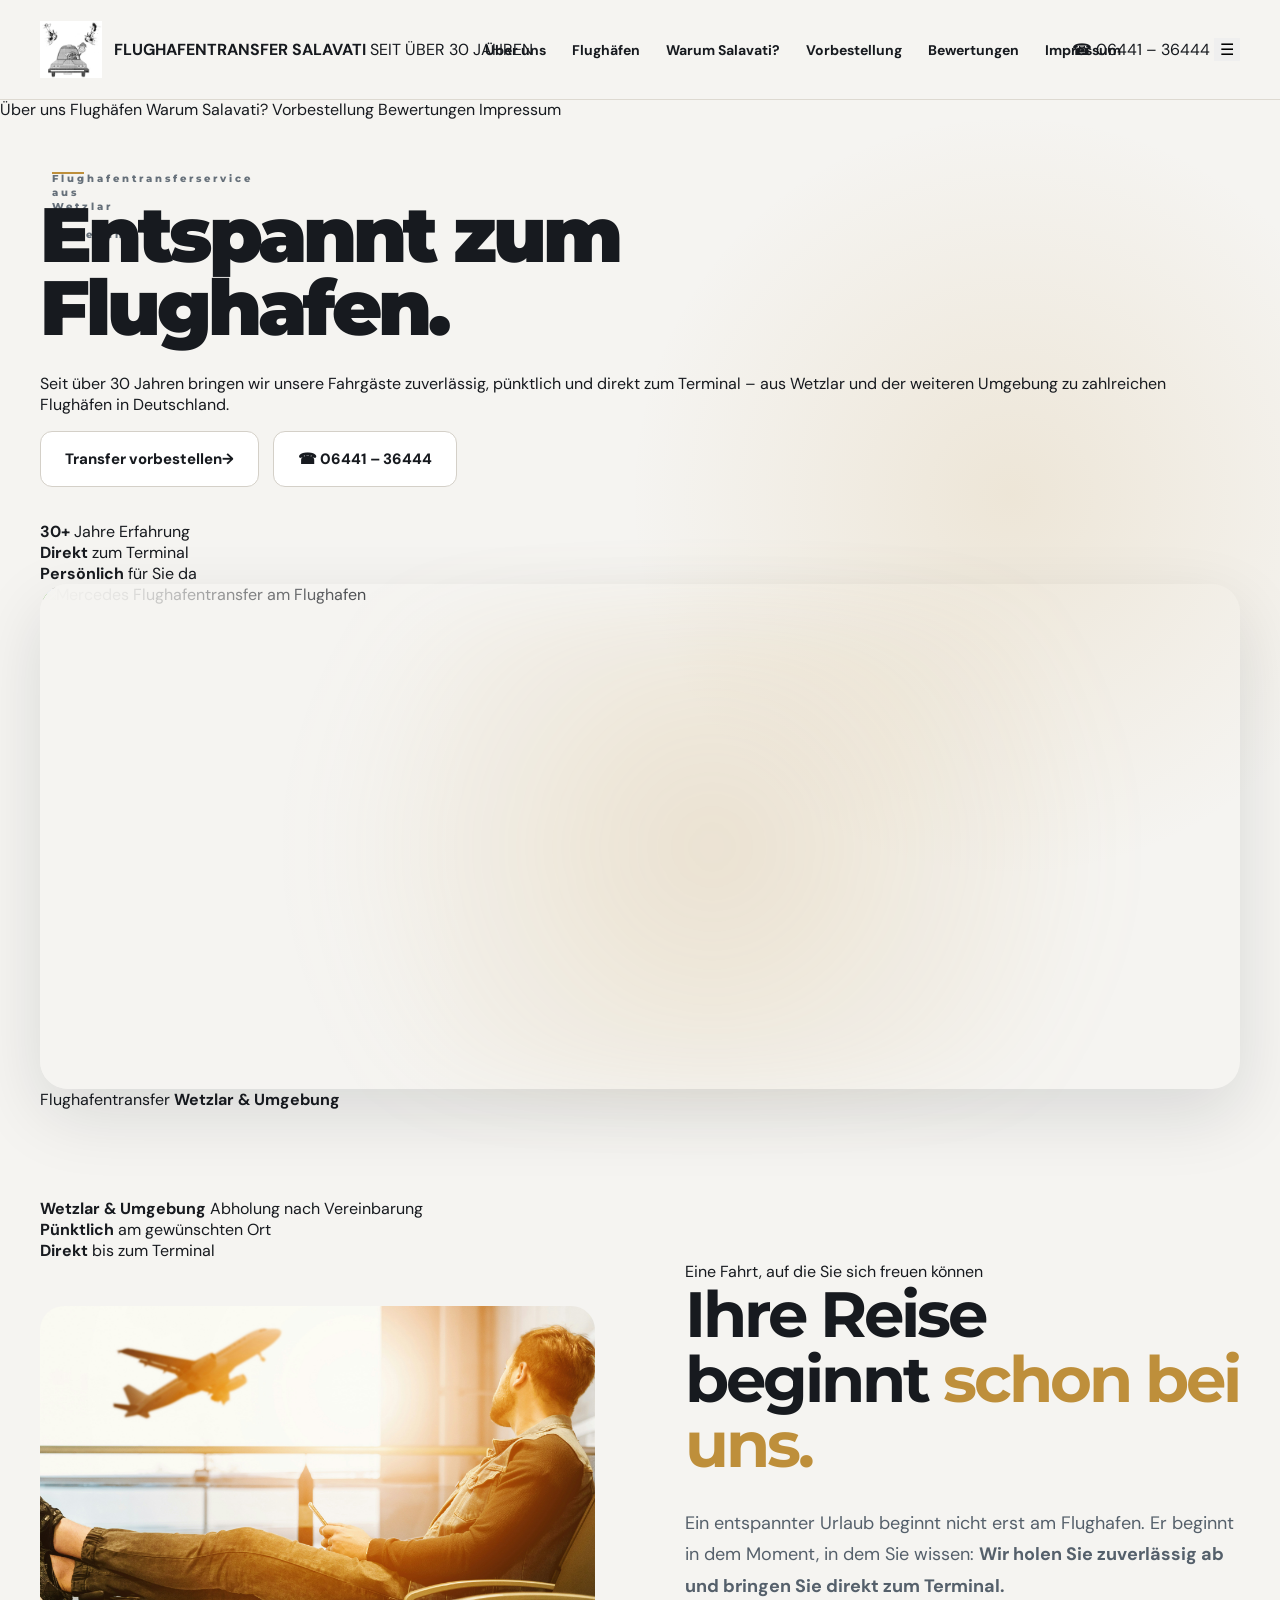
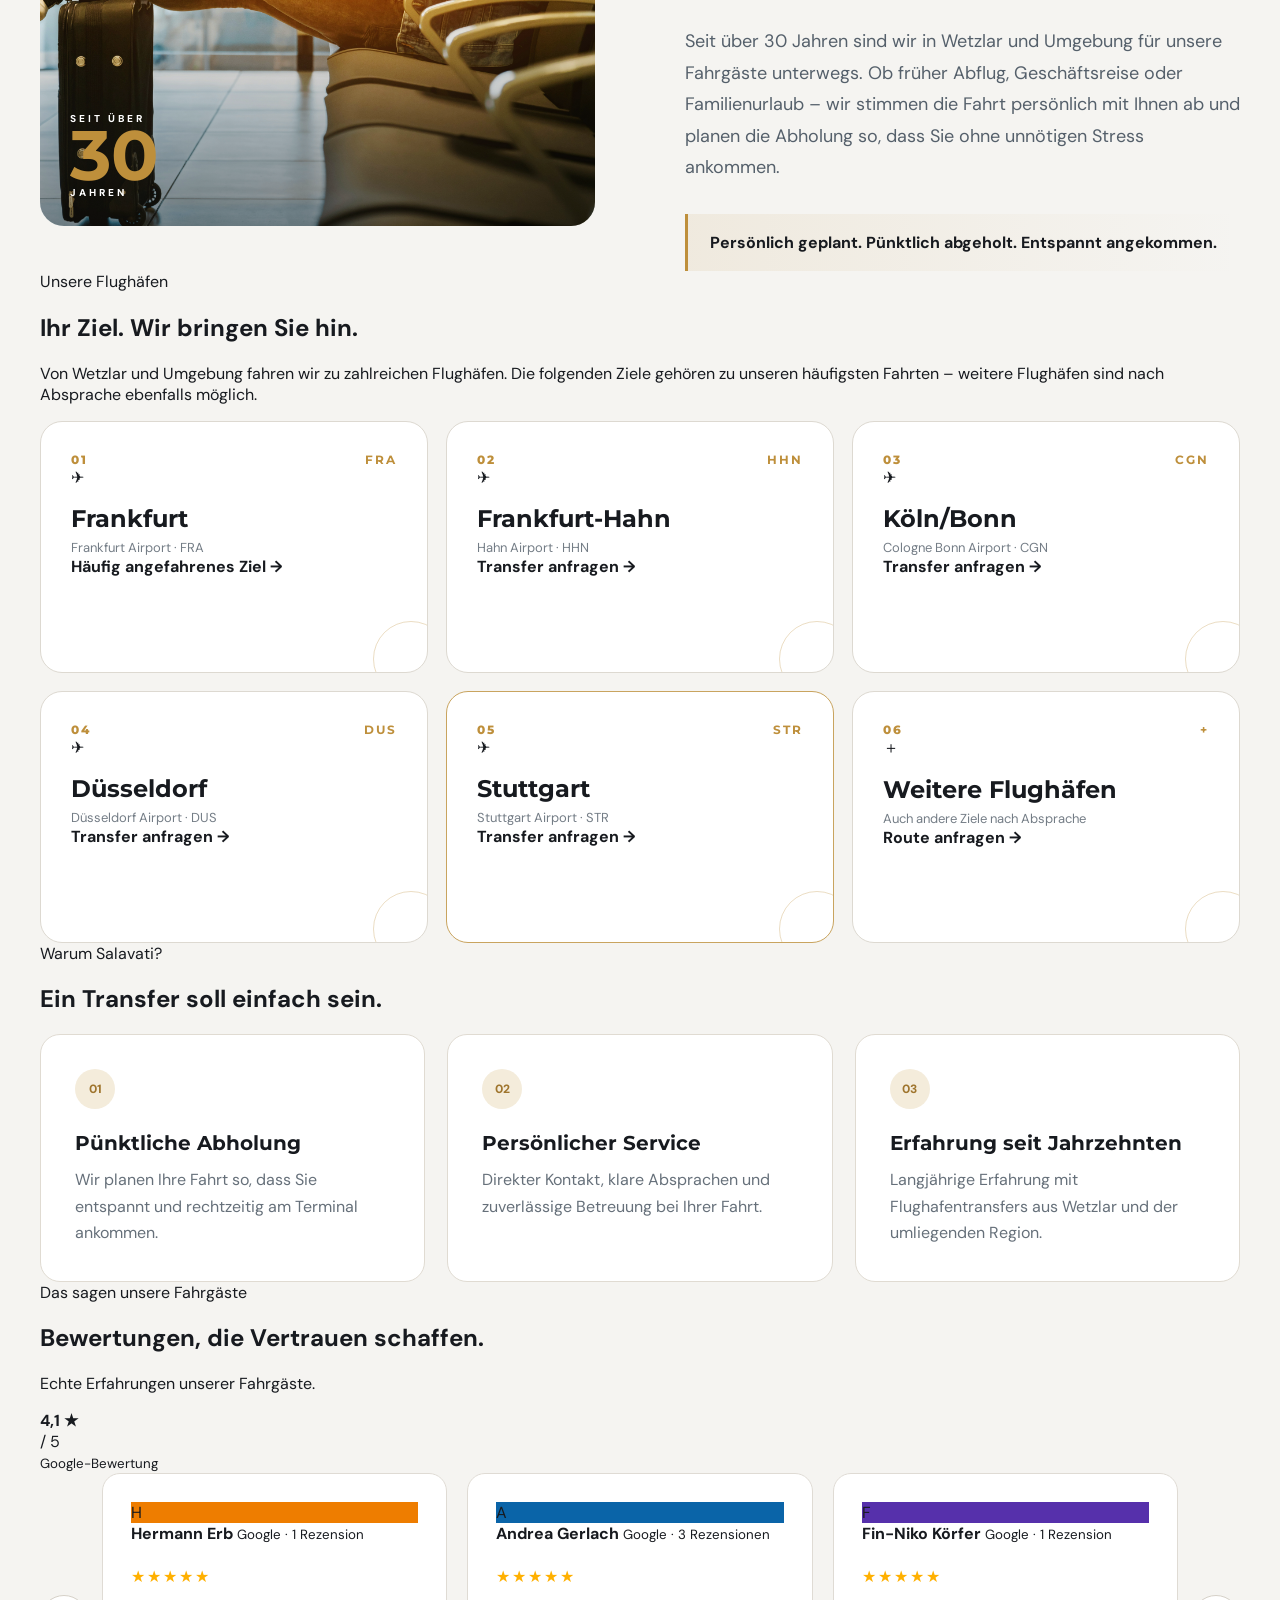
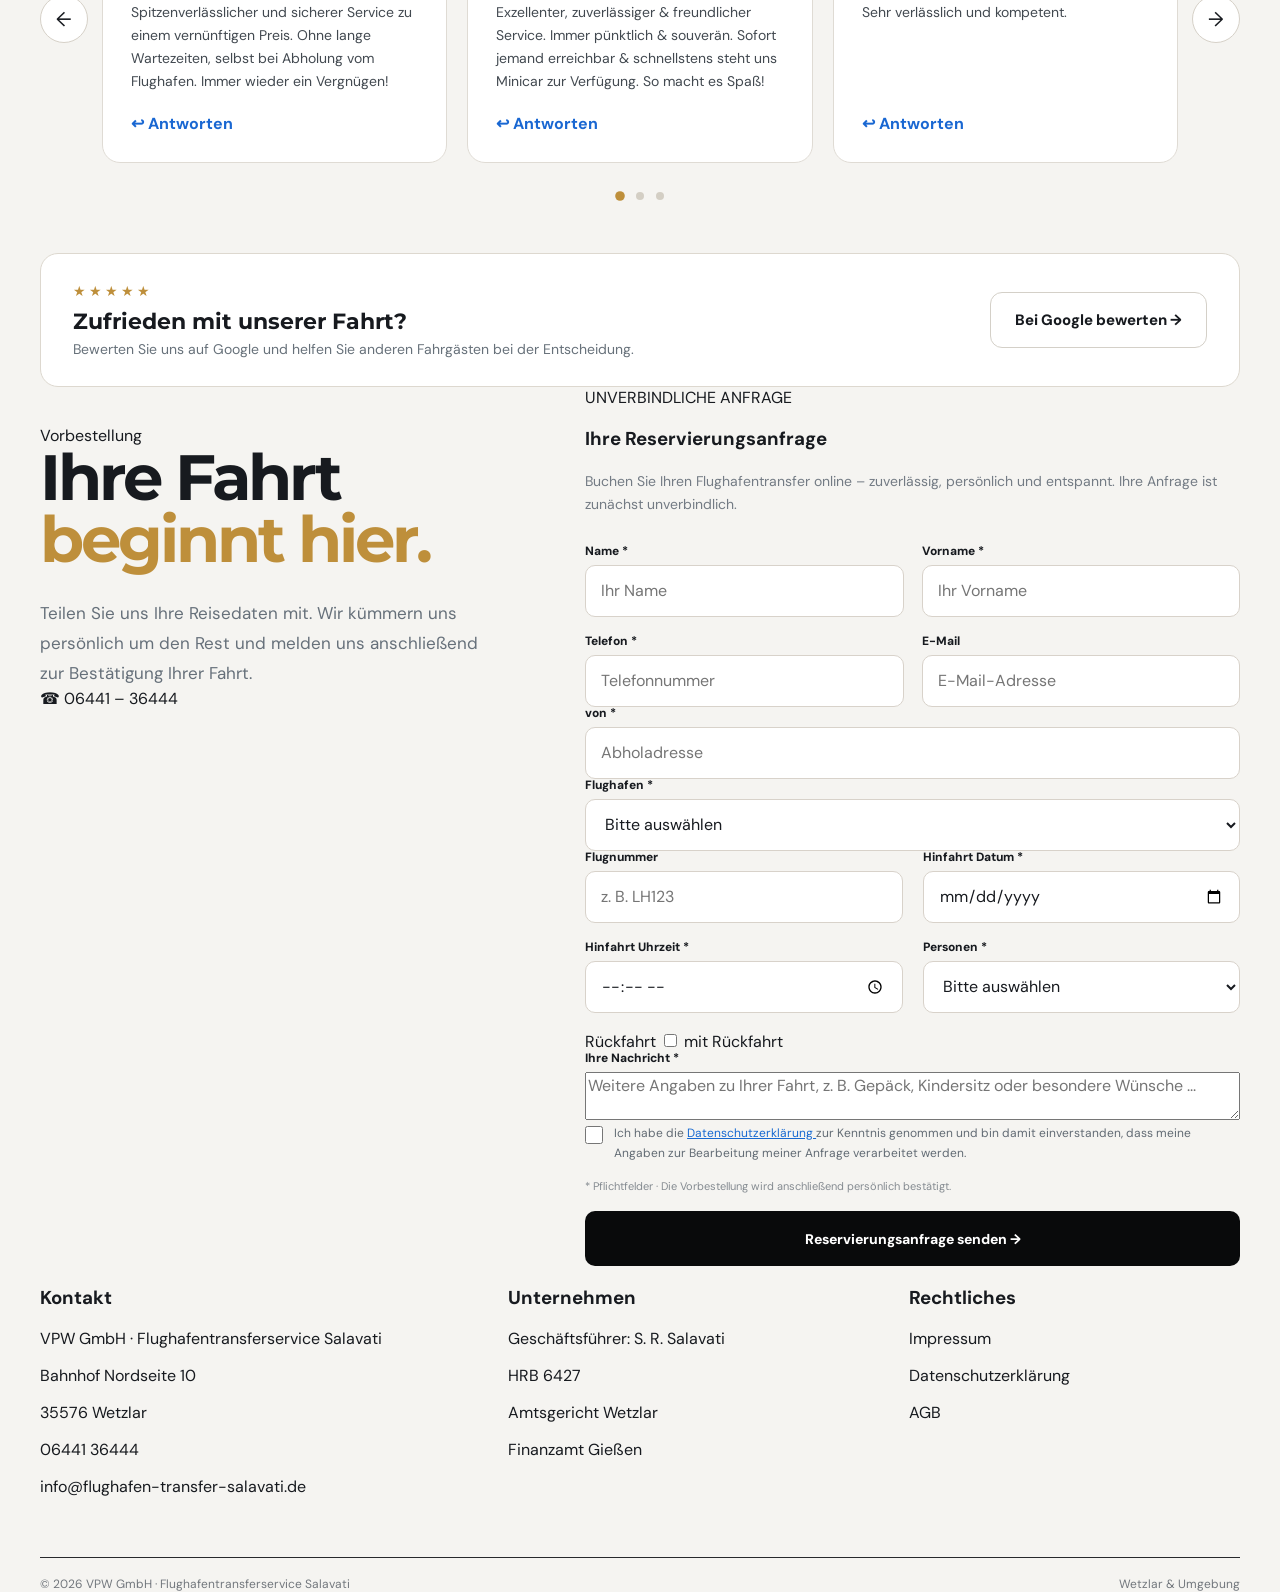
==== index.html @ a88ed0f9 "Update index.html" ====
<!doctype html>
<html lang="de">

<head>

    <meta charset="utf-8">

    <meta
        name="viewport"
        content="width=device-width, initial-scale=1"
    >

    <title>
        Flughafentransferservice Salavati – Wetzlar &amp; Umgebung
    </title>

    <meta
        name="description"
        content="Flughafentransferservice Salavati aus Wetzlar und Umgebung – zuverlässig, pünktlich und direkt zum Flughafen."
    >

    <link
        rel="preconnect"
        href="https://fonts.googleapis.com"
    >

    <link
        rel="preconnect"
        href="https://fonts.gstatic.com"
        crossorigin
    >

    <link
        href="https://fonts.googleapis.com/css2?family=DM+Sans:wght@400;500;600;700;800&family=Montserrat:wght@600;700;800;900&display=swap"
        rel="stylesheet"
    >

    <link
        rel="stylesheet"
        href="style.css"
    >

</head>


<body id="top">


<!-- ======================================================
     HEADER
====================================================== -->

<header class="site-header">

    <div class="container header-inner">


        <a
            href="#top"
            class="brand"
            aria-label="Flughafentransferservice Salavati"
        >

            <img
                class="brand-logo"
                src="Logo Flughafentransfer.png"
                alt="Flughafentransfer Salavati"
            >

            <div class="brand-copy">

                <strong>
                    FLUGHAFENTRANSFER
                </strong>

                <strong>
                    SALAVATI
                </strong>

                <span>
                    SEIT ÜBER 30 JAHREN
                </span>

            </div>

        </a>


        <nav
            class="main-nav"
            aria-label="Hauptnavigation"
        >

            <a href="#ueber">
                Über uns
            </a>

            <a href="#flughafen">
                Flughäfen
            </a>

            <a href="#warum">
                Warum Salavati?
            </a>

            <a href="#vorbestellung">
                Vorbestellung
            </a>

            <a href="#bewertungen">
                Bewertungen
            </a>

            <a href="impressum.html">
                Impressum
            </a>

        </nav>


        <div class="header-actions">

            <a
                class="phone-box"
                href="tel:+49644136444"
            >
                <span class="phone-icon">
                    ☎
                </span>

                <span>
                    06441 – 36444
                </span>
            </a>


            <button
                class="menu-toggle"
                type="button"
                aria-label="Menü öffnen"
                aria-expanded="false"
            >
                ☰
            </button>

        </div>

    </div>


    <nav
        class="mobile-nav"
        aria-label="Mobile Navigation"
    >

        <a href="#ueber">
            Über uns
        </a>

        <a href="#flughafen">
            Flughäfen
        </a>

        <a href="#warum">
            Warum Salavati?
        </a>

        <a href="#vorbestellung">
            Vorbestellung
        </a>

        <a href="#bewertungen">
            Bewertungen
        </a>

        <a href="impressum.html">
            Impressum
        </a>

    </nav>

</header>



<main>


<!-- ======================================================
     HERO
====================================================== -->

<section class="hero">

    <div class="container hero-grid">


        <div class="hero-copy">


            <div class="eyebrow">

                <i></i>

                <span>
                    Flughafentransferservice aus Wetzlar &amp; Umgebung
                </span>

            </div>


            <h1>

                Entspannt zum

                <span>
                    Flughafen.
                </span>

            </h1>


            <p class="hero-text">

                Seit über 30 Jahren bringen wir unsere Fahrgäste
                zuverlässig, pünktlich und direkt zum Terminal –
                aus Wetzlar und der weiteren Umgebung zu zahlreichen
                Flughäfen in Deutschland.

            </p>


            <div class="hero-actions">

                <a
                    class="btn primary"
                    href="#vorbestellung"
                >
                    Transfer vorbestellen
                    <span>→</span>
                </a>


                <a
                    class="btn secondary"
                    href="tel:+49644136444"
                >
                    ☎ 06441 – 36444
                </a>

            </div>


            <div class="hero-points">


                <div class="hero-point">

                    <strong>
                        30+
                    </strong>

                    <span>
                        Jahre Erfahrung
                    </span>

                </div>


                <div class="hero-point">

                    <strong>
                        Direkt
                    </strong>

                    <span>
                        zum Terminal
                    </span>

                </div>


                <div class="hero-point">

                    <strong>
                        Persönlich
                    </strong>

                    <span>
                        für Sie da
                    </span>

                </div>


            </div>


        </div>


        <div class="hero-visual">


            <div class="hero-image-glow"></div>


            <div class="hero-image-wrap">

                <img
                    src="Flughafentransfer Bild Mercedes E220d(1).png"
                    alt="Mercedes Flughafentransfer am Flughafen"
                    class="hero-image"
                >


                <div class="hero-image-fade"></div>


                <div class="hero-image-caption">

                    <span>
                        Flughafentransfer
                    </span>

                    <strong>
                        Wetzlar &amp; Umgebung
                    </strong>

                </div>

            </div>


        </div>


    </div>

</section>



<!-- ======================================================
     DARK PROMISE BAR
====================================================== -->

<section class="promise">

    <div class="container promise-grid">


        <div class="promise-item">

            <strong>
                Wetzlar &amp; Umgebung
            </strong>

            <span>
                Abholung nach Vereinbarung
            </span>

        </div>


        <div class="promise-item">

            <strong>
                Pünktlich
            </strong>

            <span>
                am gewünschten Ort
            </span>

        </div>


        <div class="promise-item">

            <strong>
                Direkt
            </strong>

            <span>
                bis zum Terminal
            </span>

        </div>


    </div>

</section>



<!-- ======================================================
     ÜBER UNS
====================================================== -->

<section
    id="ueber"
    class="section about-section"
>

    <div class="container about-grid">


        <div class="about-photo">

            <img
                src="Flughafentransfer Bild (Mann mit Koffer).jpg"
                alt="Reisender mit Koffer am Flughafen"
            >


            <div class="about-photo-overlay">

                <span>
                    SEIT ÜBER
                </span>

                <strong>
                    30
                </strong>

                <span>
                    JAHREN
                </span>

            </div>

        </div>


        <div class="about-copy">

            <div class="section-tag">
                Eine Fahrt, auf die Sie sich freuen können
            </div>


            <h2 class="section-title">

                Ihre Reise beginnt

                <span>
                    schon bei uns.
                </span>

            </h2>


            <p>

                Ein entspannter Urlaub beginnt nicht erst am
                Flughafen. Er beginnt in dem Moment, in dem Sie
                wissen: <strong>Wir holen Sie zuverlässig ab und
                bringen Sie direkt zum Terminal.</strong>

            </p>


            <p>

                Seit über 30 Jahren sind wir in Wetzlar und
                Umgebung für unsere Fahrgäste unterwegs. Ob früher
                Abflug, Geschäftsreise oder Familienurlaub – wir
                stimmen die Fahrt persönlich mit Ihnen ab und
                planen die Abholung so, dass Sie ohne unnötigen
                Stress ankommen.

            </p>


            <div class="about-callout">

                Persönlich geplant.
                Pünktlich abgeholt.
                Entspannt angekommen.

            </div>


        </div>


    </div>

</section>



<!-- ======================================================
     FLUGHÄFEN
====================================================== -->

<section
    id="flughafen"
    class="section airports-section"
>

    <div class="container">


        <div class="airport-intro">


            <div>

                <div class="section-tag">
                    Unsere Flughäfen
                </div>


                <h2 class="section-title">

                    Ihr Ziel.

                    <span>
                        Wir bringen Sie hin.
                    </span>

                </h2>

            </div>


            <p>

                Von Wetzlar und Umgebung fahren wir zu zahlreichen
                Flughäfen. Die folgenden Ziele gehören zu unseren
                häufigsten Fahrten – weitere Flughäfen sind nach
                Absprache ebenfalls möglich.

            </p>


        </div>


        <div class="airport-grid">


            <a
                class="airport-card featured"
                href="#vorbestellung"
            >

                <div class="airport-top">

                    <span>
                        01
                    </span>

                    <strong>
                        FRA
                    </strong>

                </div>


                <div class="airport-icon">
                    ✈
                </div>


                <h3>
                    Frankfurt
                </h3>


                <p>
                    Frankfurt Airport · FRA
                </p>


                <b>
                    Häufig angefahrenes Ziel →
                </b>

            </a>



            <a
                class="airport-card"
                href="#vorbestellung"
            >

                <div class="airport-top">

                    <span>
                        02
                    </span>

                    <strong>
                        HHN
                    </strong>

                </div>


                <div class="airport-icon">
                    ✈
                </div>


                <h3>
                    Frankfurt-Hahn
                </h3>


                <p>
                    Hahn Airport · HHN
                </p>


                <b>
                    Transfer anfragen →
                </b>

            </a>



            <a
                class="airport-card"
                href="#vorbestellung"
            >

                <div class="airport-top">

                    <span>
                        03
                    </span>

                    <strong>
                        CGN
                    </strong>

                </div>


                <div class="airport-icon">
                    ✈
                </div>


                <h3>
                    Köln/Bonn
                </h3>


                <p>
                    Cologne Bonn Airport · CGN
                </p>


                <b>
                    Transfer anfragen →
                </b>

            </a>



            <a
                class="airport-card"
                href="#vorbestellung"
            >

                <div class="airport-top">

                    <span>
                        04
                    </span>

                    <strong>
                        DUS
                    </strong>

                </div>


                <div class="airport-icon">
                    ✈
                </div>


                <h3>
                    Düsseldorf
                </h3>


                <p>
                    Düsseldorf Airport · DUS
                </p>


                <b>
                    Transfer anfragen →
                </b>

            </a>



            <a
                class="airport-card airport-highlight"
                href="#vorbestellung"
            >

                <div class="airport-top">

                    <span>
                        05
                    </span>

                    <strong>
                        STR
                    </strong>

                </div>


                <div class="airport-icon">
                    ✈
                </div>


                <h3>
                    Stuttgart
                </h3>


                <p>
                    Stuttgart Airport · STR
                </p>


                <b>
                    Transfer anfragen →
                </b>

            </a>



            <a
                class="airport-card airport-more"
                href="#vorbestellung"
            >

                <div class="airport-top">

                    <span>
                        06
                    </span>

                    <strong>
                        +
                    </strong>

                </div>


                <div class="airport-icon">
                    ＋
                </div>


                <h3>
                    Weitere Flughäfen
                </h3>


                <p>
                    Auch andere Ziele nach Absprache
                </p>


                <b>
                    Route anfragen →
                </b>

            </a>


        </div>

    </div>

</section>



<!-- ======================================================
     WARUM SALAVATI
====================================================== -->

<section
    id="warum"
    class="section why-section"
>

    <div class="container">


        <div class="section-tag">
            Warum Salavati?
        </div>


        <h2 class="section-title">

            Ein Transfer soll

            <span>
                einfach sein.
            </span>

        </h2>


        <div class="why-grid">


            <article class="why-card">

                <div class="why-number">
                    01
                </div>

                <h3>
                    Pünktliche Abholung
                </h3>

                <p>
                    Wir planen Ihre Fahrt so, dass Sie entspannt
                    und rechtzeitig am Terminal ankommen.
                </p>

            </article>


            <article class="why-card">

                <div class="why-number">
                    02
                </div>

                <h3>
                    Persönlicher Service
                </h3>

                <p>
                    Direkter Kontakt, klare Absprachen und
                    zuverlässige Betreuung bei Ihrer Fahrt.
                </p>

            </article>


            <article class="why-card">

                <div class="why-number">
                    03
                </div>

                <h3>
                    Erfahrung seit Jahrzehnten
                </h3>

                <p>
                    Langjährige Erfahrung mit
                    Flughafentransfers aus Wetzlar und
                    der umliegenden Region.
                </p>

            </article>


        </div>

    </div>

</section>



<!-- ======================================================
     BEWERTUNGEN
====================================================== -->

<section
    id="bewertungen"
    class="section reviews-section"
>

    <div class="container">


        <div class="reviews-heading">


            <div>

                <div class="section-tag">
                    Das sagen unsere Fahrgäste
                </div>


                <h2 class="section-title">

                    Bewertungen, die

                    <span>
                        Vertrauen schaffen.
                    </span>

                </h2>


                <p class="reviews-subtitle">
                    Echte Erfahrungen unserer Fahrgäste.
                </p>

            </div>


            <div class="rating-box">

                <strong>
                    4,1 <span>★</span>
                </strong>

                <div>
                    / 5
                </div>

                <small>
                    Google-Bewertung
                </small>

            </div>


        </div>



        <div class="review-slider">


            <button
                class="review-arrow prev"
                type="button"
                aria-label="Vorherige Bewertungen"
            >
                ←
            </button>


            <div class="review-window">

                <div class="review-track">


                    <article class="review-card">

                        <div class="review-user">

                            <div class="review-avatar avatar-orange">
                                H
                            </div>

                            <div>

                                <strong>
                                    Hermann Erb
                                </strong>

                                <small>
                                    Google · 1 Rezension
                                </small>

                            </div>

                        </div>


                        <div class="stars">
                            ★★★★★
                        </div>


                        <p>

                            Spitzenverlässlicher und sicherer Service
                            zu einem vernünftigen Preis. Ohne lange
                            Wartezeiten, selbst bei Abholung vom
                            Flughafen. Immer wieder ein Vergnügen!

                        </p>


                        <a
                            href="#"
                            class="review-answer"
                        >
                            ↩ Antworten
                        </a>

                    </article>



                    <article class="review-card">

                        <div class="review-user">

                            <div class="review-avatar avatar-blue">
                                A
                            </div>

                            <div>

                                <strong>
                                    Andrea Gerlach
                                </strong>

                                <small>
                                    Google · 3 Rezensionen
                                </small>

                            </div>

                        </div>


                        <div class="stars">
                            ★★★★★
                        </div>


                        <p>

                            Exzellenter, zuverlässiger &amp;
                            freundlicher Service. Immer pünktlich
                            &amp; souverän. Sofort jemand erreichbar
                            &amp; schnellstens steht uns Minicar zur
                            Verfügung. So macht es Spaß!

                        </p>


                        <a
                            href="#"
                            class="review-answer"
                        >
                            ↩ Antworten
                        </a>

                    </article>



                    <article class="review-card">

                        <div class="review-user">

                            <div class="review-avatar avatar-purple">
                                F
                            </div>

                            <div>

                                <strong>
                                    Fin-Niko Körfer
                                </strong>

                                <small>
                                    Google · 1 Rezension
                                </small>

                            </div>

                        </div>


                        <div class="stars">
                            ★★★★★
                        </div>


                        <p>
                            Sehr verlässlich und kompetent.
                        </p>


                        <a
                            href="#"
                            class="review-answer"
                        >
                            ↩ Antworten
                        </a>

                    </article>



                    <article class="review-card">

                        <div class="review-user">

                            <div class="review-avatar avatar-violet">
                                O
                            </div>

                            <div>

                                <strong>
                                    Ottmar Kohler
                                </strong>

                                <small>
                                    Google · Local Guide
                                </small>

                            </div>

                        </div>


                        <div class="stars">
                            ★★★★★
                        </div>


                        <p>

                            Sehr freundliche Fahrer. Immer pünktlich
                            und zuverlässig. Kann man mit gutem
                            Gewissen weiterempfehlen.

                        </p>


                        <a
                            href="#"
                            class="review-answer"
                        >
                            ↩ Antworten
                        </a>

                    </article>



                    <article class="review-card">

                        <div class="review-user">

                            <div class="review-avatar avatar-slate">
                                H
                            </div>

                            <div>

                                <strong>
                                    Hans-Martin Jung
                                </strong>

                                <small>
                                    Google · 13 Rezensionen
                                </small>

                            </div>

                        </div>


                        <div class="stars">
                            ★★★★★
                        </div>


                        <p>

                            Hervorragender Service, freundliche
                            und kompetente Fahrer!

                        </p>


                        <a
                            href="#"
                            class="review-answer"
                        >
                            ↩ Antworten
                        </a>

                    </article>


                </div>

            </div>


            <button
                class="review-arrow next"
                type="button"
                aria-label="Nächste Bewertungen"
            >
                →
            </button>


        </div>


        <div class="review-dots" aria-hidden="true">

            <span class="active"></span>
            <span></span>
            <span></span>

        </div>


        <div class="google-review-cta">

            <div>

                <div class="google-stars">
                    ★★★★★
                </div>

                <h3>
                    Zufrieden mit unserer Fahrt?
                </h3>

                <p>
                    Bewerten Sie uns auf Google und helfen Sie
                    anderen Fahrgästen bei der Entscheidung.
                </p>

            </div>


            <!-- HIER SPÄTER EUREN GOOGLE-BEWERTUNGSLINK EINTRAGEN -->

            <a
                href="#"
                class="btn secondary google-button"
            >
                Bei Google bewerten →
            </a>

        </div>

    </div>

</section>



<!-- ======================================================
     VORBESTELLUNG
====================================================== -->

<section
    id="vorbestellung"
    class="section booking-section"
>

    <div class="container booking-grid">


        <div class="booking-copy">

            <div class="section-tag">
                Vorbestellung
            </div>


            <h2 class="section-title">

                Ihre Fahrt

                <span>
                    beginnt hier.
                </span>

            </h2>


            <p>

                Teilen Sie uns Ihre Reisedaten mit. Wir kümmern
                uns persönlich um den Rest und melden uns
                anschließend zur Bestätigung Ihrer Fahrt.

            </p>


            <a
                class="big-phone"
                href="tel:+49644136444"
            >

                <span>
                    ☎
                </span>

                06441 – 36444

            </a>

        </div>



        <form
            class="form"
            id="bookingForm"
        >


            <div class="form-eyebrow">

                <span></span>

                UNVERBINDLICHE ANFRAGE

            </div>


            <h3>
                Ihre Reservierungsanfrage
            </h3>


            <p class="form-intro">

                Buchen Sie Ihren Flughafentransfer online –
                zuverlässig, persönlich und entspannt.
                Ihre Anfrage ist zunächst unverbindlich.

            </p>


            <!-- PERSONALDATEN -->

            <div class="form-grid">


                <div class="field">

                    <label for="nachname">
                        Name *
                    </label>

                    <input
                        id="nachname"
                        name="nachname"
                        required
                        placeholder="Ihr Name"
                    >

                </div>


                <div class="field">

                    <label for="vorname">
                        Vorname *
                    </label>

                    <input
                        id="vorname"
                        name="vorname"
                        required
                        placeholder="Ihr Vorname"
                    >

                </div>


                <div class="field">

                    <label for="telefon">
                        Telefon *
                    </label>

                    <input
                        id="telefon"
                        name="telefon"
                        type="tel"
                        required
                        placeholder="Telefonnummer"
                    >

                </div>


                <div class="field">

                    <label for="email">
                        E-Mail
                    </label>

                    <input
                        id="email"
                        name="email"
                        type="email"
                        placeholder="E-Mail-Adresse"
                    >

                </div>


            </div>


            <div class="form-divider"></div>


            <!-- ROUTE -->

            <div class="route-grid">


                <div class="field">

                    <label for="adresse">
                        von *
                    </label>

                    <input
                        id="adresse"
                        name="adresse"
                        required
                        placeholder="Abholadresse"
                    >

                </div>


                <div class="field">

                    <label for="flughafen">
                        Flughafen *
                    </label>

                    <select
                        id="flughafen"
                        name="flughafen"
                        required
                    >

                        <option value="">
                            Bitte auswählen
                        </option>

                        <option>
                            Flughafen Frankfurt (FRA)
                        </option>

                        <option>
                            Flughafen Frankfurt-Hahn (HHN)
                        </option>

                        <option>
                            Flughafen Köln/Bonn (CGN)
                        </option>

                        <option>
                            Flughafen Düsseldorf (DUS)
                        </option>

                        <option>
                            Flughafen Stuttgart (STR)
                        </option>

                        <option>
                            Anderer Flughafen
                        </option>

                    </select>

                </div>


            </div>


            <!-- FAHRTDATEN -->

            <div class="trip-grid">


                <div class="field">

                    <label for="flugnummer">
                        Flugnummer
                    </label>

                    <input
                        id="flugnummer"
                        name="flugnummer"
                        placeholder="z. B. LH123"
                    >

                </div>


                <div class="field">

                    <label for="datum">
                        Hinfahrt Datum *
                    </label>

                    <input
                        id="datum"
                        name="datum"
                        type="date"
                        required
                    >

                </div>


                <div class="field">

                    <label for="uhrzeit">
                        Hinfahrt Uhrzeit *
                    </label>

                    <input
                        id="uhrzeit"
                        name="uhrzeit"
                        type="time"
                        required
                    >

                </div>


                <div class="field">

                    <label for="personen">
                        Personen *
                    </label>

                    <select
                        id="personen"
                        name="personen"
                        required
                    >

                        <option value="">
                            Bitte auswählen
                        </option>

                        <option>
                            1 Person
                        </option>

                        <option>
                            2 Personen
                        </option>

                        <option>
                            3 Personen
                        </option>

                        <option>
                            4 Personen
                        </option>

                        <option>
                            5 Personen
                        </option>

                        <option>
                            6 Personen
                        </option>

                        <option>
                            7 Personen
                        </option>

                        <option>
                            8 Personen
                        </option>

                        <option>
                            9 Personen
                        </option>

                    </select>

                </div>


                <div class="return-field">

                    <label>
                        Rückfahrt
                    </label>


                    <label class="check-row">

                        <input
                            type="checkbox"
                            id="rueckfahrt"
                            name="rueckfahrt"
                        >

                        <span>
                            mit Rückfahrt
                        </span>

                    </label>

                </div>


            </div>


            <!-- RÜCKFAHRT -->

            <div
                class="return-details"
                id="returnDetails"
                hidden
            >

                <div class="return-grid">


                    <div class="field">

                        <label for="rueckflugnummer">
                            Rückflugnummer
                        </label>

                        <input
                            id="rueckflugnummer"
                            name="rueckflugnummer"
                            placeholder="z. B. LH124"
                        >

                    </div>


                    <div class="field">

                        <label for="rueckdatum">
                            Rückfahrt Datum
                        </label>

                        <input
                            id="rueckdatum"
                            name="rueckdatum"
                            type="date"
                        >

                    </div>


                    <div class="field">

                        <label for="rueckzeit">
                            Rückfahrt Uhrzeit
                        </label>

                        <input
                            id="rueckzeit"
                            name="rueckzeit"
                            type="time"
                        >

                    </div>


                </div>

            </div>


            <!-- NACHRICHT -->

            <div class="field message-field">

                <label for="nachricht">
                    Ihre Nachricht *
                </label>

                <textarea
                    id="nachricht"
                    name="nachricht"
                    required
                    placeholder="Weitere Angaben zu Ihrer Fahrt, z. B. Gepäck, Kindersitz oder besondere Wünsche ..."
                ></textarea>

            </div>


            <!-- DATENSCHUTZ -->

            <label class="consent">

                <input
                    type="checkbox"
                    required
                >

                <span>

                    Ich habe die

                    <a
                        href="datenschutz.html"
                    >
                        Datenschutzerklärung
                    </a>

                    zur Kenntnis genommen und bin damit
                    einverstanden, dass meine Angaben zur
                    Bearbeitung meiner Anfrage verarbeitet werden.

                </span>

            </label>


            <div class="note">

                * Pflichtfelder · Die Vorbestellung wird anschließend
                persönlich bestätigt.

            </div>


            <button
                type="submit"
                class="btn primary submit"
            >
                Reservierungsanfrage senden →
            </button>


        </form>

    </div>

</section>


</main>



<!-- ======================================================
     FOOTER
====================================================== -->

<footer class="site-footer">

    <div class="container footer-grid">


        <div class="footer-column">

            <h3>
                Kontakt
            </h3>

            <p>
                VPW GmbH · Flughafentransferservice Salavati
            </p>

            <p>
                Bahnhof Nordseite 10
            </p>

            <p>
                35576 Wetzlar
            </p>

            <p>
                <a href="tel:+49644136444">
                    06441 36444
                </a>
            </p>

            <p>
                <a href="mailto:info@flughafen-transfer-salavati.de">
                    info@flughafen-transfer-salavati.de
                </a>
            </p>

        </div>


        <div class="footer-column">

            <h3>
                Unternehmen
            </h3>

            <p>
                Geschäftsführer: S. R. Salavati
            </p>

            <p>
                HRB 6427
            </p>

            <p>
                Amtsgericht Wetzlar
            </p>

            <p>
                Finanzamt Gießen
            </p>

        </div>


        <div class="footer-column">

            <h3>
                Rechtliches
            </h3>

            <p>
                <a href="impressum.html">
                    Impressum
                </a>
            </p>

            <p>
                <a href="datenschutz.html">
                    Datenschutzerklärung
                </a>
            </p>

            <p>
                <a href="agb.html">
                    AGB
                </a>
            </p>

        </div>


    </div>


    <div class="container footer-bottom">

        <span>
            © 2026 VPW GmbH · Flughafentransferservice Salavati
        </span>

        <span>
            Wetzlar &amp; Umgebung
        </span>

    </div>

</footer>



<script>

/* =========================================================
   MOBILE NAVIGATION
========================================================= */

const menuToggle =
    document.querySelector(".menu-toggle");

const mobileNav =
    document.querySelector(".mobile-nav");


if (menuToggle && mobileNav) {

    menuToggle.addEventListener(
        "click",
        function () {

            const isOpen =
                document.body.classList.toggle("menu-open");

            menuToggle.setAttribute(
                "aria-expanded",
                isOpen ? "true" : "false"
            );

        }
    );


    mobileNav
        .querySelectorAll("a")
        .forEach(function (link) {

            link.addEventListener(
                "click",
                function () {

                    document.body.classList.remove(
                        "menu-open"
                    );

                    menuToggle.setAttribute(
                        "aria-expanded",
                        "false"
                    );

                }
            );

        });

}


/* =========================================================
   RÜCKFAHRT
========================================================= */

const returnCheckbox =
    document.querySelector("#rueckfahrt");

const returnDetails =
    document.querySelector("#returnDetails");


if (
    returnCheckbox &&
    returnDetails
) {

    returnCheckbox.addEventListener(
        "change",
        function () {

            returnDetails.hidden =
                !returnCheckbox.checked;

        }
    );

}


/* =========================================================
   BEWERTUNGEN SLIDER
========================================================= */

const reviewTrack =
    document.querySelector(".review-track");

const reviewCards =
    document.querySelectorAll(".review-card");

const reviewPrev =
    document.querySelector(".review-arrow.prev");

const reviewNext =
    document.querySelector(".review-arrow.next");

const reviewDots =
    document.querySelectorAll(".review-dots span");


let reviewIndex = 0;


function getReviewsPerView() {

    if (window.innerWidth <= 700) {
        return 1;
    }

    return 3;
}


function updateReviews() {

    if (!reviewTrack || !reviewCards.length) {
        return;
    }


    const perView =
        getReviewsPerView();


    const maxIndex =
        Math.max(
            0,
            reviewCards.length - perView
        );


    reviewIndex =
        Math.min(
            reviewIndex,
            maxIndex
        );


    if (perView === 1) {

        const cardWidth =
            reviewCards[0].getBoundingClientRect().width;

        const gap = 14;


        reviewTrack.style.transform =
            "translateX(-" +
            ((cardWidth + gap) * reviewIndex) +
            "px";

    } else {

        const cardWidth =
            reviewCards[0].getBoundingClientRect().width;

        const gap = 20;


        reviewTrack.style.transform =
            "translateX(-" +
            ((cardWidth + gap) * reviewIndex) +
            "px";

    }


    reviewDots.forEach(
        function (dot, index) {

            dot.classList.toggle(
                "active",
                index ===
                Math.min(
                    reviewIndex,
                    reviewDots.length - 1
                )
            );

        }
    );

}


if (reviewPrev) {

    reviewPrev.addEventListener(
        "click",
        function () {

            reviewIndex--;

            if (reviewIndex < 0) {
                reviewIndex =
                    reviewCards.length -
                    getReviewsPerView();
            }

            if (reviewIndex < 0) {
                reviewIndex = 0;
            }

            updateReviews();

        }
    );

}


if (reviewNext) {

    reviewNext.addEventListener(
        "click",
        function () {

            const maxIndex =
                reviewCards.length -
                getReviewsPerView();

            reviewIndex++;

            if (reviewIndex > maxIndex) {
                reviewIndex = 0;
            }

            updateReviews();

        }
    );

}


reviewDots.forEach(
    function (dot, index) {

        dot.addEventListener(
            "click",
            function () {

                reviewIndex =
                    index;

                updateReviews();

            }
        );

    }
);


window.addEventListener(
    "resize",
    updateReviews
);


updateReviews();


/* =========================================================
   FORM
========================================================= */

const bookingForm =
    document.querySelector("#bookingForm");


if (bookingForm) {

    bookingForm.addEventListener(
        "submit",
        function (event) {

            /*
             * Bis ein echter Formularversand
             * (z.B. Formspree / eigener Backend-Endpunkt)
             * angeschlossen wird, verhindern wir hier
             * den Seiten-Reload.
             */

            event.preventDefault();

            alert(
                "Ihre Anfrage wurde erfasst. Der Versand des Formulars wird noch angeschlossen."
            );

        }
    );

}

</script>


</body>
</html>
---- style.css ----
/* =========================================================
   SALAVATI FLUGHAFENTRANSFER
   COMPLETE STYLE.CSS
========================================================= */

:root {
    --ink: #171a1f;
    --gold: #be8f3b;
    --muted: #66707a;
    --bg: #f5f4f1;
    --white: #ffffff;
    --line: #ddd9d1;
    --max: 1400px;
}


/* =========================================================
   RESET
========================================================= */

* {
    box-sizing: border-box;
}

html {
    width: 100%;
    max-width: 100%;
    scroll-behavior: smooth;
    overflow-x: hidden;
}

body {
    width: 100%;
    max-width: 100%;
    min-width: 0;

    margin: 0;
    padding: 0;

    font-family: "DM Sans", Arial, sans-serif;

    background: var(--bg);
    color: var(--ink);

    overflow-x: hidden;
}

a {
    color: inherit;
    text-decoration: none;
}

img {
    display: block;
    max-width: 100%;
}

button,
input,
select,
textarea {
    font: inherit;
}

input,
select,
textarea {
    min-width: 0;
}

button {
    border: 0;
}


/* =========================================================
   CONTAINER
========================================================= */

.container {
    width: min(
        var(--max),
        calc(100% - 80px)
    );

    margin-left: auto;
    margin-right: auto;
}


/* =========================================================
   HEADER
========================================================= */

.site-header {
    width: 100%;

    height: 100px;

    position: sticky;
    top: 0;

    z-index: 1000;

    background: rgba(245, 244, 241, 0.97);

    border-bottom: 1px solid var(--line);

    backdrop-filter: blur(12px);
    -webkit-backdrop-filter: blur(12px);
}

.header-inner {
    width: min(
        var(--max),
        calc(100% - 80px)
    );

    height: 100%;

    margin-left: auto;
    margin-right: auto;

    display: flex;
    align-items: center;

    gap: 28px;

    min-width: 0;
}


/* BRAND */

.brand {
    display: flex;
    align-items: center;

    gap: 12px;

    min-width: 315px;

    flex-shrink: 0;
}

.brand-logo {
    width: 62px;
    height: 62px;

    object-fit: contain;

    flex-shrink: 0;
}

.brand-wordmark {
    display: flex;
    flex-direction: column;

    min-width: 0;
}

.brand-wordmark strong {
    font-family: "Montserrat", Arial, sans-serif;

    font-size: 19px;

    line-height: 0.94;

    font-weight: 900;

    letter-spacing: 0.3px;

    white-space: nowrap;
}

.brand-wordmark small {
    margin-top: 6px;

    font-family: "Montserrat", Arial, sans-serif;

    font-size: 7px;

    line-height: 1;

    font-weight: 800;

    letter-spacing: 2px;

    color: #7b8086;

    white-space: nowrap;
}


/* NAVIGATION */

.main-nav {
    flex: 1;

    min-width: 0;

    display: flex;

    align-items: center;
    justify-content: center;

    gap: 26px;

    white-space: nowrap;
}

.main-nav a {
    font-size: 14px;

    font-weight: 700;

    transition:
        color 0.2s ease,
        transform 0.2s ease;
}

.main-nav a:hover {
    color: var(--gold);
}


/* TELEFON */

.header-phone {
    min-height: 52px;

    padding: 0 22px;

    display: flex;

    align-items: center;
    justify-content: center;

    flex-shrink: 0;

    border: 1.5px solid var(--ink);

    border-radius: 11px;

    color: var(--ink);

    font-size: 14px;

    font-weight: 700;

    white-space: nowrap;

    transition:
        background 0.2s ease,
        color 0.2s ease,
        font-weight 0.2s ease,
        transform 0.2s ease;
}

.header-phone:hover {
    background: var(--ink);

    color: var(--white);

    font-weight: 900;

    transform: translateY(-1px);
}


/* MOBILE MENU */

.mobile-menu {
    display: none;

    width: 44px;
    height: 44px;

    align-items: center;
    justify-content: center;

    flex-shrink: 0;

    border: 1px solid var(--line);

    border-radius: 10px;

    background: var(--white);

    color: var(--ink);

    font-size: 20px;

    cursor: pointer;
}


/* =========================================================
   EYEBROW
========================================================= */

.eyebrow {
    display: flex;
    align-items: center;

    gap: 12px;

    margin-bottom: 25px;

    font-family: "Montserrat", Arial, sans-serif;

    font-size: 10px;

    line-height: 1.4;

    font-weight: 800;

    letter-spacing: 3px;

    color: var(--muted);
}

.eyebrow span {
    display: block;

    width: 32px;
    height: 2px;

    flex-shrink: 0;

    background: var(--gold);
}


/* =========================================================
   BUTTONS
========================================================= */

.btn {
    min-height: 56px;

    padding: 0 24px;

    display: inline-flex;

    align-items: center;
    justify-content: center;

    border: 1px solid #d4d0c8;

    border-radius: 12px;

    background: #fff;

    color: var(--ink);

    font-size: 15px;

    font-weight: 800;

    transition:
        transform .2s ease,
        background .2s ease,
        color .2s ease;
}

.btn:hover {
    transform: translateY(-2px);
}

.btn-dark {
    background: var(--ink);

    border-color: var(--ink);

    color: #fff;
}

.btn-dark:hover {
    background: #24272b;
}

.btn b {
    margin-left: 10px;

    font-size: 19px;
}


/* =========================================================
   HERO
========================================================= */

.hero {
    width: 100%;

    min-height: 720px;

    padding: 72px 0 88px;

    display: flex;

    align-items: center;

    background:
        radial-gradient(
            circle at 79% 36%,
            rgba(190,143,59,0.14),
            transparent 31%
        ),
        var(--bg);
}

.hero-container {
    width: min(
        var(--max),
        calc(100% - 80px)
    );

    margin-left: auto;
    margin-right: auto;

    display: grid;

    grid-template-columns:
        minmax(0, .92fr)
        minmax(0, 1.08fr);

    align-items: center;

    gap: 74px;

    min-width: 0;
}

.hero-content {
    min-width: 0;
}

.hero h1 {
    display: flex;

    flex-direction: column;

    margin: 0 0 28px;

    font-family: "Montserrat", Arial, sans-serif;

    font-size: clamp(
        62px,
        6vw,
        92px
    );

    line-height: .95;

    letter-spacing: -4px;

    font-weight: 900;
}

.hero h1 span {
    font-weight: 900;
}

.hero h1 strong {
    color: var(--gold);

    font-weight: 900;
}

.hero-lead {
    max-width: 610px;

    margin: 0 0 32px;

    color: #505a64;

    font-size: 18px;

    line-height: 1.65;
}

.hero-actions {
    display: flex;

    flex-wrap: wrap;

    gap: 14px;

    margin-bottom: 34px;
}


/* HERO STATS */

.hero-stats {
    display: flex;

    min-width: 0;
}

.hero-stats > div {
    min-width: 150px;

    padding-right: 28px;

    margin-right: 28px;

    border-right: 1px solid #d7d3cb;

    display: flex;

    flex-direction: column;

    gap: 4px;
}

.hero-stats > div:last-child {
    margin-right: 0;

    padding-right: 0;

    border-right: 0;
}

.hero-stats strong {
    font-size: 24px;

    line-height: 1.1;
}

.hero-stats span {
    font-size: 13px;

    line-height: 1.4;

    color: #69727b;
}


/* =========================================================
   HERO IMAGE
========================================================= */

.hero-image-wrap {
    position: relative;

    min-width: 0;
}

.hero-image-wrap::before {
    content: "";

    position: absolute;

    width: 92%;
    height: 92%;

    top: 50%;
    right: -24px;

    transform: translateY(-50%);

    background:
        radial-gradient(
            circle,
            rgba(190,143,59,.18),
            transparent 67%
        );

    filter: blur(36px);

    pointer-events: none;
}

.hero-image {
    position: relative;

    width: 100%;

    height: 505px;

    overflow: hidden;

    border-radius: 28px;

    box-shadow:
        0 25px 70px rgba(20,24,30,.12);
}

.hero-image img {
    width: 100%;
    height: 100%;

    object-fit: cover;
}

.hero-image::after {
    content: "";

    position: absolute;

    inset: 0;

    background:
        linear-gradient(
            to right,
            var(--bg) 0%,
            rgba(245,244,241,.92) 7%,
            rgba(245,244,241,.45) 18%,
            transparent 36%
        );

    pointer-events: none;
}


/* =========================================================
   ABOUT
========================================================= */

.about {
    padding: 130px 0;

    background: #fff;
}

.about-grid {
    display: grid;

    grid-template-columns:
        minmax(0,1fr)
        minmax(0,1fr);

    align-items: center;

    gap: 90px;
}

.about-photo {
    position: relative;

    height: 520px;

    overflow: hidden;

    border-radius: 24px;
}

.about-photo img {
    width: 100%;
    height: 100%;

    object-fit: cover;
}

.about-photo::after {
    content: "";

    position: absolute;

    inset: 0;

    background:
        linear-gradient(
            to top,
            rgba(0,0,0,.42),
            transparent 45%
        );
}

.about-photo-overlay {
    position: absolute;

    left: 30px;
    bottom: 28px;

    z-index: 2;

    display: flex;

    flex-direction: column;
}

.about-photo-overlay span {
    color: #fff;

    font-size: 10px;

    line-height: 1.1;

    font-weight: 800;

    letter-spacing: 3px;
}

.about-photo-overlay strong {
    color: var(--gold);

    font-family: "Montserrat", Arial, sans-serif;

    font-size: 70px;

    line-height: .9;
}

.about-copy {
    min-width: 0;
}

.about-copy h2 {
    margin: 0 0 30px;

    font-family: "Montserrat", Arial, sans-serif;

    font-size: clamp(
        48px,
        5vw,
        75px
    );

    line-height: 1.02;

    letter-spacing: -3px;
}

.about-copy h2 span {
    color: var(--gold);
}

.about-copy p {
    margin: 0 0 24px;

    color: #55606b;

    font-size: 18px;

    line-height: 1.75;
}

.about-callout {
    margin-top: 30px;

    padding: 18px 22px;

    border-left: 3px solid var(--gold);

    background:
        linear-gradient(
            90deg,
            rgba(190,143,59,.10),
            transparent
        );

    font-weight: 700;
}


/* =========================================================
   AIRPORTS
========================================================= */

.airports {
    padding: 120px 0;

    background: var(--bg);
}

.airports-head {
    display: grid;

    grid-template-columns:
        minmax(0,1fr)
        minmax(0,1fr);

    gap: 60px;

    align-items: end;

    margin-bottom: 55px;
}

.airports-head h2 {
    margin: 0;

    font-family: "Montserrat", Arial, sans-serif;

    font-size: clamp(
        50px,
        5vw,
        72px
    );

    line-height: .98;

    letter-spacing: -3px;
}

.airports-head h2 span {
    display: block;

    color: var(--gold);
}

.airports-head > p {
    margin: 0;

    color: #64707a;

    font-size: 16px;

    line-height: 1.7;
}

.airport-grid {
    display: grid;

    grid-template-columns:
        repeat(3,minmax(0,1fr));

    gap: 18px;
}

.airport-card {
    position: relative;

    min-height: 252px;

    padding: 30px;

    overflow: hidden;

    display: flex;

    flex-direction: column;

    border: 1px solid #ddd9d1;

    border-radius: 22px;

    background: #fff;

    transition:
        transform .25s ease,
        box-shadow .25s ease;
}

.airport-card:hover {
    transform: translateY(-5px);

    box-shadow:
        0 18px 40px rgba(0,0,0,.07);
}

.airport-card::after {
    content: "";

    position: absolute;

    width: 74px;
    height: 74px;

    right: -22px;
    bottom: -25px;

    border: 1px solid rgba(190,143,59,.30);

    border-radius: 50%;
}

.airport-dark {
    background: #090a0b;

    color: #fff;

    border-color: #090a0b;
}

.airport-highlight {
    border-color: #c9a45f;
}

.airport-soft {
    background: #f3f0e9;
}

.airport-top {
    display: flex;

    align-items: center;
    justify-content: space-between;

    color: var(--gold);

    font-family: "Montserrat", Arial, sans-serif;

    font-size: 12px;

    font-weight: 800;

    letter-spacing: 2px;
}

.plane-icon {
    margin-top: 28px;

    color: var(--gold);

    font-size: 24px;

    line-height: 1;
}

.airport-card h3 {
    margin: 18px 0 7px;

    font-family: "Montserrat", Arial, sans-serif;

    font-size: 24px;

    line-height: 1.1;
}

.airport-card p {
    margin: 0;

    color: #747d86;

    font-size: 13px;
}

.airport-dark p {
    color: #aeb4bb;
}

.airport-card strong {
    margin-top: auto;

    font-size: 12px;
}


/* =========================================================
   WHY
========================================================= */

.why {
    padding: 130px 0;

    background: #fff;
}

.why h2 {
    margin: 0 0 58px;

    font-family: "Montserrat", Arial, sans-serif;

    font-size: clamp(
        48px,
        5vw,
        75px
    );

    line-height: 1.02;

    letter-spacing: -3px;
}

.why h2 span {
    display: block;

    color: var(--gold);
}

.why-grid {
    display: grid;

    grid-template-columns:
        repeat(3,minmax(0,1fr));

    gap: 22px;
}

.why-grid article {
    min-height: 220px;

    padding: 34px;

    border: 1px solid #e0dbd2;

    border-radius: 20px;

    background: #fff;
}

.why-number {
    width: 40px;
    height: 40px;

    margin-bottom: 22px;

    display: inline-flex;

    align-items: center;
    justify-content: center;

    border-radius: 50%;

    background: #f4ecdb;

    color: #9f752d;

    font-size: 12px;

    font-weight: 800;
}

.why-grid h3 {
    margin: 0 0 12px;

    font-family: "Montserrat", Arial, sans-serif;

    font-size: 20px;

    line-height: 1.2;
}

.why-grid p {
    margin: 0;

    color: #66707a;

    line-height: 1.65;
}


/* =========================================================
   REVIEWS
========================================================= */

.reviews {
    padding: 130px 0;

    background: #f3f1ec;
}

.reviews-head {
    display: flex;

    align-items: flex-end;
    justify-content: space-between;

    gap: 30px;

    margin-bottom: 50px;
}

.reviews-head h2 {
    margin: 0;

    font-family: "Montserrat", Arial, sans-serif;

    font-size: clamp(
        48px,
        5vw,
        72px
    );

    line-height: .99;

    letter-spacing: -3px;
}

.reviews-head h2 span {
    display: block;

    color: var(--gold);
}

.reviews-head p {
    margin: 24px 0 0;

    color: #66707a;
}

.score {
    text-align: right;

    white-space: nowrap;
}

.score strong {
    font-size: 50px;

    line-height: 1;
}

.score strong span {
    color: var(--gold);
}

.score small {
    font-size: 18px;

    color: #8a8d90;
}

.score label {
    display: block;

    margin-top: 8px;

    font-size: 12px;

    color: #6e747a;
}


/* REVIEW SLIDER */

.review-slider {
    display: grid;

    grid-template-columns:
        48px
        minmax(0,1fr)
        48px;

    gap: 14px;

    align-items: center;
}

.review-window {
    width: 100%;

    overflow: hidden;
}

.review-track {
    display: flex;

    gap: 20px;

    transform: translateX(0);

    transition:
        transform .45s cubic-bezier(.22,.61,.36,1);

    will-change: transform;

    touch-action: pan-y;
}

.review-card {
    flex: 0 0 calc(
        (100% - 40px) / 3
    );

    min-width: 0;

    min-height: 285px;

    padding: 28px;

    display: flex;

    flex-direction: column;

    border: 1px solid #dfdbd4;

    border-radius: 18px;

    background: #fff;
}

.review-head {
    display: flex;

    align-items: center;

    gap: 12px;
}

.avatar {
    width: 42px;
    height: 42px;

    display: grid;

    place-items: center;

    flex-shrink: 0;

    border-radius: 50%;

    color: white;

    font-weight: 800;
}

.avatar-orange {
    background: #ee7d00;
}

.avatar-blue {
    background: #0a64a8;
}

.avatar-purple {
    background: #5630ab;
}

.avatar-violet {
    background: #a44cc3;
}

.avatar-slate {
    background: #566976;
}

.review-head a {
    color: #1967d2;

    font-size: 14px;

    font-weight: 800;

    text-decoration: underline;
}

.review-head small {
    display: block;

    margin-top: 3px;

    color: #8b9096;

    font-size: 11px;

    line-height: 1.4;
}

.stars {
    margin: 22px 0 14px;

    color: #ffb000;

    letter-spacing: 2px;
}

.stars em {
    margin-left: 10px;

    color: #71777d;

    font-size: 12px;

    font-style: normal;

    letter-spacing: 0;
}

.review-card p {
    margin: 0;

    color: #424950;

    font-size: 14px;

    line-height: 1.65;
}

.review-answer {
    margin-top: auto;

    padding-top: 20px;

    color: #1967d2;

    font-weight: 700;
}

.review-arrow {
    width: 48px;
    height: 48px;

    display: flex;

    align-items: center;
    justify-content: center;

    border: 1px solid #d6d1c8;

    border-radius: 50%;

    background: #fff;

    color: var(--ink);

    font-size: 20px;

    cursor: pointer;

    transition:
        transform .2s ease,
        background .2s ease;
}

.review-arrow:hover {
    transform: scale(1.06);

    background: #faf9f6;
}

.review-dots {
    min-height: 12px;

    margin-top: 20px;

    text-align: center;
}

.review-dots span {
    width: 8px;
    height: 8px;

    display: inline-block;

    margin: 0 4px;

    border-radius: 50%;

    background: #d3cec4;

    cursor: pointer;

    transition:
        transform .2s ease,
        background .2s ease;
}

.review-dots span.active {
    background: var(--gold);

    transform: scale(1.2);
}


/* GOOGLE REVIEW CTA */

.google-review-cta {
    margin-top: 48px;

    padding: 28px 32px;

    display: flex;

    align-items: center;

    justify-content: space-between;

    gap: 30px;

    border: 1px solid #ddd8cf;

    border-radius: 18px;

    background: #fff;
}

.google-stars {
    color: var(--gold);

    font-size: 14px;

    letter-spacing: 3px;
}

.google-review-cta h3 {
    margin: 8px 0 5px;

    font-family: "Montserrat", Arial, sans-serif;

    font-size: 22px;
}

.google-review-cta p {
    margin: 0;

    color: #67717a;

    font-size: 14px;
}

.google-button {
    flex-shrink: 0;
}


/* =========================================================
   BOOKING
========================================================= */

.booking {
    padding: 125px 0;

    background: #fff;
}

.booking-grid {
    width: min(
        var(--max),
        calc(100% - 80px)
    );

    margin-left: auto;
    margin-right: auto;

    display: grid;

    grid-template-columns:
        minmax(0,.82fr)
        minmax(0,1.18fr);

    align-items: start;

    gap: 90px;

    min-width: 0;
}

.booking-copy {
    min-width: 0;

    padding-top: 38px;
}

.booking-copy h2 {
    margin: 0 0 28px;

    font-family: "Montserrat", Arial, sans-serif;

    font-size: clamp(
        52px,
        5vw,
        76px
    );

    line-height: .98;

    letter-spacing: -3px;
}

.booking-copy h2 span {
    display: block;

    color: var(--gold);
}

.booking-copy > p {
    max-width: 520px;

    margin: 0;

    color: #66707a;

    font-size: 17px;

    line-height: 1.75;
}

.large-phone {
    display: inline-flex;

    align-items: center;

    margin-top: 35px;

    color: var(--ink);

    font-size: 29px;

    font-weight: 800;

    transition:
        transform .2s ease,
        font-weight .2s ease;
}

.large-phone:hover {
    font-weight: 900;

    transform: translateX(3px);
}


/* =========================================================
   FORMULAR
========================================================= */

.form-card {
    width: 100%;

    max-width: 100%;

    min-width: 0;

    padding: 42px 42px 40px;

    border: 1px solid #ddd8d0;

    border-radius: 24px;

    background: #fff;

    box-shadow:
        0 20px 65px rgba(0,0,0,.055);
}

.form-card .eyebrow {
    margin-bottom: 24px;
}

.form-card h3 {
    margin: 0 0 8px;

    font-family: "Montserrat", Arial, sans-serif;

    font-size: 30px;

    line-height: 1.15;
}

.form-intro {
    max-width: 760px;

    margin: 0 0 30px;

    color: #737b84;

    font-size: 14px;

    line-height: 1.6;
}


/* FORM GRID */

.form-grid {
    width: 100%;

    display: grid;

    grid-template-columns:
        minmax(0,1fr)
        minmax(0,1fr);

    gap: 18px;
}


/* FORM FIELD */

.field {
    width: 100%;

    min-width: 0;

    display: flex;

    flex-direction: column;

    gap: 8px;
}

.field label {
    font-size: 12px;

    line-height: 1;

    font-weight: 800;

    color: var(--ink);
}

.field input,
.field select,
.message textarea {
    width: 100%;

    min-width: 0;

    border: 1px solid #d8d2ca;

    border-radius: 10px;

    background: #fff;

    color: var(--ink);

    outline: none;

    transition:
        border-color .2s ease,
        box-shadow .2s ease;
}

.field input,
.field select {
    height: 52px;

    padding: 0 15px;
}

.field input:focus,
.field select:focus,
.message textarea:focus {
    border-color: var(--gold);

    box-shadow:
        0 0 0 3px rgba(190,143,59,.10);
}

.form-card hr {
    width: 100%;

    margin: 24px 0;

    border: 0;

    border-top: 1px solid #e7e2db;
}


/* =========================================================
   FAHRTDATEN
   2 × 2 AUF DESKTOP
========================================================= */

.trip-grid {
    width: 100%;

    display: grid;

    grid-template-columns:
        minmax(0,1fr)
        minmax(0,1fr);

    column-gap: 20px;

    row-gap: 18px;

    align-items: end;
}


/* RÜCKFAHRT CHECKBOX */

.return-toggle {
    grid-column: 1 / -1;

    min-height: 42px;

    margin-top: 1px;

    display: flex;

    align-items: center;

    gap: 9px;

    color: var(--ink);

    font-size: 12px;

    font-weight: 800;
}

.return-toggle input {
    width: 18px;
    height: 18px;

    margin: 0;

    flex-shrink: 0;

    accent-color: var(--gold);
}


/* =========================================================
   RÜCKFAHRT FELDER
========================================================= */

.returns {
    width: 100%;

    display: none;

    grid-template-columns:
        minmax(0,1fr)
        minmax(0,1fr)
        minmax(0,1fr);

    gap: 16px;

    margin-top: 18px;
}

.returns.show {
    display: grid;
}


/* =========================================================
   NACHRICHT
========================================================= */

.message {
    width: 100%;

    margin-top: 20px;
}

.message textarea {
    min-height: 135px;

    padding: 15px;

    resize: vertical;

    line-height: 1.6;
}


/* =========================================================
   EINWILLIGUNG
========================================================= */

.consent {
    width: 100%;

    display: flex;

    align-items: flex-start;

    gap: 11px;

    margin-top: 4px;

    color: #626b74;

    font-size: 12px;

    line-height: 1.65;
}

.consent input {
    width: 18px;
    height: 18px;

    margin: 2px 0 0;

    flex-shrink: 0;

    accent-color: var(--gold);
}

.consent a {
    color: #1769d1;

    text-decoration: underline;
}

.note {
    margin: 14px 0 17px;

    color: #858b91;

    font-size: 11px;

    line-height: 1.5;
}


/* =========================================================
   SENDEN
========================================================= */

.submit {
    width: 100%;

    min-height: 55px;

    padding: 0 20px;

    border: 0;

    border-radius: 10px;

    background: #090a0b;

    color: #fff;

    font-size: 14px;

    font-weight: 800;

    cursor: pointer;

    transition:
        transform .2s ease,
        background .2s ease;
}

.submit:hover {
    background: #1b1d20;

    transform: translateY(-1px);
}


/* =========================================================
   FOOTER
========================================================= */

.footer {
    background: #0b0c0d;

    color: #fff;

    padding: 66px 0 25px;
}

.footer-grid {
    width: min(
        var(--max),
        calc(100% - 80px)
    );

    margin: 0 auto;

    display: grid;

    grid-template-columns:
        1.2fr
        1fr
        1fr;

    gap: 70px;
}

.footer h3 {
    margin: 0 0 17px;

    font-family: "Montserrat", Arial, sans-serif;

    font-size: 18px;
}

.footer p {
    margin: 8px 0;

    color: #adb1b6;

    font-size: 14px;
}

.footer a {
    color: #adb1b6;

    transition: color .2s ease;
}

.footer a:hover {
    color: var(--gold);
}

.footer-bottom {
    width: min(
        var(--max),
        calc(100% - 80px)
    );

    margin: 44px auto 0;

    padding-top: 18px;

    border-top: 1px solid #27292c;

    display: flex;

    align-items: center;

    justify-content: space-between;

    gap: 20px;

    color: #72777d;

    font-size: 12px;
}


/* =========================================================
   TABLET
========================================================= */

@media (max-width: 1150px) {

    .container,
    .header-inner,
    .hero-container,
    .booking-grid,
    .footer-grid,
    .footer-bottom {
        width: calc(100% - 50px);
    }


    /* HEADER */

    .brand {
        min-width: 235px;
    }

    .brand-wordmark strong {
        font-size: 16px;
    }

    .main-nav {
        gap: 17px;
    }

    .main-nav a {
        font-size: 12px;
    }

    .header-phone {
        display: none;
    }


    /* HERO */

    .hero-container {
        gap: 45px;
    }


    /* AIRPORTS */

    .airport-grid {
        grid-template-columns:
            repeat(2,minmax(0,1fr));
    }


    /* REVIEWS */

    .review-card {
        flex-basis:
            calc(
                (100% - 20px) / 2
            );
    }


    /* BOOKING */

    .booking-grid {
        grid-template-columns:
            minmax(0,.75fr)
            minmax(0,1.25fr);

        gap: 55px;
    }

    /*
       Formular bleibt auf 2 × 2,
       damit es nicht wieder gequetscht wird.
    */

    .trip-grid {
        grid-template-columns:
            minmax(0,1fr)
            minmax(0,1fr);
    }

    .return-toggle {
        grid-column: 1 / -1;
    }

}


/* =========================================================
   MOBILE
========================================================= */

@media (max-width: 850px) {

    .container,
    .header-inner,
    .hero-container,
    .booking-grid,
    .footer-grid,
    .footer-bottom {
        width: calc(100% - 28px);
    }


    /* HEADER */

    .site-header {
        height: auto;

        position: sticky;
        top: 0;
    }

    .header-inner {
        min-height: 72px;

        padding: 9px 0 11px;

        flex-wrap: wrap;

        gap: 8px;
    }

    .brand {
        min-width: 0;

        flex: 1;

        gap: 8px;
    }

    .brand-logo {
        width: 48px;
        height: 48px;
    }

    .brand-wordmark strong {
        font-size: 14px;

        letter-spacing: .15px;
    }

    .brand-wordmark small {
        margin-top: 4px;

        font-size: 4.8px;

        letter-spacing: 1.3px;
    }

    .mobile-menu {
        display: flex;
    }

    .main-nav {
        display: none;

        order: 5;

        flex: 0 0 100%;

        width: 100%;

        flex-direction: column;

        align-items: stretch;

        justify-content: flex-start;

        gap: 0;

        padding-top: 5px;
    }

    .main-nav.open {
        display: flex;
    }

    .main-nav a {
        width: 100%;

        padding: 12px 4px;

        border-top: 1px solid var(--line);

        font-size: 14px;
    }

    .header-phone {
        display: none;
    }


    /* EYEBROW */

    .eyebrow {
        font-size: 8px;

        letter-spacing: 2px;
    }


    /* HERO */

    .hero {
        min-height: auto;

        padding: 38px 0 50px;
    }

    .hero-container {
        grid-template-columns: 1fr;

        gap: 36px;
    }

    .hero h1 {
        font-size: clamp(
            48px,
            14vw,
            64px
        );

        letter-spacing: -3px;
    }

    .hero-lead {
        font-size: 16px;

        line-height: 1.65;
    }

    .hero-actions {
        flex-direction: column;
    }

    .hero-actions .btn {
        width: 100%;
    }

    .hero-stats {
        width: 100%;
    }

    .hero-stats > div {
        min-width: 0;

        flex: 1;

        padding-right: 8px;

        margin-right: 8px;
    }

    .hero-stats strong {
        font-size: 18px;
    }

    .hero-stats span {
        font-size: 10px;
    }

    .hero-image {
        height: 330px;

        border-radius: 20px;
    }


    /* SECTIONS */

    .about,
    .airports,
    .why,
    .reviews,
    .booking {
        padding: 78px 0;
    }


    /* ABOUT */

    .about-grid {
        grid-template-columns: 1fr;

        gap: 40px;
    }

    .about-photo {
        height: 360px;
    }

    .about-copy h2,
    .airports-head h2,
    .why h2,
    .reviews-head h2,
    .booking-copy h2 {
        font-size: clamp(
            42px,
            11vw,
            64px
        );

        letter-spacing: -2.5px;
    }


    /* AIRPORTS */

    .airports-head {
        grid-template-columns: 1fr;

        gap: 30px;

        margin-bottom: 40px;
    }

    .airport-grid {
        grid-template-columns: 1fr;
    }


    /* WHY */

    .why-grid {
        grid-template-columns: 1fr;
    }


    /* REVIEWS */

    .reviews-head {
        flex-direction: column;

        align-items: flex-start;

        gap: 25px;
    }

    .score {
        text-align: left;
    }

    .review-slider {
        grid-template-columns:
            44px
            minmax(0,1fr)
            44px;

        gap: 7px;
    }

    .review-window {
        width: 100%;

        overflow: hidden;
    }

    .review-track {
        gap: 12px;

        touch-action: pan-y;
    }

    .review-card {
        flex: 0 0 100%;

        min-height: 310px;

        padding: 24px;
    }

    .review-arrow {
        width: 44px;
        height: 44px;

        font-size: 18px;
    }

    .google-review-cta {
        flex-direction: column;

        align-items: flex-start;

        padding: 24px;
    }

    .google-button {
        width: 100%;
    }


    /* =====================================================
       BOOKING MOBILE
    ===================================================== */

    .booking {
        padding: 78px 0;
    }

    .booking-grid {
        grid-template-columns: 1fr;

        gap: 42px;
    }

    .booking-copy {
        padding-top: 0;
    }

    .booking-copy > p {
        font-size: 16px;
    }

    .large-phone {
        font-size: 25px;
    }

    .form-card {
        width: 100%;

        padding: 28px 20px;

        border-radius: 19px;
    }

    .form-card h3 {
        font-size: 25px;
    }


    /* Normale Formularfelder */

    .form-grid {
        grid-template-columns: 1fr;

        gap: 16px;
    }


    /*
       Auf Handy:
       wirklich jedes Feld untereinander.
    */

    .trip-grid {
        grid-template-columns: 1fr;

        gap: 16px;
    }

    .return-toggle {
        grid-column: auto;

        min-height: 45px;

        margin-top: 0;
    }


    /* Rückfahrt */

    .returns.show {
        display: grid;

        grid-template-columns: 1fr;

        gap: 16px;
    }


    /* Nachricht */

    .message {
        margin-top: 18px;
    }


    /* Zustimmung */

    .consent {
        font-size: 11.5px;

        line-height: 1.65;
    }

}


/* =========================================================
   SMALL MOBILE
========================================================= */

@media (max-width: 520px) {

    .container,
    .header-inner,
    .hero-container,
    .booking-grid,
    .footer-grid,
    .footer-bottom {
        width: calc(100% - 22px);
    }


    /* HEADER */

    .header-inner {
        min-height: 66px;

        padding: 7px 0 9px;
    }

    .brand-logo {
        width: 43px;
        height: 43px;
    }

    .brand-wordmark strong {
        font-size: 12px;
    }

    .brand-wordmark small {
        font-size: 4.2px;

        letter-spacing: 1px;
    }

    .mobile-menu {
        width: 40px;
        height: 40px;
    }


    /* HERO */

    .hero {
        padding: 30px 0 42px;
    }

    .hero h1 {
        font-size: 47px;

        letter-spacing: -2.4px;
    }

    .hero-image {
        height: 275px;
    }


    /* SECTIONS */

    .about,
    .airports,
    .why,
    .reviews,
    .booking {
        padding: 65px 0;
    }


    /* ABOUT */

    .about-photo {
        height: 285px;
    }

    .about-photo-overlay {
        left: 20px;
        bottom: 20px;
    }

    .about-photo-overlay strong {
        font-size: 50px;
    }


    /* AIRPORTS */

    .airport-card {
        min-height: 230px;

        padding: 25px;
    }


    /* REVIEWS */

    .review-card {
        min-height: 330px;

        padding: 22px;
    }

    .review-slider {
        grid-template-columns:
            38px
            minmax(0,1fr)
            38px;
    }

    .review-arrow {
        width: 38px;
        height: 38px;

        font-size: 17px;
    }


    /* BOOKING */

    .form-card {
        padding: 23px 15px;
    }

    .form-card h3 {
        font-size: 23px;
    }

    .field input,
    .field select {
        height: 50px;
    }

    .message textarea {
        min-height: 125px;
    }

    .large-phone {
        font-size: 22px;
    }


    /* FOOTER */

    .footer-grid {
        grid-template-columns: 1fr;
    }

}
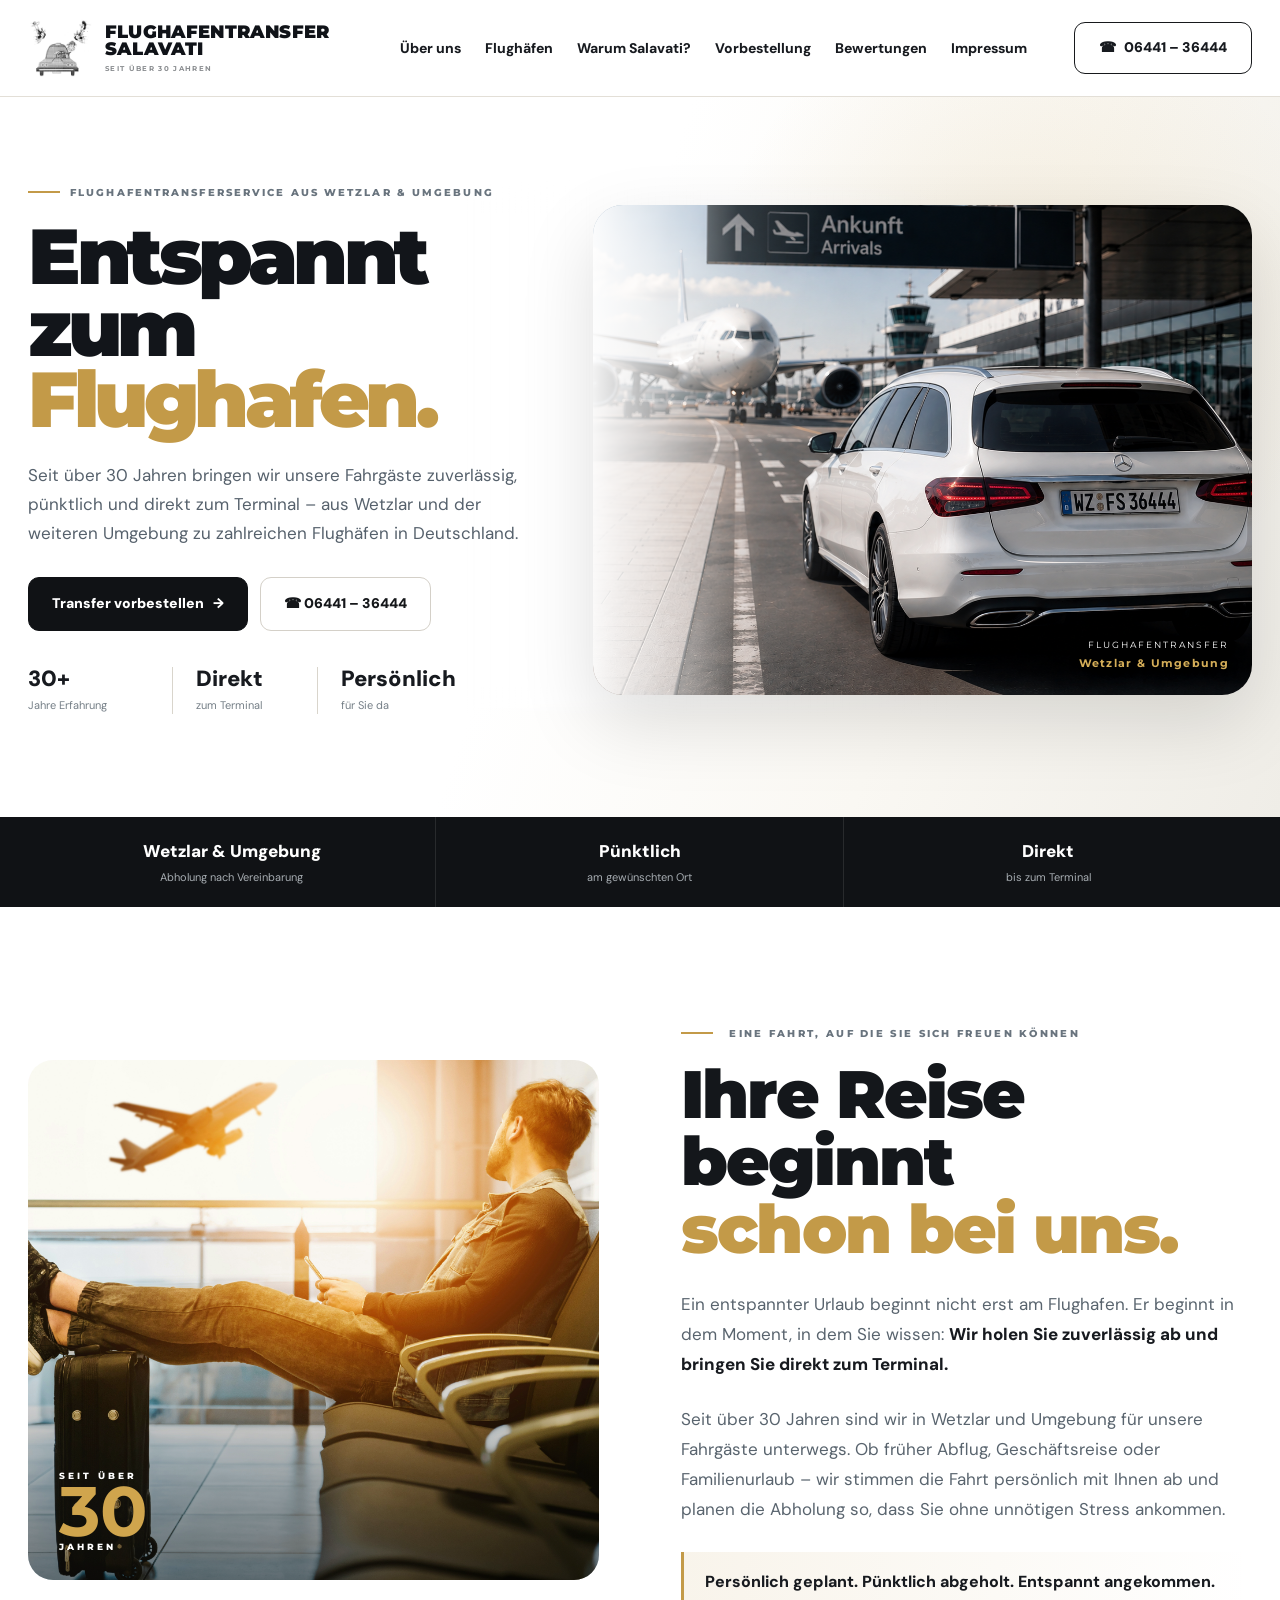
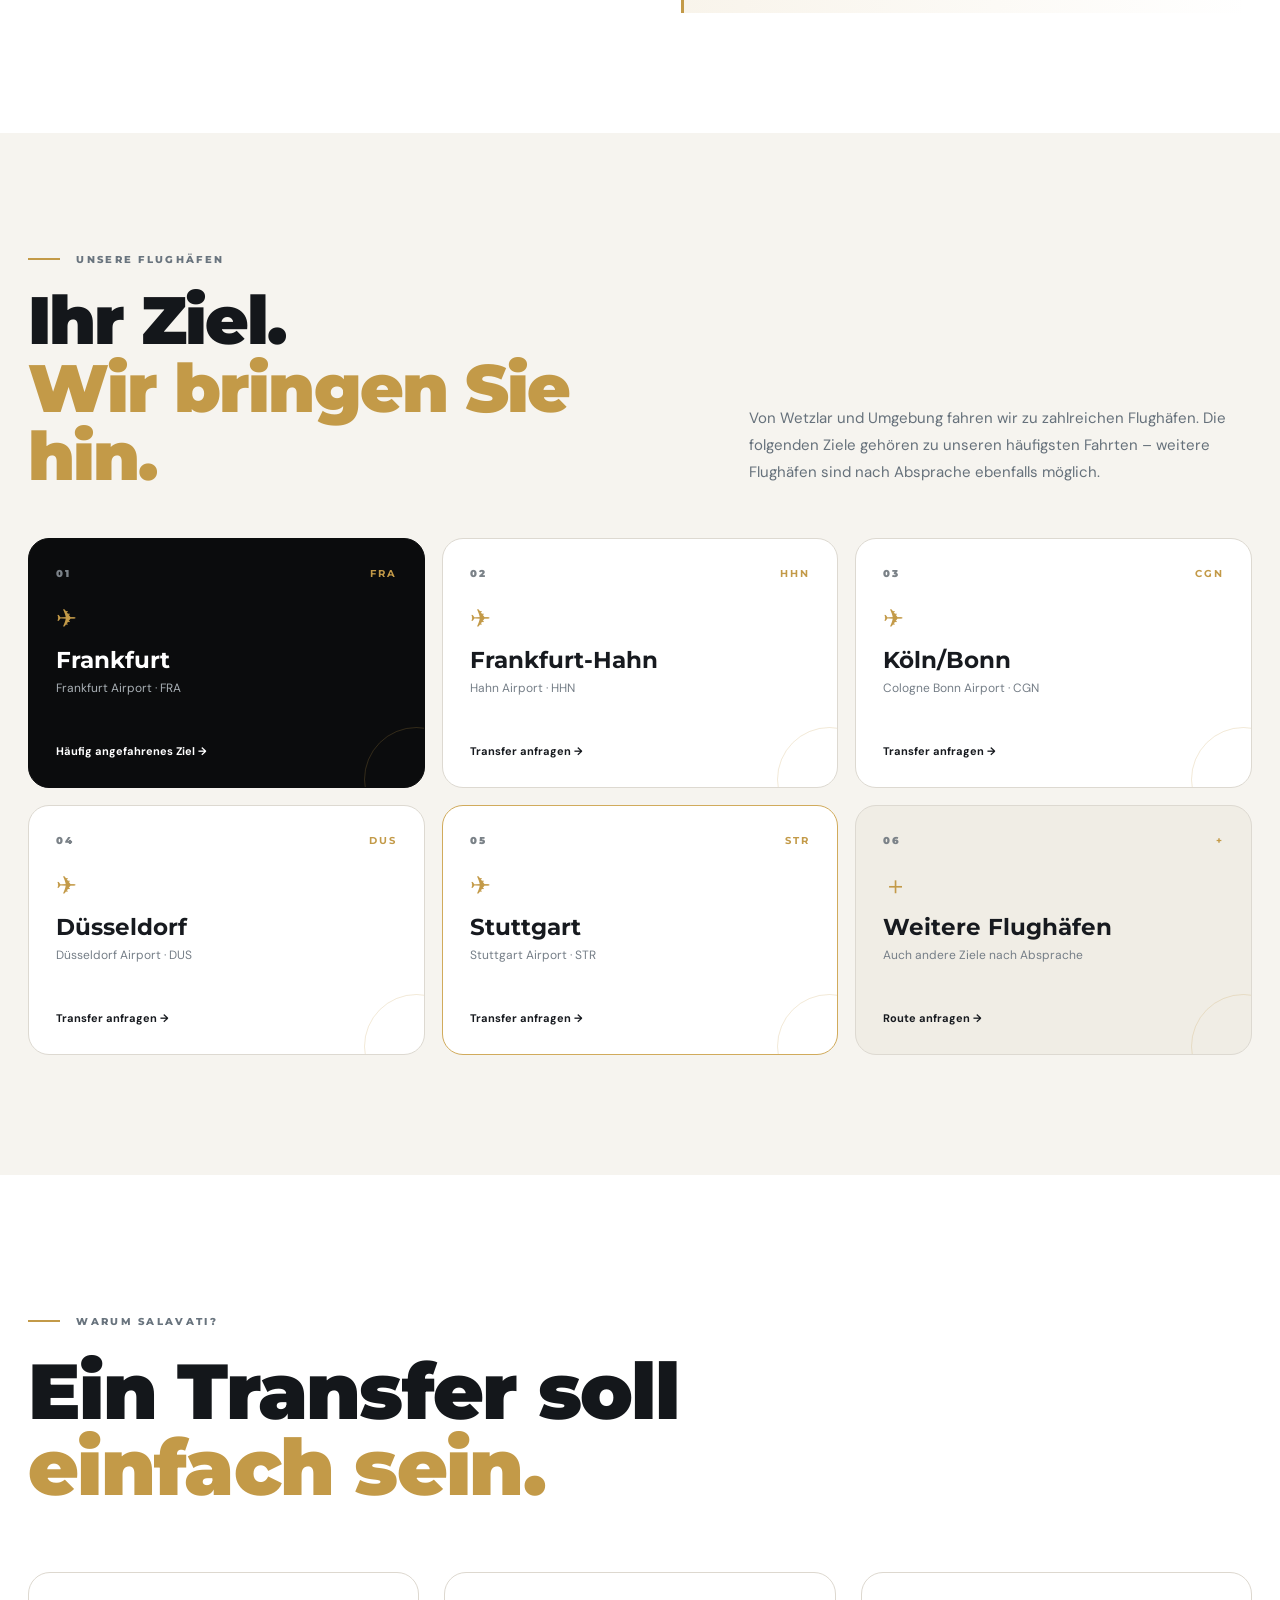
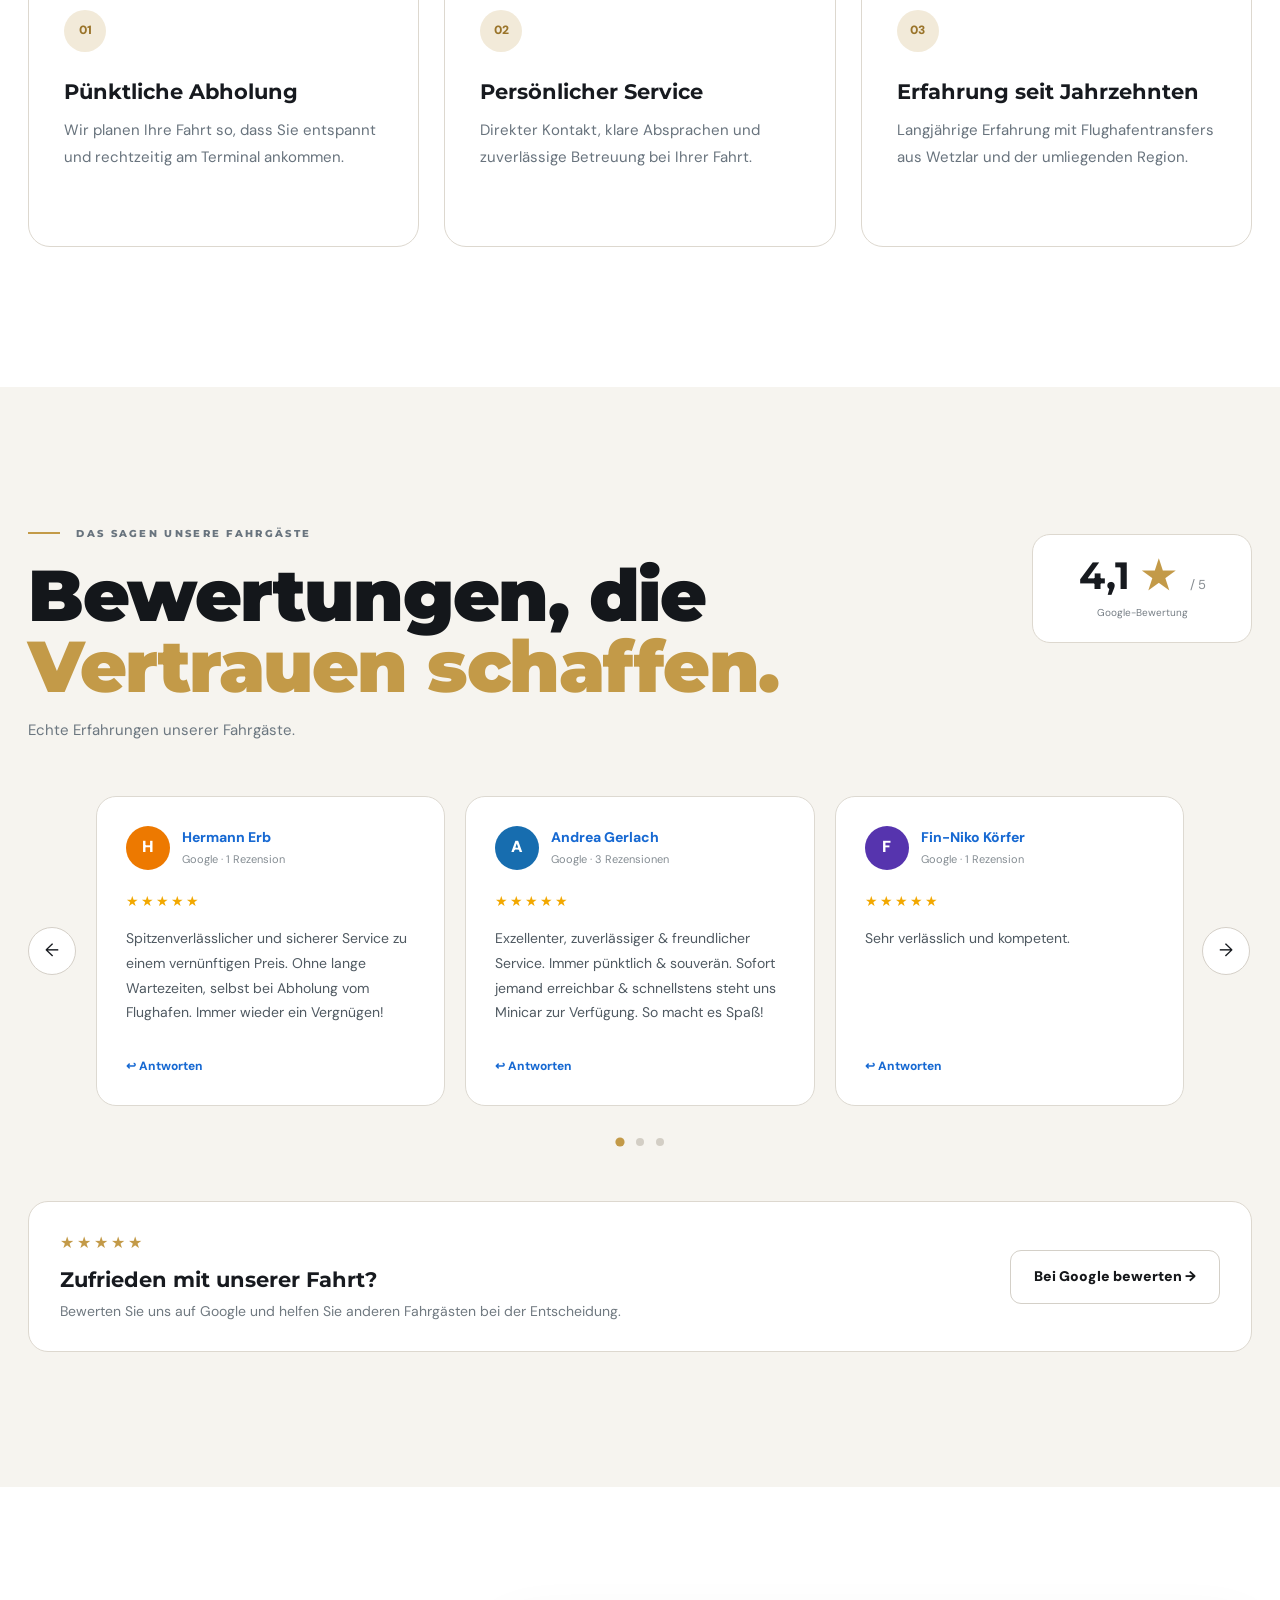
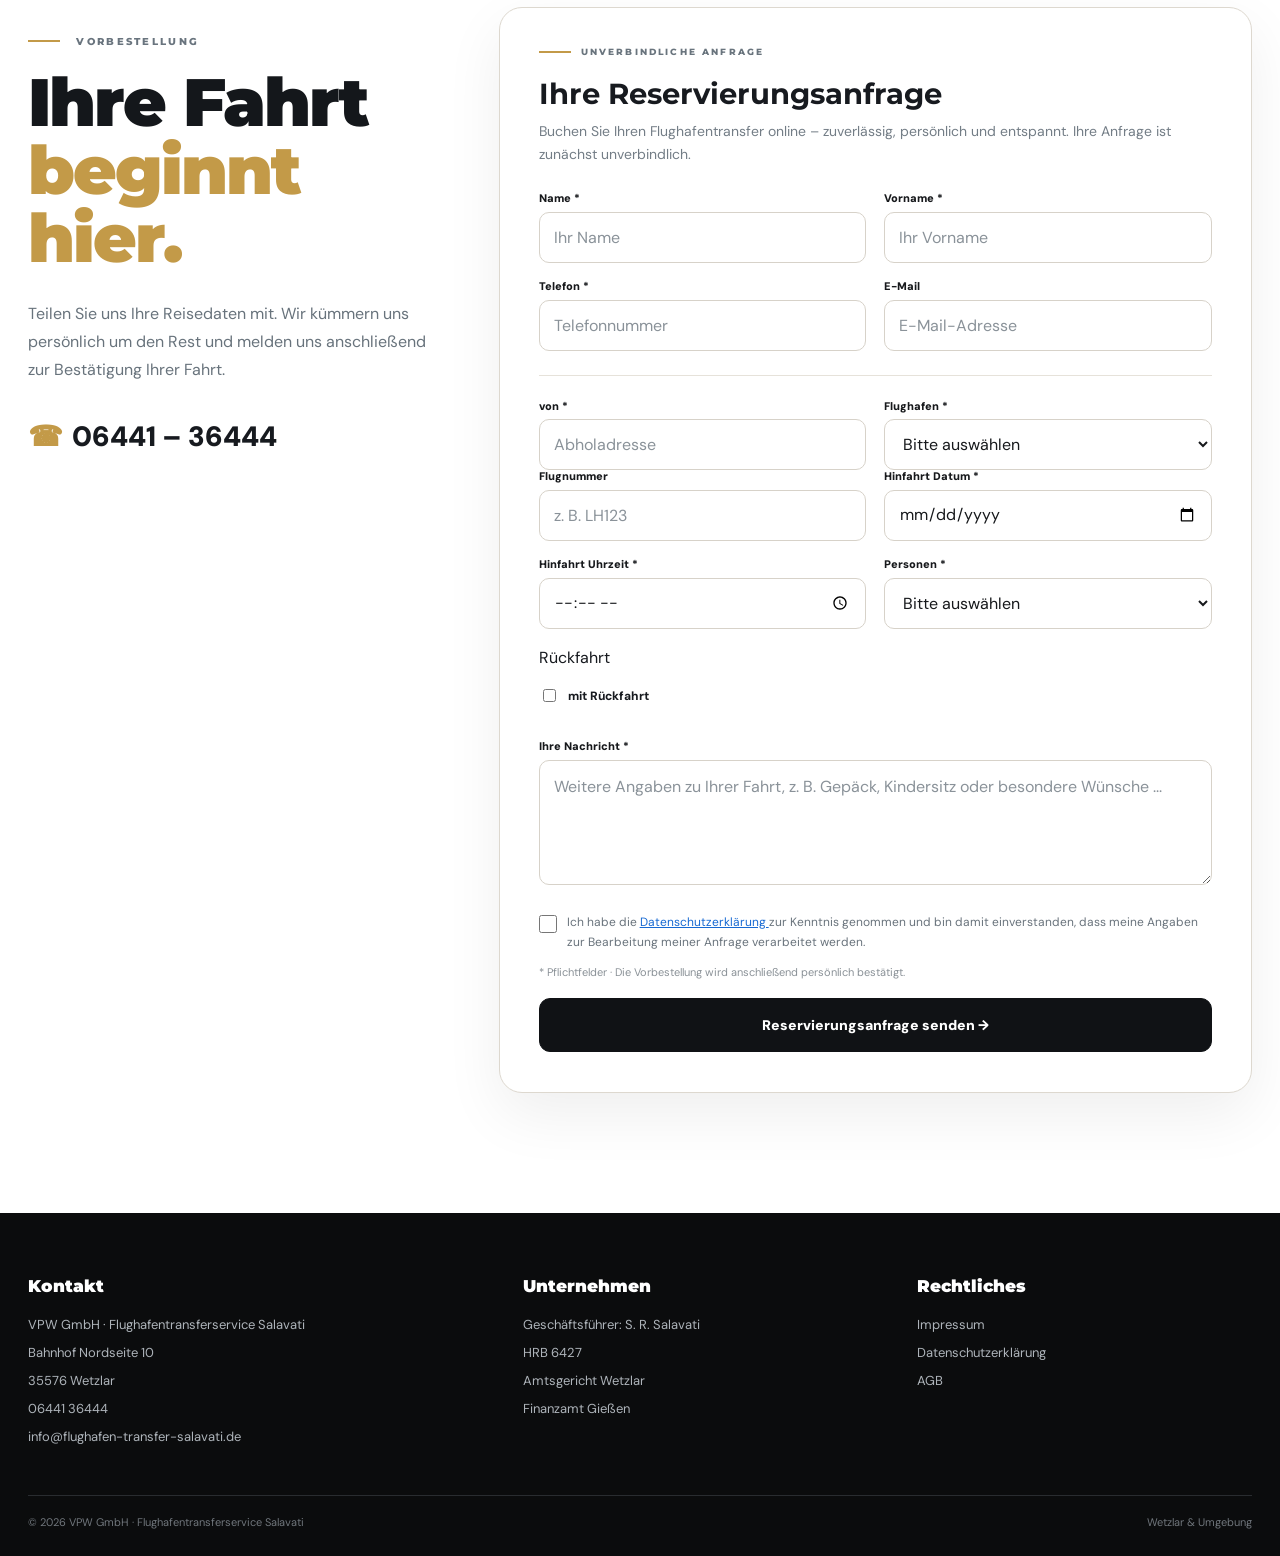
==== commit d4a3702e: "Update index.html" ====
--- a/index.html
+++ b/index.html
@@ -1327,7 +1327,10 @@
         <form
             class="form"
             id="bookingForm"
+            action="https://formspree.io/f/xjyvggdl"
+            method="POST"
         >
+            <input type="hidden" name="_subject" value="Neue Reservierungsanfrage – Flughafentransfer Salavati">
 
 
             <div class="form-eyebrow">
@@ -2150,36 +2153,11 @@
 
 
 /* =========================================================
-   FORM
+   FORMULAR
+   Der Versand läuft über Formspree.
+   Kein JavaScript nötig – das Formular wird normal per POST
+   an den Formspree-Endpunkt gesendet.
 ========================================================= */
-
-const bookingForm =
-    document.querySelector("#bookingForm");
-
-
-if (bookingForm) {
-
-    bookingForm.addEventListener(
-        "submit",
-        function (event) {
-
-            /*
-             * Bis ein echter Formularversand
-             * (z.B. Formspree / eigener Backend-Endpunkt)
-             * angeschlossen wird, verhindern wir hier
-             * den Seiten-Reload.
-             */
-
-            event.preventDefault();
-
-            alert(
-                "Ihre Anfrage wurde erfasst. Der Versand des Formulars wird noch angeschlossen."
-            );
-
-        }
-    );
-
-}
 
 </script>
 
--- a/style.css
+++ b/style.css
@@ -1,90 +1,121 @@
 /* =========================================================
-   SALAVATI FLUGHAFENTRANSFER
-   COMPLETE STYLE.CSS
+   FLUGHAFENTRANSFER SALAVATI
+   SAUBERE GESAMT-CSS
+   Desktop / iPad / Handy
 ========================================================= */
 
-:root {
-    --ink: #171a1f;
-    --gold: #be8f3b;
-    --muted: #66707a;
-    --bg: #f5f4f1;
-    --white: #ffffff;
-    --line: #ddd9d1;
-    --max: 1400px;
-}
-
+:root{
+    --black:#101215;
+    --gold:#c39a48;
+    --gold-dark:#aa7f2f;
+    --cream:#f6f4ef;
+    --white:#ffffff;
+    --text:#171a1f;
+    --muted:#68737d;
+    --line:#ddd8cf;
+    --soft:#faf9f6;
+    --max:1400px;
+}
 
 /* =========================================================
    RESET
 ========================================================= */
 
-* {
-    box-sizing: border-box;
-}
-
-html {
-    width: 100%;
-    max-width: 100%;
-    scroll-behavior: smooth;
-    overflow-x: hidden;
-}
-
-body {
-    width: 100%;
-    max-width: 100%;
-    min-width: 0;
-
-    margin: 0;
-    padding: 0;
-
-    font-family: "DM Sans", Arial, sans-serif;
-
-    background: var(--bg);
-    color: var(--ink);
-
-    overflow-x: hidden;
-}
-
-a {
-    color: inherit;
-    text-decoration: none;
-}
-
-img {
-    display: block;
-    max-width: 100%;
+*,
+*::before,
+*::after{
+    box-sizing:border-box;
+}
+
+html{
+    width:100%;
+    max-width:100%;
+    margin:0;
+    padding:0;
+    scroll-behavior:smooth;
+    overflow-x:hidden;
+}
+
+body{
+    width:100%;
+    max-width:100%;
+    margin:0;
+    padding:0;
+    background:#fff;
+    color:var(--text);
+    font-family:"DM Sans",Arial,Helvetica,sans-serif;
+    line-height:1.55;
+    overflow-x:hidden;
+}
+
+body.menu-open{
+    overflow:hidden;
+}
+
+a{
+    color:inherit;
+    text-decoration:none;
+}
+
+img{
+    display:block;
+    max-width:100%;
 }
 
 button,
 input,
 select,
-textarea {
-    font: inherit;
-}
-
-input,
-select,
-textarea {
-    min-width: 0;
-}
-
-button {
-    border: 0;
+textarea{
+    font:inherit;
+}
+
+button{
+    cursor:pointer;
+}
+
+.container{
+    width:min(var(--max),calc(100% - 56px));
+    margin-inline:auto;
 }
 
 
 /* =========================================================
-   CONTAINER
+   TYPOGRAFIE
 ========================================================= */
 
-.container {
-    width: min(
-        var(--max),
-        calc(100% - 80px)
-    );
-
-    margin-left: auto;
-    margin-right: auto;
+.section-tag{
+    margin:0 0 20px;
+    color:#69747e;
+    font-family:"Montserrat",Arial,sans-serif;
+    font-size:10px;
+    line-height:1.35;
+    font-weight:800;
+    letter-spacing:.23em;
+    text-transform:uppercase;
+}
+
+.section-tag::before{
+    content:"";
+    display:inline-block;
+    width:32px;
+    height:2px;
+    margin:0 11px 3px 0;
+    background:var(--gold);
+}
+
+.section-title{
+    margin:0;
+    color:#14171b;
+    font-family:"Montserrat",Arial,sans-serif;
+    font-size:clamp(50px,5.2vw,76px);
+    line-height:1.02;
+    letter-spacing:-2px;
+    font-weight:900;
+}
+
+.section-title span{
+    display:block;
+    color:var(--gold);
 }
 
 
@@ -92,527 +123,465 @@
    HEADER
 ========================================================= */
 
-.site-header {
-    width: 100%;
-
-    height: 100px;
-
-    position: sticky;
-    top: 0;
-
-    z-index: 1000;
-
-    background: rgba(245, 244, 241, 0.97);
-
-    border-bottom: 1px solid var(--line);
-
-    backdrop-filter: blur(12px);
-    -webkit-backdrop-filter: blur(12px);
-}
-
-.header-inner {
-    width: min(
-        var(--max),
-        calc(100% - 80px)
-    );
-
-    height: 100%;
-
-    margin-left: auto;
-    margin-right: auto;
-
-    display: flex;
-    align-items: center;
-
-    gap: 28px;
-
-    min-width: 0;
-}
-
-
-/* BRAND */
-
-.brand {
-    display: flex;
-    align-items: center;
-
-    gap: 12px;
-
-    min-width: 315px;
-
-    flex-shrink: 0;
-}
-
-.brand-logo {
-    width: 62px;
-    height: 62px;
-
-    object-fit: contain;
-
-    flex-shrink: 0;
-}
-
-.brand-wordmark {
-    display: flex;
-    flex-direction: column;
-
-    min-width: 0;
-}
-
-.brand-wordmark strong {
-    font-family: "Montserrat", Arial, sans-serif;
-
-    font-size: 19px;
-
-    line-height: 0.94;
-
-    font-weight: 900;
-
-    letter-spacing: 0.3px;
-
-    white-space: nowrap;
-}
-
-.brand-wordmark small {
-    margin-top: 6px;
-
-    font-family: "Montserrat", Arial, sans-serif;
-
-    font-size: 7px;
-
-    line-height: 1;
-
-    font-weight: 800;
-
-    letter-spacing: 2px;
-
-    color: #7b8086;
-
-    white-space: nowrap;
-}
-
-
-/* NAVIGATION */
-
-.main-nav {
-    flex: 1;
-
-    min-width: 0;
-
-    display: flex;
-
-    align-items: center;
-    justify-content: center;
-
-    gap: 26px;
-
-    white-space: nowrap;
-}
-
-.main-nav a {
-    font-size: 14px;
-
-    font-weight: 700;
-
-    transition:
-        color 0.2s ease,
-        transform 0.2s ease;
-}
-
-.main-nav a:hover {
-    color: var(--gold);
-}
-
-
-/* TELEFON */
-
-.header-phone {
-    min-height: 52px;
-
-    padding: 0 22px;
-
-    display: flex;
-
-    align-items: center;
-    justify-content: center;
-
-    flex-shrink: 0;
-
-    border: 1.5px solid var(--ink);
-
-    border-radius: 11px;
-
-    color: var(--ink);
-
-    font-size: 14px;
-
-    font-weight: 700;
-
-    white-space: nowrap;
-
-    transition:
-        background 0.2s ease,
-        color 0.2s ease,
-        font-weight 0.2s ease,
-        transform 0.2s ease;
-}
-
-.header-phone:hover {
-    background: var(--ink);
-
-    color: var(--white);
-
-    font-weight: 900;
-
-    transform: translateY(-1px);
-}
-
-
-/* MOBILE MENU */
-
-.mobile-menu {
-    display: none;
-
-    width: 44px;
-    height: 44px;
-
-    align-items: center;
-    justify-content: center;
-
-    flex-shrink: 0;
-
-    border: 1px solid var(--line);
-
-    border-radius: 10px;
-
-    background: var(--white);
-
-    color: var(--ink);
-
-    font-size: 20px;
-
-    cursor: pointer;
+.site-header{
+    position:relative;
+    z-index:1000;
+    width:100%;
+    background:#fff;
+    border-bottom:1px solid #e3dfd7;
+}
+
+.header-inner{
+    min-height:96px;
+    display:flex;
+    align-items:center;
+    gap:24px;
+}
+
+.brand{
+    min-width:325px;
+    flex:0 0 auto;
+    display:flex;
+    align-items:center;
+    gap:13px;
+}
+
+.brand-logo{
+    width:64px;
+    height:64px;
+    flex:0 0 64px;
+    object-fit:contain;
+}
+
+.brand-copy{
+    min-width:0;
+    display:flex;
+    flex-direction:column;
+    justify-content:center;
+    line-height:.95;
+}
+
+.brand-copy strong{
+    display:block;
+    color:#101318;
+    font-family:"Montserrat",Arial,sans-serif;
+    font-size:18px;
+    line-height:.96;
+    font-weight:900;
+    letter-spacing:.01em;
+    white-space:nowrap;
+}
+
+.brand-copy span{
+    display:block;
+    margin-top:7px;
+    color:#8a8d90;
+    font-family:"Montserrat",Arial,sans-serif;
+    font-size:7px;
+    line-height:1;
+    font-weight:700;
+    letter-spacing:.19em;
+    white-space:nowrap;
+}
+
+.main-nav{
+    min-width:0;
+    flex:1 1 auto;
+    display:flex;
+    align-items:center;
+    justify-content:center;
+    gap:24px;
+    white-space:nowrap;
+}
+
+.main-nav a{
+    position:relative;
+    padding:7px 0;
+    font-size:14px;
+    line-height:1;
+    font-weight:800;
+}
+
+.main-nav a::after{
+    content:"";
+    position:absolute;
+    left:0;
+    right:0;
+    bottom:0;
+    height:2px;
+    background:var(--gold);
+    transform:scaleX(0);
+    transition:transform .2s ease;
+}
+
+.main-nav a:hover{
+    color:var(--gold-dark);
+}
+
+.main-nav a:hover::after{
+    transform:scaleX(1);
+}
+
+.header-actions{
+    flex:0 0 auto;
+    display:flex;
+    align-items:center;
+    gap:9px;
+}
+
+.phone-box{
+    min-width:178px;
+    height:52px;
+    padding:0 18px;
+    display:inline-flex;
+    align-items:center;
+    justify-content:center;
+    gap:8px;
+    border:1.5px solid #17191c;
+    border-radius:11px;
+    background:#fff;
+    font-size:14px;
+    font-weight:900;
+    white-space:nowrap;
+    transition:background .2s ease,color .2s ease;
+}
+
+.phone-box:hover{
+    background:#101215;
+    color:#fff;
+}
+
+.menu-toggle{
+    display:none;
+    width:46px;
+    height:46px;
+    align-items:center;
+    justify-content:center;
+    border:1px solid var(--line);
+    border-radius:11px;
+    background:#fff;
+    color:var(--text);
+    font-size:22px;
+}
+
+.mobile-nav{
+    display:none;
 }
 
 
 /* =========================================================
-   EYEBROW
+   HERO
 ========================================================= */
 
-.eyebrow {
-    display: flex;
-    align-items: center;
-
-    gap: 12px;
-
-    margin-bottom: 25px;
-
-    font-family: "Montserrat", Arial, sans-serif;
-
-    font-size: 10px;
-
-    line-height: 1.4;
-
-    font-weight: 800;
-
-    letter-spacing: 3px;
-
-    color: var(--muted);
-}
-
-.eyebrow span {
-    display: block;
-
-    width: 32px;
-    height: 2px;
-
-    flex-shrink: 0;
-
-    background: var(--gold);
-}
-
-
-/* =========================================================
-   BUTTONS
-========================================================= */
-
-.btn {
-    min-height: 56px;
-
-    padding: 0 24px;
-
-    display: inline-flex;
-
-    align-items: center;
-    justify-content: center;
-
-    border: 1px solid #d4d0c8;
-
-    border-radius: 12px;
-
-    background: #fff;
-
-    color: var(--ink);
-
-    font-size: 15px;
-
-    font-weight: 800;
-
+.hero{
+    position:relative;
+    min-height:720px;
+    overflow:hidden;
+    background:
+        radial-gradient(
+            circle at 80% 30%,
+            rgba(195,154,72,.15),
+            transparent 28%
+        ),
+        linear-gradient(
+            110deg,
+            #fff 0%,
+            #fff 45%,
+            #faf8f3 72%,
+            #efede7 100%
+        );
+}
+
+.hero-grid{
+    min-height:720px;
+    display:grid;
+    grid-template-columns:minmax(0,.88fr) minmax(0,1.12fr);
+    align-items:center;
+    gap:48px;
+    padding:30px 0 44px;
+}
+
+.hero-copy{
+    position:relative;
+    z-index:3;
+    min-width:0;
+}
+
+.eyebrow{
+    display:flex;
+    align-items:center;
+    gap:10px;
+    color:#69747e;
+    font-family:"Montserrat",Arial,sans-serif;
+    font-size:10px;
+    line-height:1.3;
+    font-weight:800;
+    letter-spacing:.21em;
+    text-transform:uppercase;
+}
+
+.eyebrow i{
+    width:32px;
+    height:2px;
+    flex:0 0 32px;
+    background:var(--gold);
+}
+
+.hero h1{
+    max-width:650px;
+    margin:22px 0 25px;
+    color:#12151a;
+    font-family:"Montserrat",Arial,sans-serif;
+    font-size:clamp(61px,6.1vw,90px);
+    line-height:.92;
+    letter-spacing:-4.5px;
+    font-weight:900;
+}
+
+.hero h1 span{
+    display:block;
+    color:var(--gold);
+}
+
+.hero-text{
+    max-width:610px;
+    margin:0;
+    color:#56616c;
+    font-size:17px;
+    line-height:1.7;
+}
+
+.hero-actions{
+    display:flex;
+    flex-wrap:wrap;
+    gap:12px;
+    margin-top:29px;
+}
+
+.btn{
+    min-height:54px;
+    padding:0 23px;
+    display:inline-flex;
+    align-items:center;
+    justify-content:center;
+    gap:9px;
+    border:1px solid #d4d0c8;
+    border-radius:11px;
+    background:#fff;
+    color:#15171a;
+    font-size:14px;
+    font-weight:900;
     transition:
         transform .2s ease,
         background .2s ease,
-        color .2s ease;
-}
-
-.btn:hover {
-    transform: translateY(-2px);
-}
-
-.btn-dark {
-    background: var(--ink);
-
-    border-color: var(--ink);
-
-    color: #fff;
-}
-
-.btn-dark:hover {
-    background: #24272b;
-}
-
-.btn b {
-    margin-left: 10px;
-
-    font-size: 19px;
-}
-
-
-/* =========================================================
-   HERO
-========================================================= */
-
-.hero {
-    width: 100%;
-
-    min-height: 720px;
-
-    padding: 72px 0 88px;
-
-    display: flex;
-
-    align-items: center;
-
-    background:
-        radial-gradient(
-            circle at 79% 36%,
-            rgba(190,143,59,0.14),
-            transparent 31%
-        ),
-        var(--bg);
-}
-
-.hero-container {
-    width: min(
-        var(--max),
-        calc(100% - 80px)
-    );
-
-    margin-left: auto;
-    margin-right: auto;
-
-    display: grid;
-
-    grid-template-columns:
-        minmax(0, .92fr)
-        minmax(0, 1.08fr);
-
-    align-items: center;
-
-    gap: 74px;
-
-    min-width: 0;
-}
-
-.hero-content {
-    min-width: 0;
-}
-
-.hero h1 {
-    display: flex;
-
-    flex-direction: column;
-
-    margin: 0 0 28px;
-
-    font-family: "Montserrat", Arial, sans-serif;
-
-    font-size: clamp(
-        62px,
-        6vw,
-        92px
-    );
-
-    line-height: .95;
-
-    letter-spacing: -4px;
-
-    font-weight: 900;
-}
-
-.hero h1 span {
-    font-weight: 900;
-}
-
-.hero h1 strong {
-    color: var(--gold);
-
-    font-weight: 900;
-}
-
-.hero-lead {
-    max-width: 610px;
-
-    margin: 0 0 32px;
-
-    color: #505a64;
-
-    font-size: 18px;
-
-    line-height: 1.65;
-}
-
-.hero-actions {
-    display: flex;
-
-    flex-wrap: wrap;
-
-    gap: 14px;
-
-    margin-bottom: 34px;
-}
-
-
-/* HERO STATS */
-
-.hero-stats {
-    display: flex;
-
-    min-width: 0;
-}
-
-.hero-stats > div {
-    min-width: 150px;
-
-    padding-right: 28px;
-
-    margin-right: 28px;
-
-    border-right: 1px solid #d7d3cb;
-
-    display: flex;
-
-    flex-direction: column;
-
-    gap: 4px;
-}
-
-.hero-stats > div:last-child {
-    margin-right: 0;
-
-    padding-right: 0;
-
-    border-right: 0;
-}
-
-.hero-stats strong {
-    font-size: 24px;
-
-    line-height: 1.1;
-}
-
-.hero-stats span {
-    font-size: 13px;
-
-    line-height: 1.4;
-
-    color: #69727b;
-}
-
-
-/* =========================================================
-   HERO IMAGE
-========================================================= */
-
-.hero-image-wrap {
-    position: relative;
-
-    min-width: 0;
-}
-
-.hero-image-wrap::before {
-    content: "";
-
-    position: absolute;
-
-    width: 92%;
-    height: 92%;
-
-    top: 50%;
-    right: -24px;
-
-    transform: translateY(-50%);
-
-    background:
-        radial-gradient(
-            circle,
-            rgba(190,143,59,.18),
-            transparent 67%
-        );
-
-    filter: blur(36px);
-
-    pointer-events: none;
-}
-
-.hero-image {
-    position: relative;
-
-    width: 100%;
-
-    height: 505px;
-
-    overflow: hidden;
-
-    border-radius: 28px;
-
-    box-shadow:
-        0 25px 70px rgba(20,24,30,.12);
-}
-
-.hero-image img {
-    width: 100%;
-    height: 100%;
-
-    object-fit: cover;
-}
-
-.hero-image::after {
-    content: "";
-
-    position: absolute;
-
-    inset: 0;
-
+        color .2s ease,
+        border-color .2s ease;
+}
+
+.btn:hover{
+    transform:translateY(-2px);
+}
+
+.btn.primary{
+    background:#101215;
+    border-color:#101215;
+    color:#fff;
+}
+
+.btn.primary:hover{
+    background:var(--gold);
+    border-color:var(--gold);
+    color:#111;
+}
+
+.btn.secondary:hover{
+    border-color:#101215;
+}
+
+.hero-points{
+    display:flex;
+    margin-top:36px;
+}
+
+.hero-point{
+    min-width:145px;
+    padding:0 23px;
+    border-right:1px solid #d9d5cc;
+}
+
+.hero-point:first-child{
+    padding-left:0;
+}
+
+.hero-point:last-child{
+    border-right:0;
+}
+
+.hero-point strong{
+    display:block;
+    font-size:22px;
+    line-height:1.1;
+    font-weight:900;
+}
+
+.hero-point span{
+    display:block;
+    margin-top:6px;
+    color:#747e86;
+    font-size:11px;
+}
+
+.hero-visual{
+    position:relative;
+    min-width:0;
+    height:560px;
+    display:flex;
+    align-items:center;
+    justify-content:flex-end;
+}
+
+.hero-image-glow{
+    position:absolute;
+    inset:4% -4% 4% -20%;
     background:
         linear-gradient(
-            to right,
-            var(--bg) 0%,
-            rgba(245,244,241,.92) 7%,
-            rgba(245,244,241,.45) 18%,
-            transparent 36%
+            90deg,
+            #fff 0%,
+            rgba(255,255,255,.93) 14%,
+            rgba(255,255,255,.45) 35%,
+            transparent 60%
         );
-
-    pointer-events: none;
+    filter:blur(8px);
+    pointer-events:none;
+}
+
+.hero-image-wrap{
+    position:relative;
+    z-index:2;
+    width:min(700px,100%);
+    height:490px;
+    overflow:hidden;
+    border-radius:30px;
+    box-shadow:0 28px 75px rgba(0,0,0,.13);
+}
+
+.hero-image{
+    width:100%;
+    height:100%;
+    object-fit:cover;
+    object-position:center;
+}
+
+.hero-image-fade{
+    position:absolute;
+    inset:0;
+    background:
+        linear-gradient(
+            90deg,
+            rgba(255,255,255,.95) 0%,
+            rgba(255,255,255,.68) 9%,
+            rgba(255,255,255,.18) 22%,
+            transparent 40%
+        );
+    pointer-events:none;
+}
+
+.hero-image-caption{
+    position:absolute;
+    z-index:3;
+    right:23px;
+    bottom:23px;
+    display:flex;
+    flex-direction:column;
+    align-items:flex-end;
+    text-align:right;
+    color:#fff;
+    text-shadow:0 2px 12px rgba(0,0,0,.45);
+}
+
+.hero-image-caption span{
+    font-family:"Montserrat",Arial,sans-serif;
+    font-size:9px;
+    letter-spacing:2px;
+    text-transform:uppercase;
+}
+
+.hero-image-caption strong{
+    margin-top:3px;
+    color:#d5ae58;
+    font-family:"Montserrat",Arial,sans-serif;
+    font-size:11px;
+    letter-spacing:1.3px;
+}
+
+
+/* =========================================================
+   PROMISE
+========================================================= */
+
+.promise{
+    background:#101215;
+    color:#fff;
+}
+
+.promise-grid{
+    display:grid;
+    grid-template-columns:repeat(3,1fr);
+}
+
+.promise-item{
+    min-height:90px;
+    padding:20px;
+    display:flex;
+    flex-direction:column;
+    align-items:center;
+    justify-content:center;
+    text-align:center;
+    border-right:1px solid rgba(255,255,255,.1);
+}
+
+.promise-item:last-child{
+    border-right:0;
+}
+
+.promise-item strong{
+    font-size:17px;
+    font-weight:900;
+}
+
+.promise-item span{
+    margin-top:4px;
+    color:#a7adb2;
+    font-size:11px;
+}
+
+
+/* =========================================================
+   SECTIONS
+========================================================= */
+
+.section{
+    padding:120px 0;
+}
+
+.about-section{
+    background:#fff;
+}
+
+.airports-section{
+    background:var(--cream);
+}
+
+.why-section{
+    background:#fff;
+}
+
+.reviews-section{
+    background:var(--cream);
+}
+
+.booking-section{
+    background:#fff;
 }
 
 
@@ -620,1205 +589,754 @@
    ABOUT
 ========================================================= */
 
-.about {
-    padding: 130px 0;
-
-    background: #fff;
-}
-
-.about-grid {
-    display: grid;
-
+.about-grid{
+    display:grid;
+    grid-template-columns:minmax(0,1fr) minmax(0,1fr);
+    align-items:center;
+    gap:82px;
+}
+
+.about-photo{
+    position:relative;
+    height:520px;
+    overflow:hidden;
+    border-radius:25px;
+}
+
+.about-photo img{
+    width:100%;
+    height:100%;
+    object-fit:cover;
+}
+
+.about-photo::after{
+    content:"";
+    position:absolute;
+    inset:0;
+    background:
+        linear-gradient(
+            to top,
+            rgba(0,0,0,.50),
+            transparent 48%
+        );
+}
+
+.about-photo-overlay{
+    position:absolute;
+    z-index:2;
+    left:31px;
+    bottom:28px;
+    display:flex;
+    flex-direction:column;
+    color:#fff;
+}
+
+.about-photo-overlay span{
+    font-family:"Montserrat",Arial,sans-serif;
+    font-size:9px;
+    line-height:1.15;
+    font-weight:800;
+    letter-spacing:3px;
+}
+
+.about-photo-overlay strong{
+    color:#d0a54d;
+    font-family:"Montserrat",Arial,sans-serif;
+    font-size:70px;
+    line-height:.87;
+}
+
+.about-copy p{
+    max-width:650px;
+    margin:26px 0 0;
+    color:#59646e;
+    font-size:17px;
+    line-height:1.75;
+}
+
+.about-copy p strong{
+    color:var(--text);
+    font-weight:800;
+}
+
+.about-callout{
+    margin-top:28px;
+    padding:18px 21px;
+    border-left:3px solid var(--gold);
+    background:
+        linear-gradient(
+            90deg,
+            rgba(195,154,72,.11),
+            transparent
+        );
+    font-weight:800;
+}
+
+
+/* =========================================================
+   AIRPORTS
+========================================================= */
+
+.airport-intro{
+    display:grid;
+    grid-template-columns:minmax(0,1fr) minmax(0,.78fr);
+    align-items:end;
+    gap:75px;
+    margin-bottom:48px;
+}
+
+.airport-intro > p{
+    max-width:570px;
+    margin:0 0 4px auto;
+    color:#66717b;
+    font-size:15px;
+    line-height:1.8;
+}
+
+.airport-grid{
+    display:grid;
+    grid-template-columns:repeat(3,minmax(0,1fr));
+    gap:17px;
+}
+
+.airport-card{
+    position:relative;
+    min-height:250px;
+    overflow:hidden;
+    padding:27px;
+    display:flex;
+    flex-direction:column;
+    border:1px solid #ddd9d1;
+    border-radius:21px;
+    background:#fff;
+    transition:
+        transform .22s ease,
+        box-shadow .22s ease,
+        border-color .22s ease;
+}
+
+.airport-card::after{
+    content:"";
+    position:absolute;
+    right:-45px;
+    bottom:-45px;
+    width:105px;
+    height:105px;
+    border:1px solid var(--gold);
+    border-radius:50%;
+    opacity:.22;
+}
+
+.airport-card:hover{
+    transform:translateY(-4px);
+    border-color:#caa34f;
+    box-shadow:0 18px 40px rgba(0,0,0,.07);
+}
+
+.airport-card.featured{
+    background:#0b0c0d;
+    border-color:#0b0c0d;
+    color:#fff;
+}
+
+.airport-card.airport-highlight{
+    border-color:#d1ab5c;
+}
+
+.airport-card.airport-more{
+    background:#f0ede5;
+}
+
+.airport-top{
+    display:flex;
+    align-items:center;
+    justify-content:space-between;
+    color:#7b8288;
+    font-family:"Montserrat",Arial,sans-serif;
+    font-size:10px;
+    font-weight:900;
+    letter-spacing:2px;
+}
+
+.airport-top strong{
+    color:var(--gold);
+}
+
+.airport-icon{
+    margin-top:24px;
+    color:var(--gold);
+    font-size:25px;
+    line-height:1;
+}
+
+.airport-card h3{
+    margin:17px 0 6px;
+    font-family:"Montserrat",Arial,sans-serif;
+    font-size:23px;
+    line-height:1.1;
+}
+
+.airport-card p{
+    margin:0;
+    color:#757e87;
+    font-size:12px;
+}
+
+.airport-card.featured p{
+    color:#a9b0b5;
+}
+
+.airport-card b{
+    margin-top:auto;
+    font-size:11px;
+}
+
+
+/* =========================================================
+   WARUM SALAVATI
+========================================================= */
+
+.why-section{
+    padding-top:140px;
+    padding-bottom:140px;
+}
+
+.why-section .section-tag{
+    margin-bottom:24px;
+}
+
+/*
+   Der Titel wird bewusst NICHT extrem breit gemacht.
+   Die große Schrift + enge Breite gibt ihm mehr Höhe
+   und passt damit besser zu den anderen Überschriften.
+*/
+
+.why-section .section-title{
+    max-width:760px;
+    font-size:78px;
+    line-height:.98;
+    letter-spacing:-1.7px;
+}
+
+.why-grid{
+    display:grid;
+    grid-template-columns:repeat(3,minmax(0,1fr));
+    gap:25px;
+    margin-top:66px;
+}
+
+.why-card{
+    min-height:275px;
+    padding:37px 35px;
+    border:1px solid var(--line);
+    border-radius:22px;
+    background:#fff;
+}
+
+.why-number{
+    width:42px;
+    height:42px;
+    display:grid;
+    place-items:center;
+    border-radius:50%;
+    background:#f2ead9;
+    color:#9a742a;
+    font-size:12px;
+    font-weight:900;
+}
+
+.why-card h3{
+    margin:27px 0 12px;
+    font-family:"Montserrat",Arial,sans-serif;
+    font-size:21px;
+    line-height:1.25;
+}
+
+.why-card p{
+    margin:0;
+    color:#68737d;
+    font-size:15px;
+    line-height:1.8;
+}
+
+
+/* =========================================================
+   BEWERTUNGEN
+========================================================= */
+
+.reviews-section{
+    padding-top:140px;
+    padding-bottom:135px;
+}
+
+.reviews-heading{
+    display:flex;
+    align-items:flex-start;
+    justify-content:space-between;
+    gap:35px;
+    margin-bottom:53px;
+}
+
+.reviews-heading .section-title{
+    /*
+       Wichtig:
+       schmaler, höher, weniger gequetscht.
+    */
+    width:760px;
+    max-width:760px;
+
+    font-size:78px;
+
+    line-height:.96;
+
+    letter-spacing:-1.6px;
+
+    transform:none;
+}
+
+.reviews-heading .section-title span{
+    display:block;
+    margin:0;
+}
+
+.reviews-subtitle{
+    margin:20px 0 0;
+    color:#6c7780;
+    font-size:15px;
+}
+
+.rating-box{
+    flex:0 0 220px;
+    margin-top:7px;
+    padding:22px 24px;
+    border:1px solid #ddd8cf;
+    border-radius:18px;
+    background:#fff;
+    text-align:center;
+}
+
+.rating-box strong{
+    font-family:"Montserrat",Arial,sans-serif;
+    font-size:38px;
+    line-height:1;
+}
+
+.rating-box strong span{
+    color:var(--gold);
+}
+
+.rating-box > div{
+    display:inline;
+    margin-left:4px;
+    color:#858b90;
+    font-size:13px;
+}
+
+.rating-box small{
+    display:block;
+    margin-top:8px;
+    color:#757d84;
+    font-size:10px;
+}
+
+.review-slider{
+    display:grid;
+    grid-template-columns:50px minmax(0,1fr) 50px;
+    gap:18px;
+    align-items:center;
+}
+
+.review-window{
+    min-width:0;
+    overflow:hidden;
+}
+
+.review-track{
+    display:flex;
+    gap:20px;
+    transition:transform .4s ease;
+}
+
+.review-card{
+    flex:0 0 calc((100% - 40px)/3);
+    min-width:0;
+    min-height:310px;
+    padding:29px;
+    display:flex;
+    flex-direction:column;
+    border:1px solid #ddd9d1;
+    border-radius:20px;
+    background:#fff;
+}
+
+.review-user{
+    display:flex;
+    align-items:center;
+    gap:12px;
+}
+
+.review-avatar{
+    width:44px;
+    height:44px;
+    flex:0 0 44px;
+    display:grid;
+    place-items:center;
+    border-radius:50%;
+    color:#fff;
+    font-weight:900;
+}
+
+.avatar-orange{
+    background:#ed7900;
+}
+
+.avatar-blue{
+    background:#176daf;
+}
+
+.avatar-purple{
+    background:#5634ae;
+}
+
+.avatar-violet{
+    background:#9849bd;
+}
+
+.avatar-slate{
+    background:#5e6d78;
+}
+
+.review-user strong{
+    display:block;
+    color:#1769d2;
+    font-size:14px;
+    font-weight:800;
+}
+
+.review-user small{
+    display:block;
+    margin-top:3px;
+    color:#858d93;
+    font-size:11px;
+}
+
+.stars{
+    margin:21px 0 14px;
+    color:#f2a800;
+    font-size:14px;
+    letter-spacing:2px;
+}
+
+.review-card p{
+    margin:0;
+    color:#4f5961;
+    font-size:14px;
+    line-height:1.76;
+}
+
+.review-answer{
+    margin-top:auto;
+    padding-top:20px;
+    color:#1769d2;
+    font-size:12px;
+    font-weight:800;
+}
+
+.review-arrow{
+    width:48px;
+    height:48px;
+    display:flex;
+    align-items:center;
+    justify-content:center;
+    border:1px solid #d5d0c8;
+    border-radius:50%;
+    background:#fff;
+    color:#171a1f;
+    font-size:18px;
+    transition:transform .2s ease;
+}
+
+.review-arrow:hover{
+    transform:scale(1.05);
+}
+
+.review-dots{
+    margin-top:23px;
+    text-align:center;
+}
+
+.review-dots span{
+    display:inline-block;
+    width:8px;
+    height:8px;
+    margin:0 4px;
+    border-radius:50%;
+    background:#d3cec5;
+    cursor:pointer;
+}
+
+.review-dots span.active{
+    background:var(--gold);
+    transform:scale(1.15);
+}
+
+.google-review-cta{
+    margin-top:48px;
+    min-height:140px;
+    padding:29px 31px;
+    display:flex;
+    align-items:center;
+    justify-content:space-between;
+    gap:25px;
+    border:1px solid #ddd8cf;
+    border-radius:20px;
+    background:#fff;
+}
+
+.google-stars{
+    color:var(--gold);
+    letter-spacing:3px;
+}
+
+.google-review-cta h3{
+    margin:8px 0 4px;
+    font-family:"Montserrat",Arial,sans-serif;
+    font-size:21px;
+}
+
+.google-review-cta p{
+    margin:0;
+    color:#707980;
+    font-size:14px;
+}
+
+
+/* =========================================================
+   BOOKING
+========================================================= */
+
+.booking-grid{
+    display:grid;
+    grid-template-columns:minmax(0,.7fr) minmax(0,1.3fr);
+    align-items:start;
+    gap:65px;
+}
+
+.booking-copy{
+    padding-top:28px;
+}
+
+.booking-copy > p{
+    max-width:450px;
+    margin:27px 0 0;
+    color:#68737c;
+    font-size:16px;
+    line-height:1.75;
+}
+
+.big-phone{
+    display:inline-flex;
+    align-items:center;
+    gap:9px;
+    margin-top:31px;
+    font-size:28px;
+    font-weight:900;
+    transition:color .2s ease;
+}
+
+.big-phone:hover{
+    color:var(--gold-dark);
+}
+
+.big-phone span{
+    color:var(--gold);
+}
+
+.form{
+    width:100%;
+    min-width:0;
+    padding:37px 39px 40px;
+    border:1px solid #ddd8cf;
+    border-radius:23px;
+    background:#fff;
+    box-shadow:0 22px 60px rgba(0,0,0,.065);
+}
+
+.form-eyebrow{
+    display:flex;
+    align-items:center;
+    gap:10px;
+    margin-bottom:18px;
+    color:#69747d;
+    font-family:"Montserrat",Arial,sans-serif;
+    font-size:9px;
+    font-weight:800;
+    letter-spacing:.24em;
+}
+
+.form-eyebrow span{
+    width:32px;
+    height:2px;
+    flex:0 0 32px;
+    background:var(--gold);
+}
+
+.form h3{
+    margin:0 0 8px;
+    font-family:"Montserrat",Arial,sans-serif;
+    font-size:29px;
+    line-height:1.2;
+}
+
+.form-intro{
+    margin:0 0 26px;
+    color:#737d86;
+    font-size:14px;
+    line-height:1.65;
+}
+
+.form-grid,
+.route-grid{
+    display:grid;
+    grid-template-columns:minmax(0,1fr) minmax(0,1fr);
+    gap:17px 18px;
+}
+
+.trip-grid{
+    display:grid;
     grid-template-columns:
         minmax(0,1fr)
         minmax(0,1fr);
-
-    align-items: center;
-
-    gap: 90px;
-}
-
-.about-photo {
-    position: relative;
-
-    height: 520px;
-
-    overflow: hidden;
-
-    border-radius: 24px;
-}
-
-.about-photo img {
-    width: 100%;
-    height: 100%;
-
-    object-fit: cover;
-}
-
-.about-photo::after {
-    content: "";
-
-    position: absolute;
-
-    inset: 0;
-
-    background:
-        linear-gradient(
-            to top,
-            rgba(0,0,0,.42),
-            transparent 45%
-        );
-}
-
-.about-photo-overlay {
-    position: absolute;
-
-    left: 30px;
-    bottom: 28px;
-
-    z-index: 2;
-
-    display: flex;
-
-    flex-direction: column;
-}
-
-.about-photo-overlay span {
-    color: #fff;
-
-    font-size: 10px;
-
-    line-height: 1.1;
-
-    font-weight: 800;
-
-    letter-spacing: 3px;
-}
-
-.about-photo-overlay strong {
-    color: var(--gold);
-
-    font-family: "Montserrat", Arial, sans-serif;
-
-    font-size: 70px;
-
-    line-height: .9;
-}
-
-.about-copy {
-    min-width: 0;
-}
-
-.about-copy h2 {
-    margin: 0 0 30px;
-
-    font-family: "Montserrat", Arial, sans-serif;
-
-    font-size: clamp(
-        48px,
-        5vw,
-        75px
-    );
-
-    line-height: 1.02;
-
-    letter-spacing: -3px;
-}
-
-.about-copy h2 span {
-    color: var(--gold);
-}
-
-.about-copy p {
-    margin: 0 0 24px;
-
-    color: #55606b;
-
-    font-size: 18px;
-
-    line-height: 1.75;
-}
-
-.about-callout {
-    margin-top: 30px;
-
-    padding: 18px 22px;
-
-    border-left: 3px solid var(--gold);
-
-    background:
-        linear-gradient(
-            90deg,
-            rgba(190,143,59,.10),
-            transparent
-        );
-
-    font-weight: 700;
-}
-
-
-/* =========================================================
-   AIRPORTS
-========================================================= */
-
-.airports {
-    padding: 120px 0;
-
-    background: var(--bg);
-}
-
-.airports-head {
-    display: grid;
-
-    grid-template-columns:
-        minmax(0,1fr)
-        minmax(0,1fr);
-
-    gap: 60px;
-
-    align-items: end;
-
-    margin-bottom: 55px;
-}
-
-.airports-head h2 {
-    margin: 0;
-
-    font-family: "Montserrat", Arial, sans-serif;
-
-    font-size: clamp(
-        50px,
-        5vw,
-        72px
-    );
-
-    line-height: .98;
-
-    letter-spacing: -3px;
-}
-
-.airports-head h2 span {
-    display: block;
-
-    color: var(--gold);
-}
-
-.airports-head > p {
-    margin: 0;
-
-    color: #64707a;
-
-    font-size: 16px;
-
-    line-height: 1.7;
-}
-
-.airport-grid {
-    display: grid;
-
-    grid-template-columns:
-        repeat(3,minmax(0,1fr));
-
-    gap: 18px;
-}
-
-.airport-card {
-    position: relative;
-
-    min-height: 252px;
-
-    padding: 30px;
-
-    overflow: hidden;
-
-    display: flex;
-
-    flex-direction: column;
-
-    border: 1px solid #ddd9d1;
-
-    border-radius: 22px;
-
-    background: #fff;
-
-    transition:
-        transform .25s ease,
-        box-shadow .25s ease;
-}
-
-.airport-card:hover {
-    transform: translateY(-5px);
-
-    box-shadow:
-        0 18px 40px rgba(0,0,0,.07);
-}
-
-.airport-card::after {
-    content: "";
-
-    position: absolute;
-
-    width: 74px;
-    height: 74px;
-
-    right: -22px;
-    bottom: -25px;
-
-    border: 1px solid rgba(190,143,59,.30);
-
-    border-radius: 50%;
-}
-
-.airport-dark {
-    background: #090a0b;
-
-    color: #fff;
-
-    border-color: #090a0b;
-}
-
-.airport-highlight {
-    border-color: #c9a45f;
-}
-
-.airport-soft {
-    background: #f3f0e9;
-}
-
-.airport-top {
-    display: flex;
-
-    align-items: center;
-    justify-content: space-between;
-
-    color: var(--gold);
-
-    font-family: "Montserrat", Arial, sans-serif;
-
-    font-size: 12px;
-
-    font-weight: 800;
-
-    letter-spacing: 2px;
-}
-
-.plane-icon {
-    margin-top: 28px;
-
-    color: var(--gold);
-
-    font-size: 24px;
-
-    line-height: 1;
-}
-
-.airport-card h3 {
-    margin: 18px 0 7px;
-
-    font-family: "Montserrat", Arial, sans-serif;
-
-    font-size: 24px;
-
-    line-height: 1.1;
-}
-
-.airport-card p {
-    margin: 0;
-
-    color: #747d86;
-
-    font-size: 13px;
-}
-
-.airport-dark p {
-    color: #aeb4bb;
-}
-
-.airport-card strong {
-    margin-top: auto;
-
-    font-size: 12px;
-}
-
-
-/* =========================================================
-   WHY
-========================================================= */
-
-.why {
-    padding: 130px 0;
-
-    background: #fff;
-}
-
-.why h2 {
-    margin: 0 0 58px;
-
-    font-family: "Montserrat", Arial, sans-serif;
-
-    font-size: clamp(
-        48px,
-        5vw,
-        75px
-    );
-
-    line-height: 1.02;
-
-    letter-spacing: -3px;
-}
-
-.why h2 span {
-    display: block;
-
-    color: var(--gold);
-}
-
-.why-grid {
-    display: grid;
-
-    grid-template-columns:
-        repeat(3,minmax(0,1fr));
-
-    gap: 22px;
-}
-
-.why-grid article {
-    min-height: 220px;
-
-    padding: 34px;
-
-    border: 1px solid #e0dbd2;
-
-    border-radius: 20px;
-
-    background: #fff;
-}
-
-.why-number {
-    width: 40px;
-    height: 40px;
-
-    margin-bottom: 22px;
-
-    display: inline-flex;
-
-    align-items: center;
-    justify-content: center;
-
-    border-radius: 50%;
-
-    background: #f4ecdb;
-
-    color: #9f752d;
-
-    font-size: 12px;
-
-    font-weight: 800;
-}
-
-.why-grid h3 {
-    margin: 0 0 12px;
-
-    font-family: "Montserrat", Arial, sans-serif;
-
-    font-size: 20px;
-
-    line-height: 1.2;
-}
-
-.why-grid p {
-    margin: 0;
-
-    color: #66707a;
-
-    line-height: 1.65;
-}
-
-
-/* =========================================================
-   REVIEWS
-========================================================= */
-
-.reviews {
-    padding: 130px 0;
-
-    background: #f3f1ec;
-}
-
-.reviews-head {
-    display: flex;
-
-    align-items: flex-end;
-    justify-content: space-between;
-
-    gap: 30px;
-
-    margin-bottom: 50px;
-}
-
-.reviews-head h2 {
-    margin: 0;
-
-    font-family: "Montserrat", Arial, sans-serif;
-
-    font-size: clamp(
-        48px,
-        5vw,
-        72px
-    );
-
-    line-height: .99;
-
-    letter-spacing: -3px;
-}
-
-.reviews-head h2 span {
-    display: block;
-
-    color: var(--gold);
-}
-
-.reviews-head p {
-    margin: 24px 0 0;
-
-    color: #66707a;
-}
-
-.score {
-    text-align: right;
-
-    white-space: nowrap;
-}
-
-.score strong {
-    font-size: 50px;
-
-    line-height: 1;
-}
-
-.score strong span {
-    color: var(--gold);
-}
-
-.score small {
-    font-size: 18px;
-
-    color: #8a8d90;
-}
-
-.score label {
-    display: block;
-
-    margin-top: 8px;
-
-    font-size: 12px;
-
-    color: #6e747a;
-}
-
-
-/* REVIEW SLIDER */
-
-.review-slider {
-    display: grid;
-
-    grid-template-columns:
-        48px
-        minmax(0,1fr)
-        48px;
-
-    gap: 14px;
-
-    align-items: center;
-}
-
-.review-window {
-    width: 100%;
-
-    overflow: hidden;
-}
-
-.review-track {
-    display: flex;
-
-    gap: 20px;
-
-    transform: translateX(0);
-
-    transition:
-        transform .45s cubic-bezier(.22,.61,.36,1);
-
-    will-change: transform;
-
-    touch-action: pan-y;
-}
-
-.review-card {
-    flex: 0 0 calc(
-        (100% - 40px) / 3
-    );
-
-    min-width: 0;
-
-    min-height: 285px;
-
-    padding: 28px;
-
-    display: flex;
-
-    flex-direction: column;
-
-    border: 1px solid #dfdbd4;
-
-    border-radius: 18px;
-
-    background: #fff;
-}
-
-.review-head {
-    display: flex;
-
-    align-items: center;
-
-    gap: 12px;
-}
-
-.avatar {
-    width: 42px;
-    height: 42px;
-
-    display: grid;
-
-    place-items: center;
-
-    flex-shrink: 0;
-
-    border-radius: 50%;
-
-    color: white;
-
-    font-weight: 800;
-}
-
-.avatar-orange {
-    background: #ee7d00;
-}
-
-.avatar-blue {
-    background: #0a64a8;
-}
-
-.avatar-purple {
-    background: #5630ab;
-}
-
-.avatar-violet {
-    background: #a44cc3;
-}
-
-.avatar-slate {
-    background: #566976;
-}
-
-.review-head a {
-    color: #1967d2;
-
-    font-size: 14px;
-
-    font-weight: 800;
-
-    text-decoration: underline;
-}
-
-.review-head small {
-    display: block;
-
-    margin-top: 3px;
-
-    color: #8b9096;
-
-    font-size: 11px;
-
-    line-height: 1.4;
-}
-
-.stars {
-    margin: 22px 0 14px;
-
-    color: #ffb000;
-
-    letter-spacing: 2px;
-}
-
-.stars em {
-    margin-left: 10px;
-
-    color: #71777d;
-
-    font-size: 12px;
-
-    font-style: normal;
-
-    letter-spacing: 0;
-}
-
-.review-card p {
-    margin: 0;
-
-    color: #424950;
-
-    font-size: 14px;
-
-    line-height: 1.65;
-}
-
-.review-answer {
-    margin-top: auto;
-
-    padding-top: 20px;
-
-    color: #1967d2;
-
-    font-weight: 700;
-}
-
-.review-arrow {
-    width: 48px;
-    height: 48px;
-
-    display: flex;
-
-    align-items: center;
-    justify-content: center;
-
-    border: 1px solid #d6d1c8;
-
-    border-radius: 50%;
-
-    background: #fff;
-
-    color: var(--ink);
-
-    font-size: 20px;
-
-    cursor: pointer;
-
-    transition:
-        transform .2s ease,
-        background .2s ease;
-}
-
-.review-arrow:hover {
-    transform: scale(1.06);
-
-    background: #faf9f6;
-}
-
-.review-dots {
-    min-height: 12px;
-
-    margin-top: 20px;
-
-    text-align: center;
-}
-
-.review-dots span {
-    width: 8px;
-    height: 8px;
-
-    display: inline-block;
-
-    margin: 0 4px;
-
-    border-radius: 50%;
-
-    background: #d3cec4;
-
-    cursor: pointer;
-
-    transition:
-        transform .2s ease,
-        background .2s ease;
-}
-
-.review-dots span.active {
-    background: var(--gold);
-
-    transform: scale(1.2);
-}
-
-
-/* GOOGLE REVIEW CTA */
-
-.google-review-cta {
-    margin-top: 48px;
-
-    padding: 28px 32px;
-
-    display: flex;
-
-    align-items: center;
-
-    justify-content: space-between;
-
-    gap: 30px;
-
-    border: 1px solid #ddd8cf;
-
-    border-radius: 18px;
-
-    background: #fff;
-}
-
-.google-stars {
-    color: var(--gold);
-
-    font-size: 14px;
-
-    letter-spacing: 3px;
-}
-
-.google-review-cta h3 {
-    margin: 8px 0 5px;
-
-    font-family: "Montserrat", Arial, sans-serif;
-
-    font-size: 22px;
-}
-
-.google-review-cta p {
-    margin: 0;
-
-    color: #67717a;
-
-    font-size: 14px;
-}
-
-.google-button {
-    flex-shrink: 0;
-}
-
-
-/* =========================================================
-   BOOKING
-========================================================= */
-
-.booking {
-    padding: 125px 0;
-
-    background: #fff;
-}
-
-.booking-grid {
-    width: min(
-        var(--max),
-        calc(100% - 80px)
-    );
-
-    margin-left: auto;
-    margin-right: auto;
-
-    display: grid;
-
-    grid-template-columns:
-        minmax(0,.82fr)
-        minmax(0,1.18fr);
-
-    align-items: start;
-
-    gap: 90px;
-
-    min-width: 0;
-}
-
-.booking-copy {
-    min-width: 0;
-
-    padding-top: 38px;
-}
-
-.booking-copy h2 {
-    margin: 0 0 28px;
-
-    font-family: "Montserrat", Arial, sans-serif;
-
-    font-size: clamp(
-        52px,
-        5vw,
-        76px
-    );
-
-    line-height: .98;
-
-    letter-spacing: -3px;
-}
-
-.booking-copy h2 span {
-    display: block;
-
-    color: var(--gold);
-}
-
-.booking-copy > p {
-    max-width: 520px;
-
-    margin: 0;
-
-    color: #66707a;
-
-    font-size: 17px;
-
-    line-height: 1.75;
-}
-
-.large-phone {
-    display: inline-flex;
-
-    align-items: center;
-
-    margin-top: 35px;
-
-    color: var(--ink);
-
-    font-size: 29px;
-
-    font-weight: 800;
-
-    transition:
-        transform .2s ease,
-        font-weight .2s ease;
-}
-
-.large-phone:hover {
-    font-weight: 900;
-
-    transform: translateX(3px);
-}
-
-
-/* =========================================================
-   FORMULAR
-========================================================= */
-
-.form-card {
-    width: 100%;
-
-    max-width: 100%;
-
-    min-width: 0;
-
-    padding: 42px 42px 40px;
-
-    border: 1px solid #ddd8d0;
-
-    border-radius: 24px;
-
-    background: #fff;
-
-    box-shadow:
-        0 20px 65px rgba(0,0,0,.055);
-}
-
-.form-card .eyebrow {
-    margin-bottom: 24px;
-}
-
-.form-card h3 {
-    margin: 0 0 8px;
-
-    font-family: "Montserrat", Arial, sans-serif;
-
-    font-size: 30px;
-
-    line-height: 1.15;
-}
-
-.form-intro {
-    max-width: 760px;
-
-    margin: 0 0 30px;
-
-    color: #737b84;
-
-    font-size: 14px;
-
-    line-height: 1.6;
-}
-
-
-/* FORM GRID */
-
-.form-grid {
-    width: 100%;
-
-    display: grid;
-
-    grid-template-columns:
-        minmax(0,1fr)
-        minmax(0,1fr);
-
-    gap: 18px;
-}
-
-
-/* FORM FIELD */
-
-.field {
-    width: 100%;
-
-    min-width: 0;
-
-    display: flex;
-
-    flex-direction: column;
-
-    gap: 8px;
-}
-
-.field label {
-    font-size: 12px;
-
-    line-height: 1;
-
-    font-weight: 800;
-
-    color: var(--ink);
+    gap:17px 18px;
+}
+
+.field{
+    width:100%;
+    min-width:0;
+}
+
+.field label{
+    display:block;
+    margin-bottom:7px;
+    color:#17191c;
+    font-size:11px;
+    line-height:1.15;
+    font-weight:900;
 }
 
 .field input,
 .field select,
-.message textarea {
-    width: 100%;
-
-    min-width: 0;
-
-    border: 1px solid #d8d2ca;
-
-    border-radius: 10px;
-
-    background: #fff;
-
-    color: var(--ink);
-
-    outline: none;
-
-    transition:
-        border-color .2s ease,
-        box-shadow .2s ease;
+.field textarea{
+    width:100%;
+    min-width:0;
+    border:1px solid #d7d2c9;
+    border-radius:10px;
+    background:#fff;
+    color:#17191c;
+    outline:none;
+    transition:border-color .2s ease,box-shadow .2s ease;
 }
 
 .field input,
-.field select {
-    height: 52px;
-
-    padding: 0 15px;
+.field select{
+    height:51px;
+    padding:0 14px;
+}
+
+.field textarea{
+    min-height:125px;
+    padding:14px;
+    resize:vertical;
+    line-height:1.55;
+}
+
+.field input::placeholder,
+.field textarea::placeholder{
+    color:#8a9299;
 }
 
 .field input:focus,
 .field select:focus,
-.message textarea:focus {
-    border-color: var(--gold);
-
+.field textarea:focus{
+    border-color:var(--gold);
     box-shadow:
-        0 0 0 3px rgba(190,143,59,.10);
-}
-
-.form-card hr {
-    width: 100%;
-
-    margin: 24px 0;
-
-    border: 0;
-
-    border-top: 1px solid #e7e2db;
-}
-
-
-/* =========================================================
-   FAHRTDATEN
-   2 × 2 AUF DESKTOP
-========================================================= */
-
-.trip-grid {
-    width: 100%;
-
-    display: grid;
-
-    grid-template-columns:
-        minmax(0,1fr)
-        minmax(0,1fr);
-
-    column-gap: 20px;
-
-    row-gap: 18px;
-
-    align-items: end;
-}
-
-
-/* RÜCKFAHRT CHECKBOX */
-
-.return-toggle {
-    grid-column: 1 / -1;
-
-    min-height: 42px;
-
-    margin-top: 1px;
-
-    display: flex;
-
-    align-items: center;
-
-    gap: 9px;
-
-    color: var(--ink);
-
-    font-size: 12px;
-
-    font-weight: 800;
-}
-
-.return-toggle input {
-    width: 18px;
-    height: 18px;
-
-    margin: 0;
-
-    flex-shrink: 0;
-
-    accent-color: var(--gold);
-}
-
-
-/* =========================================================
-   RÜCKFAHRT FELDER
-========================================================= */
-
-.returns {
-    width: 100%;
-
-    display: none;
-
-    grid-template-columns:
-        minmax(0,1fr)
-        minmax(0,1fr)
-        minmax(0,1fr);
-
-    gap: 16px;
-
-    margin-top: 18px;
-}
-
-.returns.show {
-    display: grid;
-}
-
-
-/* =========================================================
-   NACHRICHT
-========================================================= */
-
-.message {
-    width: 100%;
-
-    margin-top: 20px;
-}
-
-.message textarea {
-    min-height: 135px;
-
-    padding: 15px;
-
-    resize: vertical;
-
-    line-height: 1.6;
-}
-
-
-/* =========================================================
-   EINWILLIGUNG
-========================================================= */
-
-.consent {
-    width: 100%;
-
-    display: flex;
-
-    align-items: flex-start;
-
-    gap: 11px;
-
-    margin-top: 4px;
-
-    color: #626b74;
-
-    font-size: 12px;
-
-    line-height: 1.65;
-}
-
-.consent input {
-    width: 18px;
-    height: 18px;
-
-    margin: 2px 0 0;
-
-    flex-shrink: 0;
-
-    accent-color: var(--gold);
-}
-
-.consent a {
-    color: #1769d1;
-
-    text-decoration: underline;
-}
-
-.note {
-    margin: 14px 0 17px;
-
-    color: #858b91;
-
-    font-size: 11px;
-
-    line-height: 1.5;
-}
-
-
-/* =========================================================
-   SENDEN
-========================================================= */
-
-.submit {
-    width: 100%;
-
-    min-height: 55px;
-
-    padding: 0 20px;
-
-    border: 0;
-
-    border-radius: 10px;
-
-    background: #090a0b;
-
-    color: #fff;
-
-    font-size: 14px;
-
-    font-weight: 800;
-
-    cursor: pointer;
-
-    transition:
-        transform .2s ease,
-        background .2s ease;
-}
-
-.submit:hover {
-    background: #1b1d20;
-
-    transform: translateY(-1px);
+        0 0 0 3px
+        rgba(195,154,72,.10);
+}
+
+.form-divider{
+    height:1px;
+    margin:24px 0;
+    background:#e6e2da;
+}
+
+.return-field{
+    min-width:0;
+}
+
+.check-row{
+    min-height:51px;
+    display:flex;
+    align-items:center;
+    gap:9px;
+    font-size:12px;
+    font-weight:800;
+}
+
+.check-row input,
+.consent input{
+    accent-color:var(--gold);
+}
+
+.return-details{
+    margin-top:18px;
+}
+
+.return-grid{
+    display:grid;
+    grid-template-columns:repeat(3,minmax(0,1fr));
+    gap:17px;
+    padding:18px;
+    border:1px solid #e5e0d7;
+    border-radius:14px;
+    background:#faf9f5;
+}
+
+.message-field{
+    margin-top:19px;
+}
+
+.consent{
+    margin-top:20px;
+    display:flex;
+    align-items:flex-start;
+    gap:10px;
+    color:#69737c;
+    font-size:12px;
+    line-height:1.65;
+}
+
+.consent input{
+    width:18px;
+    height:18px;
+    margin:2px 0 0;
+    flex:0 0 18px;
+}
+
+.consent a{
+    color:#1769d2;
+    text-decoration:underline;
+}
+
+.note{
+    margin-top:12px;
+    color:#8a9197;
+    font-size:11px;
+}
+
+.submit{
+    width:100%;
+    margin-top:17px;
 }
 
 
@@ -1826,81 +1344,855 @@
    FOOTER
 ========================================================= */
 
-.footer {
-    background: #0b0c0d;
-
-    color: #fff;
-
-    padding: 66px 0 25px;
-}
-
-.footer-grid {
-    width: min(
-        var(--max),
-        calc(100% - 80px)
-    );
-
-    margin: 0 auto;
-
-    display: grid;
-
-    grid-template-columns:
-        1.2fr
-        1fr
-        1fr;
-
-    gap: 70px;
-}
-
-.footer h3 {
-    margin: 0 0 17px;
-
-    font-family: "Montserrat", Arial, sans-serif;
-
-    font-size: 18px;
-}
-
-.footer p {
-    margin: 8px 0;
-
-    color: #adb1b6;
-
-    font-size: 14px;
-}
-
-.footer a {
-    color: #adb1b6;
-
-    transition: color .2s ease;
-}
-
-.footer a:hover {
-    color: var(--gold);
-}
-
-.footer-bottom {
-    width: min(
-        var(--max),
-        calc(100% - 80px)
-    );
-
-    margin: 44px auto 0;
-
-    padding-top: 18px;
-
-    border-top: 1px solid #27292c;
-
-    display: flex;
-
-    align-items: center;
-
-    justify-content: space-between;
-
-    gap: 20px;
-
-    color: #72777d;
-
-    font-size: 12px;
+.site-footer{
+    background:#0b0c0d;
+    color:#fff;
+    padding:60px 0 24px;
+}
+
+.footer-grid{
+    display:grid;
+    grid-template-columns:1.3fr 1fr 1fr;
+    gap:60px;
+}
+
+.footer-column h3{
+    margin:0 0 15px;
+    font-family:"Montserrat",Arial,sans-serif;
+    font-size:17px;
+    font-weight:900;
+}
+
+.footer-column p{
+    margin:8px 0;
+    color:#aeb4ba;
+    font-size:13px;
+}
+
+.footer-column a{
+    color:#aeb4ba;
+}
+
+.footer-column a:hover{
+    color:var(--gold);
+}
+
+.footer-bottom{
+    margin-top:40px;
+    padding-top:18px;
+    display:flex;
+    align-items:center;
+    justify-content:space-between;
+    gap:20px;
+    border-top:1px solid #292c30;
+    color:#70767c;
+    font-size:11px;
+}
+
+
+/* =========================================================
+   LAPTOP
+========================================================= */
+
+@media (max-width:1200px) and (min-width:1151px){
+
+    .container{
+        width:calc(100% - 48px);
+    }
+
+    .header-inner{
+        gap:18px;
+    }
+
+    .brand{
+        min-width:285px;
+    }
+
+    .brand-logo{
+        width:58px;
+        height:58px;
+        flex-basis:58px;
+    }
+
+    .brand-copy strong{
+        font-size:15px;
+    }
+
+    .brand-copy span{
+        font-size:6px;
+    }
+
+    .main-nav{
+        gap:17px;
+    }
+
+    .main-nav a{
+        font-size:12px;
+    }
+
+    .phone-box{
+        min-width:165px;
+        font-size:13px;
+    }
+
+    .hero-grid{
+        gap:30px;
+    }
+
+    .hero h1{
+        font-size:clamp(55px,6vw,76px);
+    }
+
+    .hero-image-wrap{
+        height:450px;
+    }
+
+    .about-grid{
+        gap:50px;
+    }
+
+    .booking-grid{
+        gap:45px;
+    }
+}
+
+
+/* =========================================================
+   IPAD
+========================================================= */
+
+@media (max-width:1150px) and (min-width:801px){
+
+    .container{
+        width:calc(100% - 44px);
+    }
+
+    .header-inner{
+        min-height:86px;
+    }
+
+    .brand{
+        min-width:0;
+        flex:1 1 auto;
+    }
+
+    .brand-logo{
+        width:58px;
+        height:58px;
+        flex-basis:58px;
+    }
+
+    .brand-copy strong{
+        font-size:15px;
+    }
+
+    .brand-copy span{
+        font-size:6px;
+    }
+
+    .main-nav{
+        display:none;
+    }
+
+    .menu-toggle{
+        display:flex;
+    }
+
+    .phone-box{
+        min-width:168px;
+        height:48px;
+        font-size:13px;
+    }
+
+    .mobile-nav{
+        display:flex;
+        flex-direction:column;
+        width:100%;
+        max-height:0;
+        overflow:hidden;
+        padding:0 22px;
+        opacity:0;
+        pointer-events:none;
+        background:#fff;
+        border-top:1px solid transparent;
+        box-shadow:0 16px 35px rgba(0,0,0,.06);
+        transition:
+            max-height .25s ease,
+            opacity .2s ease,
+            padding .25s ease;
+    }
+
+    body.menu-open .mobile-nav{
+        max-height:430px;
+        padding:8px 22px 18px;
+        opacity:1;
+        pointer-events:auto;
+        border-top-color:#e7e2da;
+    }
+
+    .mobile-nav a{
+        padding:13px 2px;
+        border-bottom:1px solid #ece8e1;
+        font-size:14px;
+        font-weight:800;
+    }
+
+    .mobile-nav a:last-child{
+        border-bottom:0;
+    }
+
+    .hero-grid{
+        min-height:650px;
+        grid-template-columns:minmax(0,.95fr) minmax(0,1.05fr);
+        gap:28px;
+    }
+
+    .hero h1{
+        font-size:clamp(53px,6.1vw,72px);
+        letter-spacing:-3.3px;
+    }
+
+    .hero-image-wrap{
+        height:445px;
+    }
+
+    .airport-grid{
+        grid-template-columns:repeat(2,minmax(0,1fr));
+    }
+
+    .why-grid{
+        grid-template-columns:repeat(2,minmax(0,1fr));
+    }
+
+    .why-section .section-title{
+        max-width:700px;
+        font-size:61px;
+        line-height:.99;
+        letter-spacing:-1.1px;
+    }
+
+    .reviews-heading .section-title{
+        width:630px;
+        max-width:630px;
+        font-size:59px;
+        line-height:.98;
+        letter-spacing:-1px;
+    }
+
+    .review-card{
+        flex-basis:calc((100% - 20px)/2);
+    }
+
+    .booking-grid{
+        gap:42px;
+    }
+
+    .footer-grid{
+        grid-template-columns:repeat(2,minmax(0,1fr));
+    }
+}
+
+
+/* =========================================================
+   HANDY
+========================================================= */
+
+@media (max-width:800px){
+
+    .container{
+        width:calc(100% - 28px);
+    }
+
+    /* HEADER */
+
+    .header-inner{
+        width:calc(100% - 28px);
+        min-height:78px;
+        height:78px;
+        gap:10px;
+    }
+
+    .brand{
+        min-width:0;
+        flex:1 1 auto;
+        gap:10px;
+    }
+
+    .brand-logo{
+        width:52px;
+        height:52px;
+        flex-basis:52px;
+    }
+
+    .brand-copy strong{
+        font-size:12px;
+    }
+
+    .brand-copy span{
+        margin-top:6px;
+        font-size:5px;
+        letter-spacing:.13em;
+    }
+
+    .main-nav,
+    .phone-box{
+        display:none;
+    }
+
+    .header-actions{
+        margin-left:auto;
+    }
+
+    .menu-toggle{
+        display:flex;
+    }
+
+    .mobile-nav{
+        display:flex;
+        flex-direction:column;
+        width:100%;
+        max-height:0;
+        overflow:hidden;
+        padding:0 14px;
+        opacity:0;
+        pointer-events:none;
+        background:#fff;
+        border-top:1px solid transparent;
+        box-shadow:0 16px 35px rgba(0,0,0,.06);
+        transition:
+            max-height .25s ease,
+            opacity .2s ease,
+            padding .25s ease;
+    }
+
+    body.menu-open .mobile-nav{
+        max-height:430px;
+        padding:7px 14px 16px;
+        opacity:1;
+        pointer-events:auto;
+        border-top-color:#e7e2da;
+    }
+
+    .mobile-nav a{
+        padding:12px 3px;
+        border-bottom:1px solid #ece8e1;
+        font-size:14px;
+        font-weight:800;
+    }
+
+    .mobile-nav a:last-child{
+        border-bottom:0;
+    }
+
+
+    /* HERO */
+
+    .hero{
+        min-height:0;
+        padding:0;
+    }
+
+    .hero-grid{
+        width:calc(100% - 28px);
+        min-height:0;
+        padding:28px 0 50px;
+        grid-template-columns:1fr;
+        gap:30px;
+    }
+
+    .eyebrow{
+        font-size:8px;
+        letter-spacing:.17em;
+        gap:8px;
+    }
+
+    .eyebrow i{
+        width:25px;
+        flex-basis:25px;
+    }
+
+    .hero h1{
+        margin:17px 0 21px;
+        font-size:47px;
+        line-height:.95;
+        letter-spacing:-2.4px;
+    }
+
+    .hero-text{
+        font-size:15px;
+        line-height:1.68;
+    }
+
+    .hero-actions{
+        flex-direction:column;
+        align-items:stretch;
+        gap:10px;
+        margin-top:24px;
+    }
+
+    .hero-actions .btn{
+        width:100%;
+    }
+
+    .hero-points{
+        width:100%;
+        margin-top:28px;
+    }
+
+    .hero-point{
+        min-width:0;
+        flex:1;
+        padding:0 7px;
+    }
+
+    .hero-point:first-child{
+        padding-left:0;
+    }
+
+    .hero-point strong{
+        font-size:17px;
+    }
+
+    .hero-point span{
+        font-size:9px;
+    }
+
+    .hero-visual{
+        width:100%;
+        height:285px;
+        min-height:285px;
+    }
+
+    .hero-image-glow{
+        display:none;
+    }
+
+    .hero-image-wrap{
+        width:100%;
+        height:285px;
+        border-radius:20px;
+    }
+
+    .hero-image-fade{
+        background:
+            linear-gradient(
+                90deg,
+                rgba(255,255,255,.22),
+                transparent 34%
+            );
+    }
+
+    .hero-image-caption{
+        right:13px;
+        bottom:13px;
+    }
+
+    .hero-image-caption span{
+        font-size:8px;
+        letter-spacing:1.5px;
+    }
+
+    .hero-image-caption strong{
+        font-size:9px;
+    }
+
+
+    /* PROMISE */
+
+    .promise-grid{
+        grid-template-columns:1fr;
+    }
+
+    .promise-item{
+        min-height:72px;
+        padding:16px 12px;
+        border-right:0;
+        border-bottom:1px solid rgba(255,255,255,.1);
+    }
+
+    .promise-item:last-child{
+        border-bottom:0;
+    }
+
+
+    /* GENERAL */
+
+    .section{
+        padding:74px 0;
+    }
+
+    .section-tag{
+        font-size:8px;
+        letter-spacing:.16em;
+    }
+
+    .section-title{
+        font-size:42px;
+        line-height:1.02;
+        letter-spacing:-1px;
+    }
+
+
+    /* ABOUT */
+
+    .about-grid{
+        grid-template-columns:1fr;
+        gap:36px;
+    }
+
+    .about-photo{
+        height:300px;
+        border-radius:20px;
+    }
+
+    .about-photo-overlay{
+        left:20px;
+        bottom:18px;
+    }
+
+    .about-photo-overlay strong{
+        font-size:58px;
+    }
+
+    .about-copy p{
+        font-size:15px;
+        line-height:1.72;
+    }
+
+
+    /* AIRPORTS */
+
+    .airport-intro{
+        grid-template-columns:1fr;
+        gap:20px;
+        margin-bottom:35px;
+    }
+
+    .airport-intro > p{
+        margin:0;
+        font-size:14px;
+    }
+
+    .airport-grid{
+        grid-template-columns:1fr;
+        gap:13px;
+    }
+
+    .airport-card{
+        min-height:215px;
+        padding:22px;
+        border-radius:18px;
+    }
+
+    .airport-card h3{
+        font-size:21px;
+    }
+
+
+    /* WARUM */
+
+    .why-section{
+        padding-top:76px;
+        padding-bottom:76px;
+    }
+
+    .why-section .section-title{
+        max-width:100%;
+        font-size:42px;
+        line-height:1.01;
+        letter-spacing:-.7px;
+    }
+
+    .why-grid{
+        grid-template-columns:1fr;
+        gap:14px;
+        margin-top:40px;
+    }
+
+    .why-card{
+        min-height:215px;
+        padding:27px 24px;
+        border-radius:19px;
+    }
+
+    .why-card h3{
+        margin-top:22px;
+        margin-bottom:11px;
+        font-size:19px;
+    }
+
+    .why-card p{
+        font-size:14px;
+        line-height:1.75;
+    }
+
+
+    /* BEWERTUNGEN */
+
+    .reviews-section{
+        padding-top:78px;
+        padding-bottom:75px;
+    }
+
+    .reviews-heading{
+        flex-direction:column;
+        align-items:stretch;
+        gap:22px;
+        margin-bottom:34px;
+    }
+
+    .reviews-heading .section-title{
+        width:100%;
+        max-width:100%;
+
+        font-size:42px;
+
+        line-height:1.01;
+
+        letter-spacing:-.45px;
+    }
+
+    .reviews-subtitle{
+        margin-top:18px;
+        font-size:13px;
+    }
+
+    .rating-box{
+        width:100%;
+        min-width:0;
+        margin-top:0;
+        text-align:left;
+    }
+
+    .review-slider{
+        grid-template-columns:34px minmax(0,1fr) 34px;
+        gap:5px;
+    }
+
+    .review-track{
+        gap:12px;
+    }
+
+    .review-card{
+        flex:0 0 100%;
+        min-height:315px;
+        padding:24px 21px;
+        border-radius:18px;
+    }
+
+    .review-arrow{
+        width:34px;
+        height:34px;
+        font-size:15px;
+    }
+
+    .review-dots{
+        margin-top:19px;
+    }
+
+    .google-review-cta{
+        margin-top:40px;
+        min-height:0;
+        padding:24px 21px;
+        flex-direction:column;
+        align-items:flex-start;
+        gap:18px;
+        border-radius:18px;
+    }
+
+    .google-button{
+        width:100%;
+    }
+
+
+    /* BOOKING */
+
+    .booking-grid{
+        grid-template-columns:1fr;
+        gap:35px;
+    }
+
+    .booking-copy{
+        padding-top:0;
+    }
+
+    .booking-copy > p{
+        font-size:15px;
+        line-height:1.72;
+    }
+
+    .big-phone{
+        font-size:23px;
+    }
+
+    .form{
+        padding:25px 16px 27px;
+        border-radius:18px;
+    }
+
+    .form h3{
+        font-size:22px;
+    }
+
+    .form-intro{
+        font-size:13px;
+    }
+
+    /*
+       Mobil:
+       Alle Eingabefelder bekommen ihre eigene Zeile,
+       damit nichts mehr gequetscht wird.
+    */
+
+    .form-grid,
+    .route-grid,
+    .trip-grid,
+    .return-grid{
+        grid-template-columns:1fr;
+        gap:15px;
+    }
+
+    .return-grid{
+        padding:16px;
+    }
+
+    .field input,
+    .field select{
+        height:51px;
+    }
+
+    .field textarea{
+        min-height:125px;
+    }
+
+    .consent{
+        font-size:11px;
+    }
+
+
+    /* FOOTER */
+
+    .site-footer{
+        padding:50px 0 22px;
+    }
+
+    .footer-grid{
+        grid-template-columns:1fr;
+        gap:31px;
+    }
+
+    .footer-bottom{
+        flex-direction:column;
+        align-items:flex-start;
+        gap:8px;
+    }
+}
+
+
+/* =========================================================
+   SEHR KLEINE HANDYS
+========================================================= */
+
+@media (max-width:390px){
+
+    .brand-logo{
+        width:46px;
+        height:46px;
+        flex-basis:46px;
+    }
+
+    .brand-copy strong{
+        font-size:10.5px;
+    }
+
+    .brand-copy span{
+        font-size:4.4px;
+    }
+
+    .hero-grid{
+        padding-top:22px;
+    }
+
+    .hero h1{
+        font-size:42px;
+        letter-spacing:-2px;
+    }
+
+    .hero-visual,
+    .hero-image-wrap{
+        height:255px;
+        min-height:255px;
+    }
+
+    .section-title{
+        font-size:39px;
+    }
+
+    .why-section .section-title{
+        font-size:39px;
+    }
+
+    .reviews-heading .section-title{
+        font-size:39px;
+    }
+
+    .hero-point strong{
+        font-size:15px;
+    }
+
+    .hero-point span{
+        font-size:8px;
+    }
+}
+
+
+/* =========================================================
+   REDUCED MOTION
+========================================================= */
+
+@media (prefers-reduced-motion:reduce){
+
+    html{
+        scroll-behavior:auto;
+    }
+
+    *,
+    *::before,
+    *::after{
+        animation:none !important;
+        transition:none !important;
+    }
+}
+/* =========================================================
+   BEWERTUNGEN – PERFEKTE TITEL-PROPORTION
+========================================================= */
+
+.reviews-heading .section-title {
+    width: 900px !important;
+    max-width: 900px !important;
+
+    margin: 0 !important;
+
+    font-size: 72px !important;
+    line-height: 0.98 !important;
+
+    letter-spacing: -1.5px !important;
+    font-weight: 900 !important;
+
+    transform: none !important;
+}
+
+.reviews-heading .section-title span {
+    display: block !important;
+    white-space: nowrap !important;
+    margin: 0 !important;
+}
+
+
+/* Untertitel wieder nah genug am Titel */
+
+.reviews-subtitle {
+    margin-top: 18px !important;
 }
 
 
@@ -1908,644 +2200,39 @@
    TABLET
 ========================================================= */
 
-@media (max-width: 1150px) {
-
-    .container,
-    .header-inner,
-    .hero-container,
-    .booking-grid,
-    .footer-grid,
-    .footer-bottom {
-        width: calc(100% - 50px);
-    }
-
-
-    /* HEADER */
-
-    .brand {
-        min-width: 235px;
-    }
-
-    .brand-wordmark strong {
-        font-size: 16px;
-    }
-
-    .main-nav {
-        gap: 17px;
-    }
-
-    .main-nav a {
-        font-size: 12px;
-    }
-
-    .header-phone {
-        display: none;
-    }
-
-
-    /* HERO */
-
-    .hero-container {
-        gap: 45px;
-    }
-
-
-    /* AIRPORTS */
-
-    .airport-grid {
-        grid-template-columns:
-            repeat(2,minmax(0,1fr));
-    }
-
-
-    /* REVIEWS */
-
-    .review-card {
-        flex-basis:
-            calc(
-                (100% - 20px) / 2
-            );
-    }
-
-
-    /* BOOKING */
-
-    .booking-grid {
-        grid-template-columns:
-            minmax(0,.75fr)
-            minmax(0,1.25fr);
-
-        gap: 55px;
-    }
-
-    /*
-       Formular bleibt auf 2 × 2,
-       damit es nicht wieder gequetscht wird.
-    */
-
-    .trip-grid {
-        grid-template-columns:
-            minmax(0,1fr)
-            minmax(0,1fr);
-    }
-
-    .return-toggle {
-        grid-column: 1 / -1;
+@media (max-width: 1100px) {
+
+    .reviews-heading .section-title {
+        width: 680px !important;
+        max-width: 680px !important;
+
+        font-size: 58px !important;
+        line-height: 0.99 !important;
+
+        letter-spacing: -1px !important;
     }
 
 }
 
 
 /* =========================================================
-   MOBILE
+   HANDY
 ========================================================= */
 
-@media (max-width: 850px) {
-
-    .container,
-    .header-inner,
-    .hero-container,
-    .booking-grid,
-    .footer-grid,
-    .footer-bottom {
-        width: calc(100% - 28px);
-    }
-
-
-    /* HEADER */
-
-    .site-header {
-        height: auto;
-
-        position: sticky;
-        top: 0;
-    }
-
-    .header-inner {
-        min-height: 72px;
-
-        padding: 9px 0 11px;
-
-        flex-wrap: wrap;
-
-        gap: 8px;
-    }
-
-    .brand {
-        min-width: 0;
-
-        flex: 1;
-
-        gap: 8px;
-    }
-
-    .brand-logo {
-        width: 48px;
-        height: 48px;
-    }
-
-    .brand-wordmark strong {
-        font-size: 14px;
-
-        letter-spacing: .15px;
-    }
-
-    .brand-wordmark small {
-        margin-top: 4px;
-
-        font-size: 4.8px;
-
-        letter-spacing: 1.3px;
-    }
-
-    .mobile-menu {
-        display: flex;
-    }
-
-    .main-nav {
-        display: none;
-
-        order: 5;
-
-        flex: 0 0 100%;
-
-        width: 100%;
-
-        flex-direction: column;
-
-        align-items: stretch;
-
-        justify-content: flex-start;
-
-        gap: 0;
-
-        padding-top: 5px;
-    }
-
-    .main-nav.open {
-        display: flex;
-    }
-
-    .main-nav a {
-        width: 100%;
-
-        padding: 12px 4px;
-
-        border-top: 1px solid var(--line);
-
-        font-size: 14px;
-    }
-
-    .header-phone {
-        display: none;
-    }
-
-
-    /* EYEBROW */
-
-    .eyebrow {
-        font-size: 8px;
-
-        letter-spacing: 2px;
-    }
-
-
-    /* HERO */
-
-    .hero {
-        min-height: auto;
-
-        padding: 38px 0 50px;
-    }
-
-    .hero-container {
-        grid-template-columns: 1fr;
-
-        gap: 36px;
-    }
-
-    .hero h1 {
-        font-size: clamp(
-            48px,
-            14vw,
-            64px
-        );
-
-        letter-spacing: -3px;
-    }
-
-    .hero-lead {
-        font-size: 16px;
-
-        line-height: 1.65;
-    }
-
-    .hero-actions {
-        flex-direction: column;
-    }
-
-    .hero-actions .btn {
-        width: 100%;
-    }
-
-    .hero-stats {
-        width: 100%;
-    }
-
-    .hero-stats > div {
-        min-width: 0;
-
-        flex: 1;
-
-        padding-right: 8px;
-
-        margin-right: 8px;
-    }
-
-    .hero-stats strong {
-        font-size: 18px;
-    }
-
-    .hero-stats span {
-        font-size: 10px;
-    }
-
-    .hero-image {
-        height: 330px;
-
-        border-radius: 20px;
-    }
-
-
-    /* SECTIONS */
-
-    .about,
-    .airports,
-    .why,
-    .reviews,
-    .booking {
-        padding: 78px 0;
-    }
-
-
-    /* ABOUT */
-
-    .about-grid {
-        grid-template-columns: 1fr;
-
-        gap: 40px;
-    }
-
-    .about-photo {
-        height: 360px;
-    }
-
-    .about-copy h2,
-    .airports-head h2,
-    .why h2,
-    .reviews-head h2,
-    .booking-copy h2 {
-        font-size: clamp(
-            42px,
-            11vw,
-            64px
-        );
-
-        letter-spacing: -2.5px;
-    }
-
-
-    /* AIRPORTS */
-
-    .airports-head {
-        grid-template-columns: 1fr;
-
-        gap: 30px;
-
-        margin-bottom: 40px;
-    }
-
-    .airport-grid {
-        grid-template-columns: 1fr;
-    }
-
-
-    /* WHY */
-
-    .why-grid {
-        grid-template-columns: 1fr;
-    }
-
-
-    /* REVIEWS */
-
-    .reviews-head {
-        flex-direction: column;
-
-        align-items: flex-start;
-
-        gap: 25px;
-    }
-
-    .score {
-        text-align: left;
-    }
-
-    .review-slider {
-        grid-template-columns:
-            44px
-            minmax(0,1fr)
-            44px;
-
-        gap: 7px;
-    }
-
-    .review-window {
-        width: 100%;
-
-        overflow: hidden;
-    }
-
-    .review-track {
-        gap: 12px;
-
-        touch-action: pan-y;
-    }
-
-    .review-card {
-        flex: 0 0 100%;
-
-        min-height: 310px;
-
-        padding: 24px;
-    }
-
-    .review-arrow {
-        width: 44px;
-        height: 44px;
-
-        font-size: 18px;
-    }
-
-    .google-review-cta {
-        flex-direction: column;
-
-        align-items: flex-start;
-
-        padding: 24px;
-    }
-
-    .google-button {
-        width: 100%;
-    }
-
-
-    /* =====================================================
-       BOOKING MOBILE
-    ===================================================== */
-
-    .booking {
-        padding: 78px 0;
-    }
-
-    .booking-grid {
-        grid-template-columns: 1fr;
-
-        gap: 42px;
-    }
-
-    .booking-copy {
-        padding-top: 0;
-    }
-
-    .booking-copy > p {
-        font-size: 16px;
-    }
-
-    .large-phone {
-        font-size: 25px;
-    }
-
-    .form-card {
-        width: 100%;
-
-        padding: 28px 20px;
-
-        border-radius: 19px;
-    }
-
-    .form-card h3 {
-        font-size: 25px;
-    }
-
-
-    /* Normale Formularfelder */
-
-    .form-grid {
-        grid-template-columns: 1fr;
-
-        gap: 16px;
-    }
-
-
-    /*
-       Auf Handy:
-       wirklich jedes Feld untereinander.
-    */
-
-    .trip-grid {
-        grid-template-columns: 1fr;
-
-        gap: 16px;
-    }
-
-    .return-toggle {
-        grid-column: auto;
-
-        min-height: 45px;
-
-        margin-top: 0;
-    }
-
-
-    /* Rückfahrt */
-
-    .returns.show {
-        display: grid;
-
-        grid-template-columns: 1fr;
-
-        gap: 16px;
-    }
-
-
-    /* Nachricht */
-
-    .message {
-        margin-top: 18px;
-    }
-
-
-    /* Zustimmung */
-
-    .consent {
-        font-size: 11.5px;
-
-        line-height: 1.65;
-    }
-
-}
-
-
-/* =========================================================
-   SMALL MOBILE
-========================================================= */
-
-@media (max-width: 520px) {
-
-    .container,
-    .header-inner,
-    .hero-container,
-    .booking-grid,
-    .footer-grid,
-    .footer-bottom {
-        width: calc(100% - 22px);
-    }
-
-
-    /* HEADER */
-
-    .header-inner {
-        min-height: 66px;
-
-        padding: 7px 0 9px;
-    }
-
-    .brand-logo {
-        width: 43px;
-        height: 43px;
-    }
-
-    .brand-wordmark strong {
-        font-size: 12px;
-    }
-
-    .brand-wordmark small {
-        font-size: 4.2px;
-
-        letter-spacing: 1px;
-    }
-
-    .mobile-menu {
-        width: 40px;
-        height: 40px;
-    }
-
-
-    /* HERO */
-
-    .hero {
-        padding: 30px 0 42px;
-    }
-
-    .hero h1 {
-        font-size: 47px;
-
-        letter-spacing: -2.4px;
-    }
-
-    .hero-image {
-        height: 275px;
-    }
-
-
-    /* SECTIONS */
-
-    .about,
-    .airports,
-    .why,
-    .reviews,
-    .booking {
-        padding: 65px 0;
-    }
-
-
-    /* ABOUT */
-
-    .about-photo {
-        height: 285px;
-    }
-
-    .about-photo-overlay {
-        left: 20px;
-        bottom: 20px;
-    }
-
-    .about-photo-overlay strong {
-        font-size: 50px;
-    }
-
-
-    /* AIRPORTS */
-
-    .airport-card {
-        min-height: 230px;
-
-        padding: 25px;
-    }
-
-
-    /* REVIEWS */
-
-    .review-card {
-        min-height: 330px;
-
-        padding: 22px;
-    }
-
-    .review-slider {
-        grid-template-columns:
-            38px
-            minmax(0,1fr)
-            38px;
-    }
-
-    .review-arrow {
-        width: 38px;
-        height: 38px;
-
-        font-size: 17px;
-    }
-
-
-    /* BOOKING */
-
-    .form-card {
-        padding: 23px 15px;
-    }
-
-    .form-card h3 {
-        font-size: 23px;
-    }
-
-    .field input,
-    .field select {
-        height: 50px;
-    }
-
-    .message textarea {
-        min-height: 125px;
-    }
-
-    .large-phone {
-        font-size: 22px;
-    }
-
-
-    /* FOOTER */
-
-    .footer-grid {
-        grid-template-columns: 1fr;
-    }
-
-}
+@media (max-width: 800px) {
+
+    .reviews-heading .section-title {
+        width: 100% !important;
+        max-width: 100% !important;
+
+        font-size: 42px !important;
+        line-height: 1 !important;
+
+        letter-spacing: -.5px !important;
+    }
+
+    .reviews-heading .section-title span {
+        white-space: normal !important;
+    }
+
+}
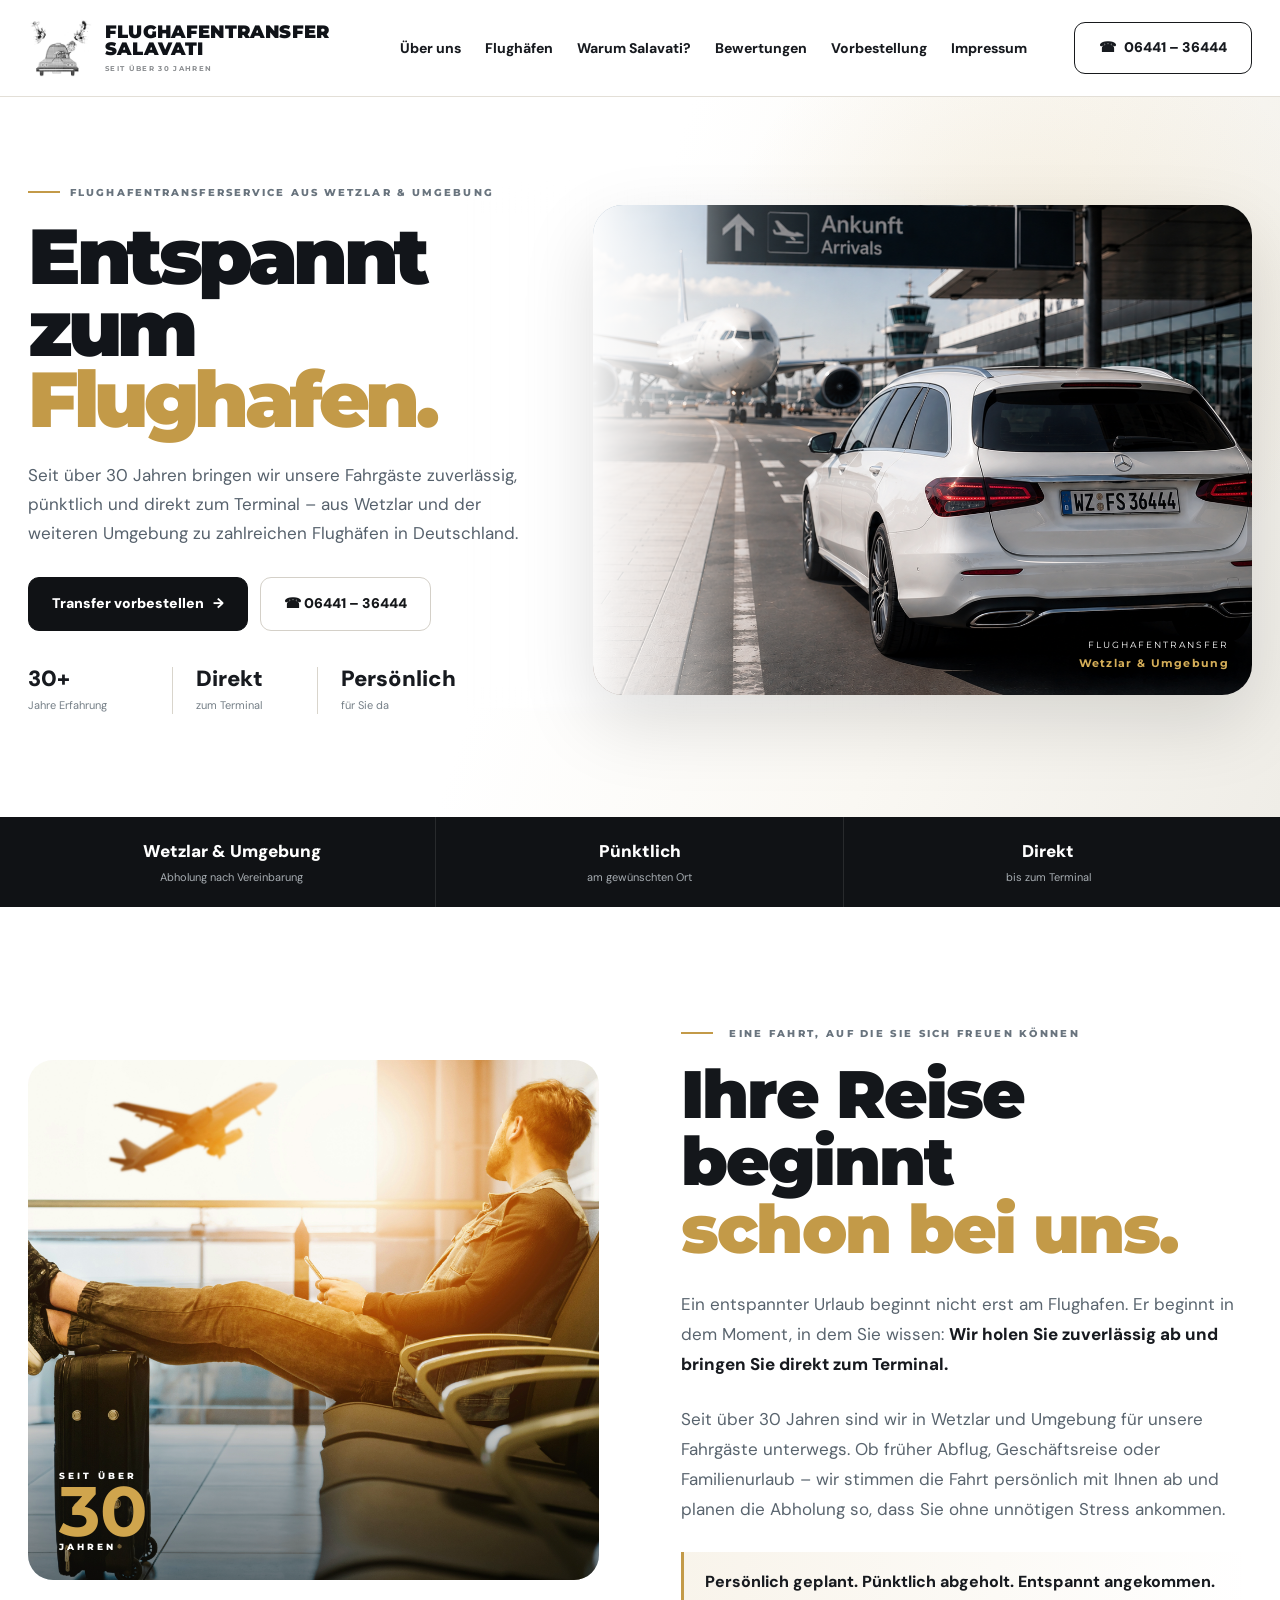
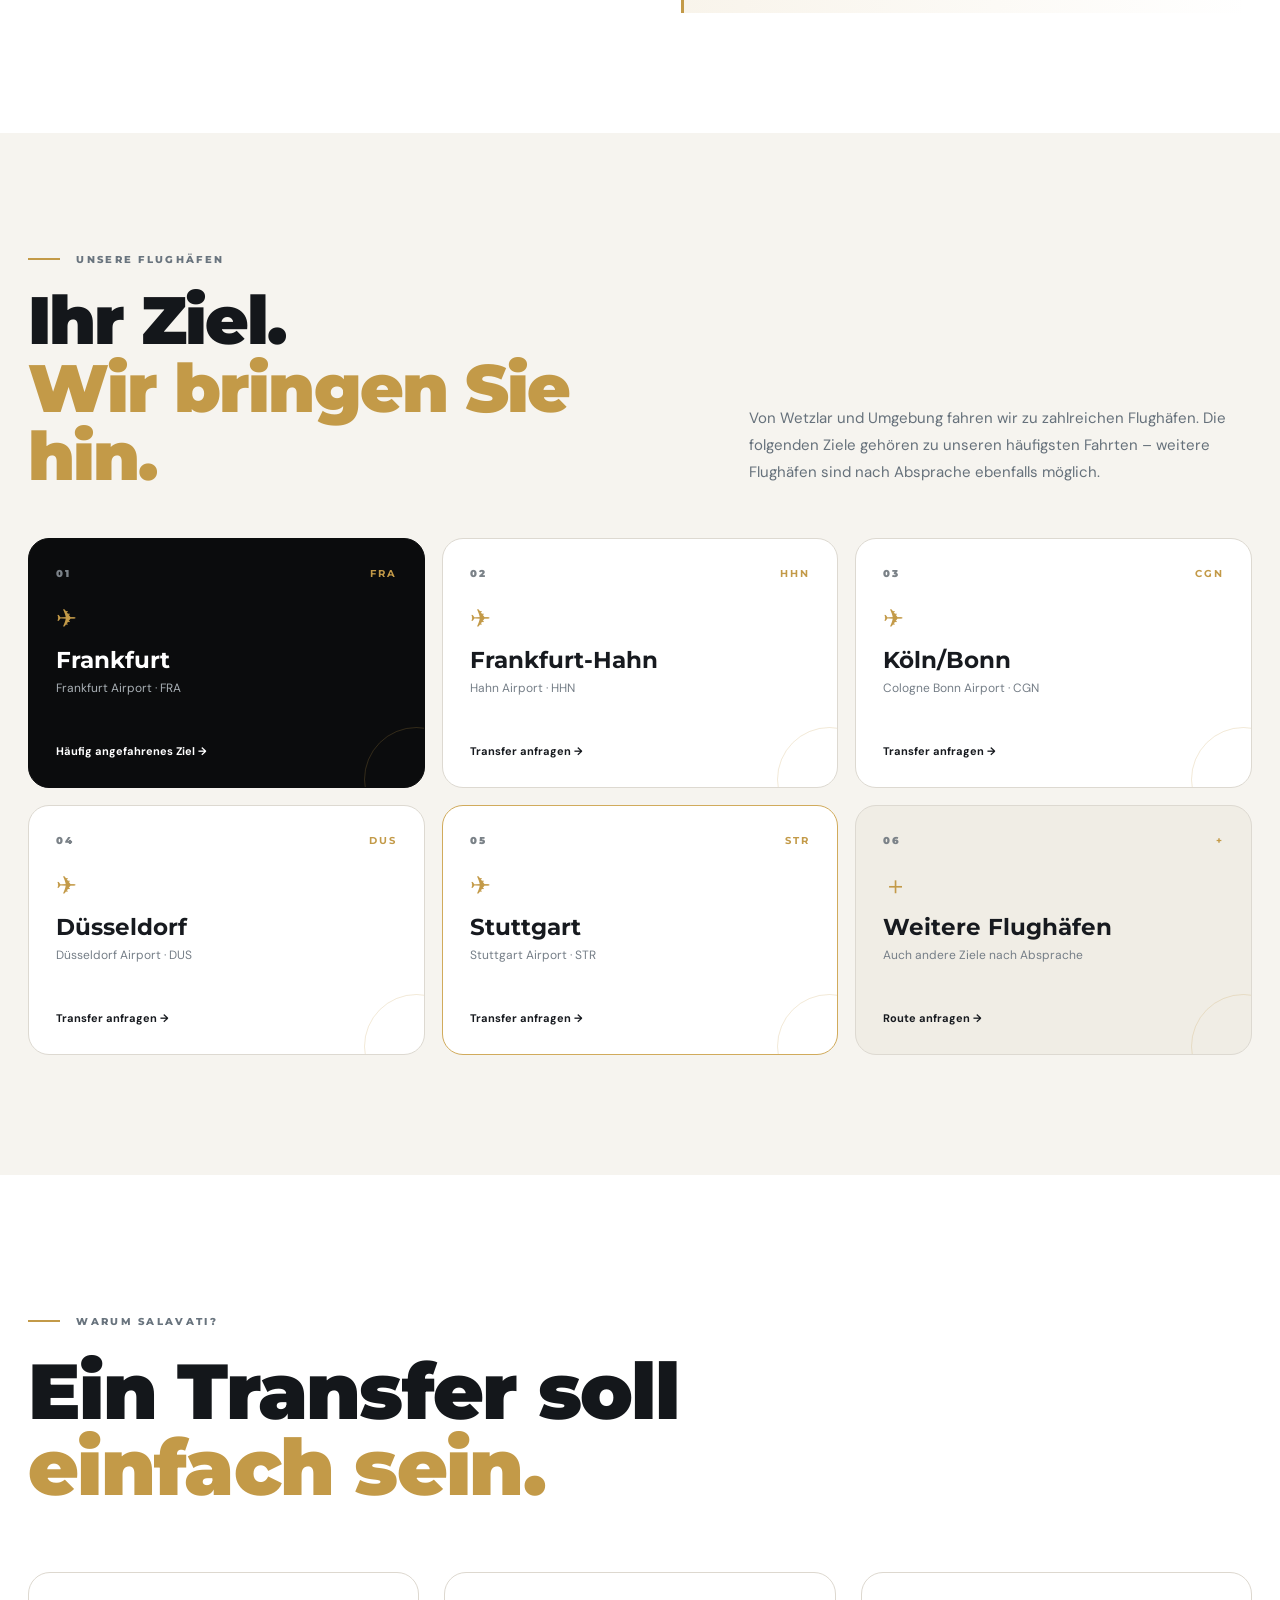
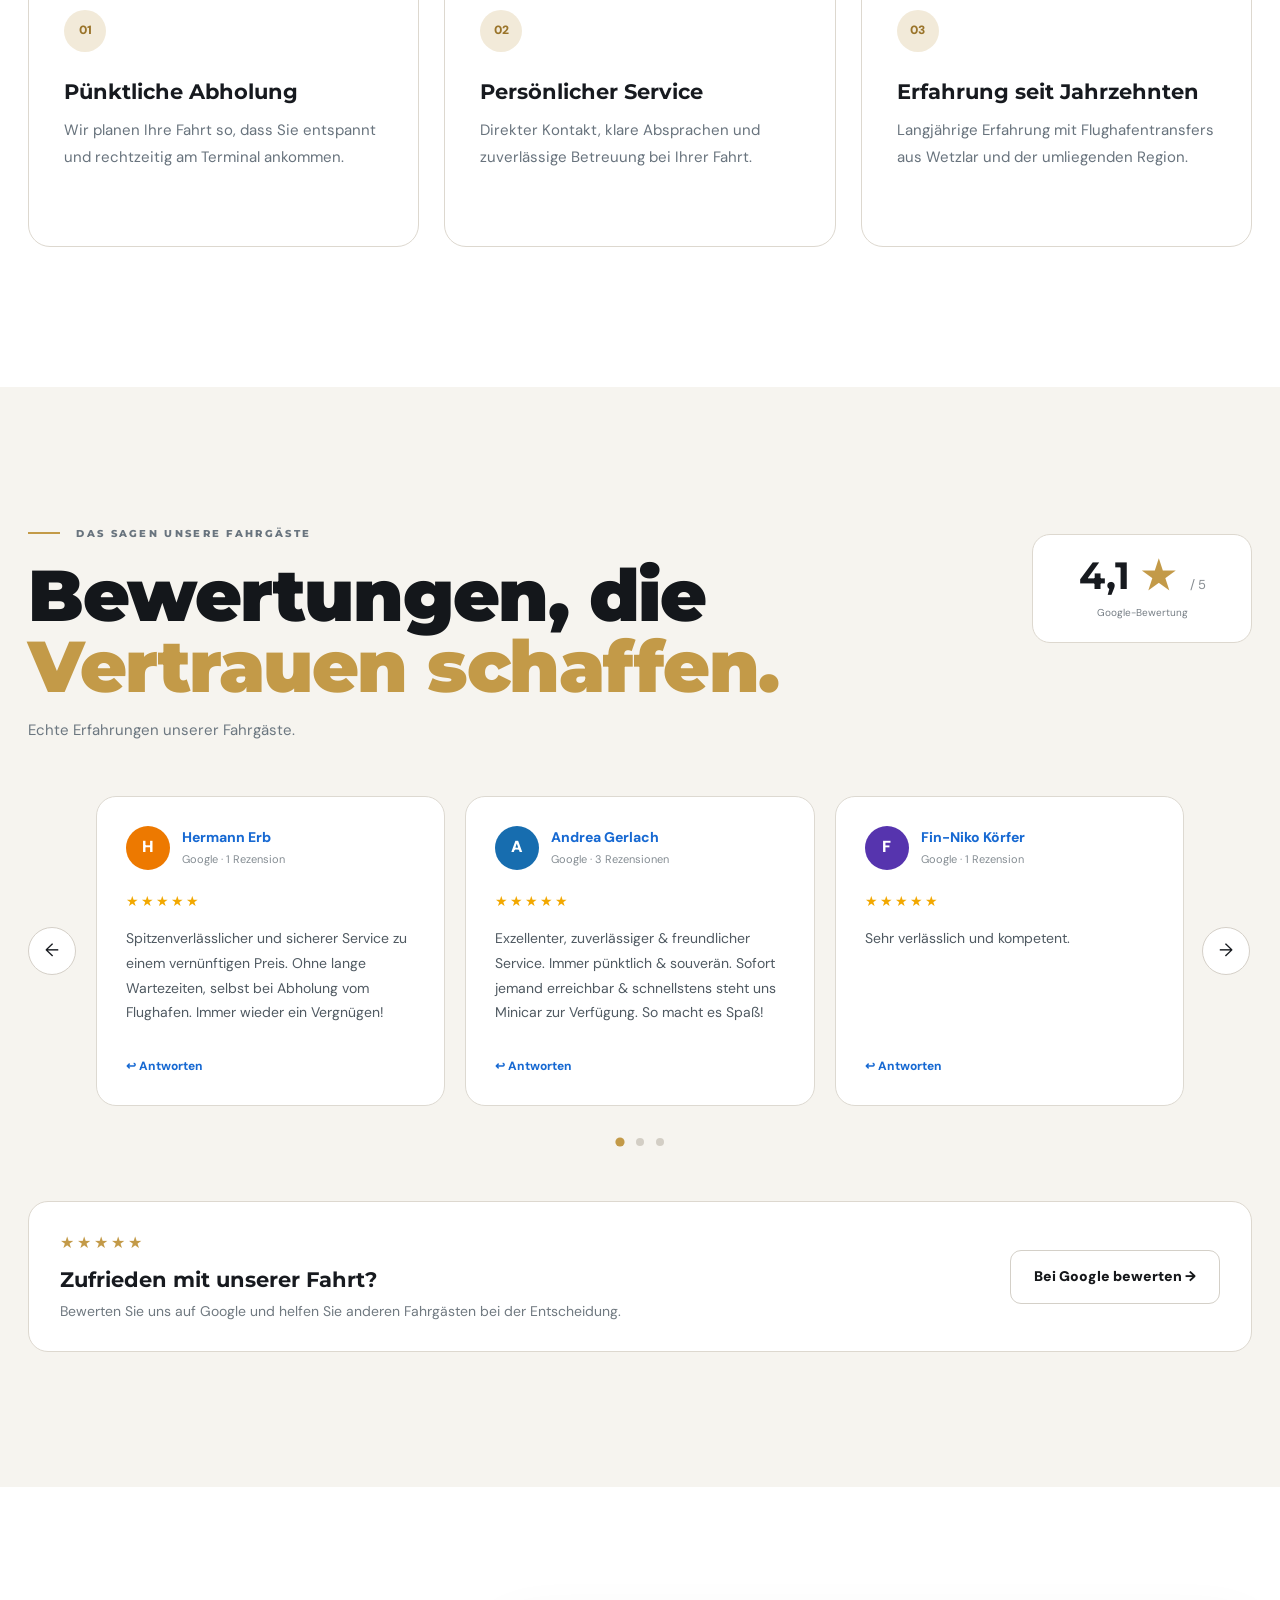
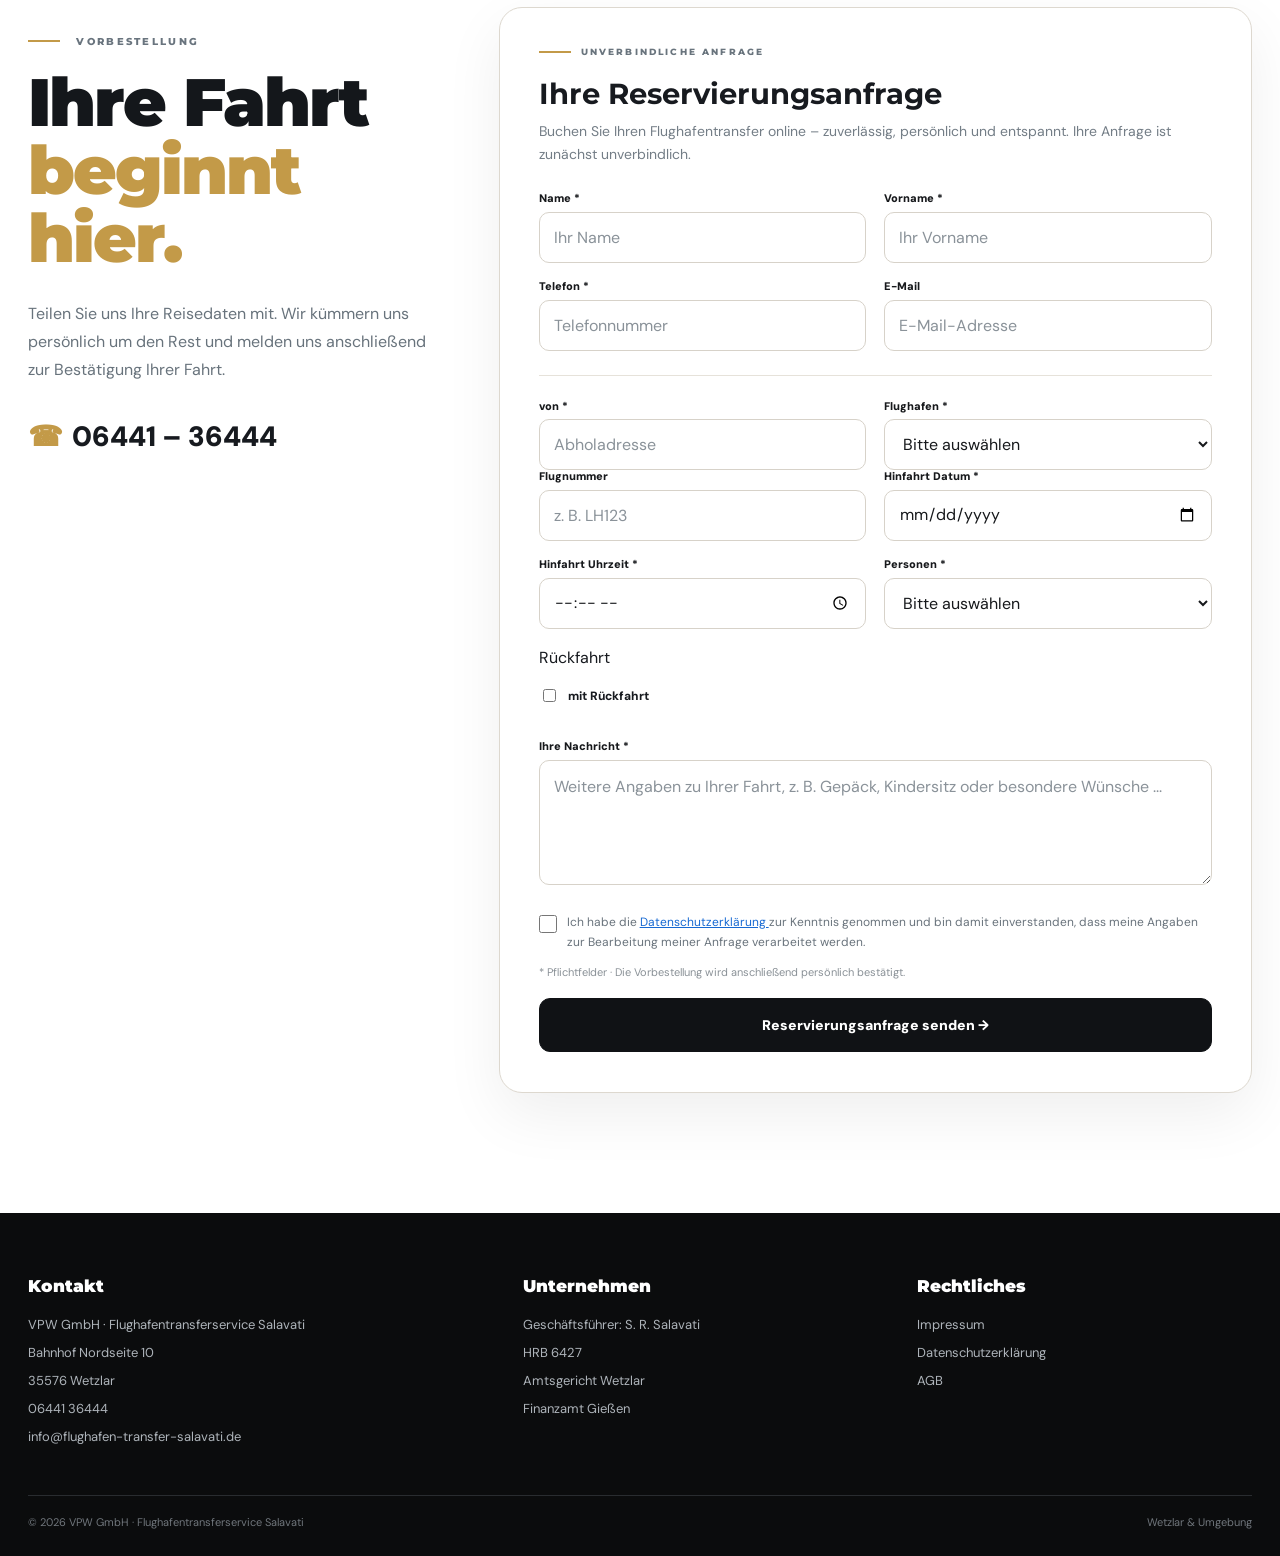
==== commit bed52948: "Update index.html" ====
--- a/index.html
+++ b/index.html
@@ -103,13 +103,13 @@
                 Warum Salavati?
             </a>
 
-            <a href="#vorbestellung">
-                Vorbestellung
-            </a>
-
-            <a href="#bewertungen">
-                Bewertungen
-            </a>
+           <a href="#bewertungen">
+    Bewertungen
+</a>
+
+<a href="#vorbestellung">
+    Vorbestellung
+</a>
 
             <a href="impressum.html">
                 Impressum
@@ -1325,11 +1325,11 @@
 
 
         <form
-            class="form"
-            id="bookingForm"
-            action="https://formspree.io/f/xjyvggdl"
-            method="POST"
-        >
+    class="form"
+    id="bookingForm"
+    action="https://formspree.io/f/xjyvgqdl"
+    method="POST"
+>
             <input type="hidden" name="_subject" value="Neue Reservierungsanfrage – Flughafentransfer Salavati">
 
 
--- a/style.css
+++ b/style.css
@@ -2236,3 +2236,95 @@
     }
 
 }
+/* =========================================================
+   MOBILE FIX – REVIEWS
+   ========================================================= */
+
+@media (max-width: 650px) {
+
+    /* Bewertungen Überschrift */
+    .reviews-heading {
+        display: block;
+    }
+
+    .reviews-heading .section-title {
+        font-size: 42px;
+        line-height: 0.98;
+        letter-spacing: -2.5px;
+        max-width: 100%;
+        overflow-wrap: normal;
+    }
+
+    .reviews-subtitle {
+        font-size: 15px;
+        margin-top: 20px;
+    }
+
+    /* Bewertungsbox */
+    .rating-box {
+        width: 100%;
+        height: auto;
+        min-height: 0;
+        margin-top: 28px;
+        padding: 28px 24px;
+        display: flex;
+        align-items: center;
+        gap: 10px;
+    }
+
+    .rating-box strong {
+        font-size: 42px;
+        line-height: 1;
+    }
+
+    .rating-box strong span {
+        font-size: 42px;
+    }
+
+    .rating-box > div {
+        font-size: 20px;
+    }
+
+    .rating-box small {
+        display: block;
+        width: 100%;
+        font-size: 13px;
+        margin-top: 8px;
+    }
+
+    /* Slider */
+    .review-slider {
+        width: 100%;
+        margin-top: 28px;
+        display: block;
+    }
+
+    .review-window {
+        width: 100%;
+        overflow: hidden;
+    }
+
+    .review-track {
+        display: flex;
+        gap: 14px;
+    }
+
+    .review-card {
+        flex: 0 0 100%;
+        width: 100%;
+        min-width: 100%;
+        box-sizing: border-box;
+        padding: 24px;
+    }
+
+    /* Pfeile auf dem Handy nicht neben die Karte quetschen */
+    .review-arrow {
+        display: none;
+    }
+
+    /* Punkte */
+    .review-dots {
+        margin-top: 18px;
+    }
+
+}
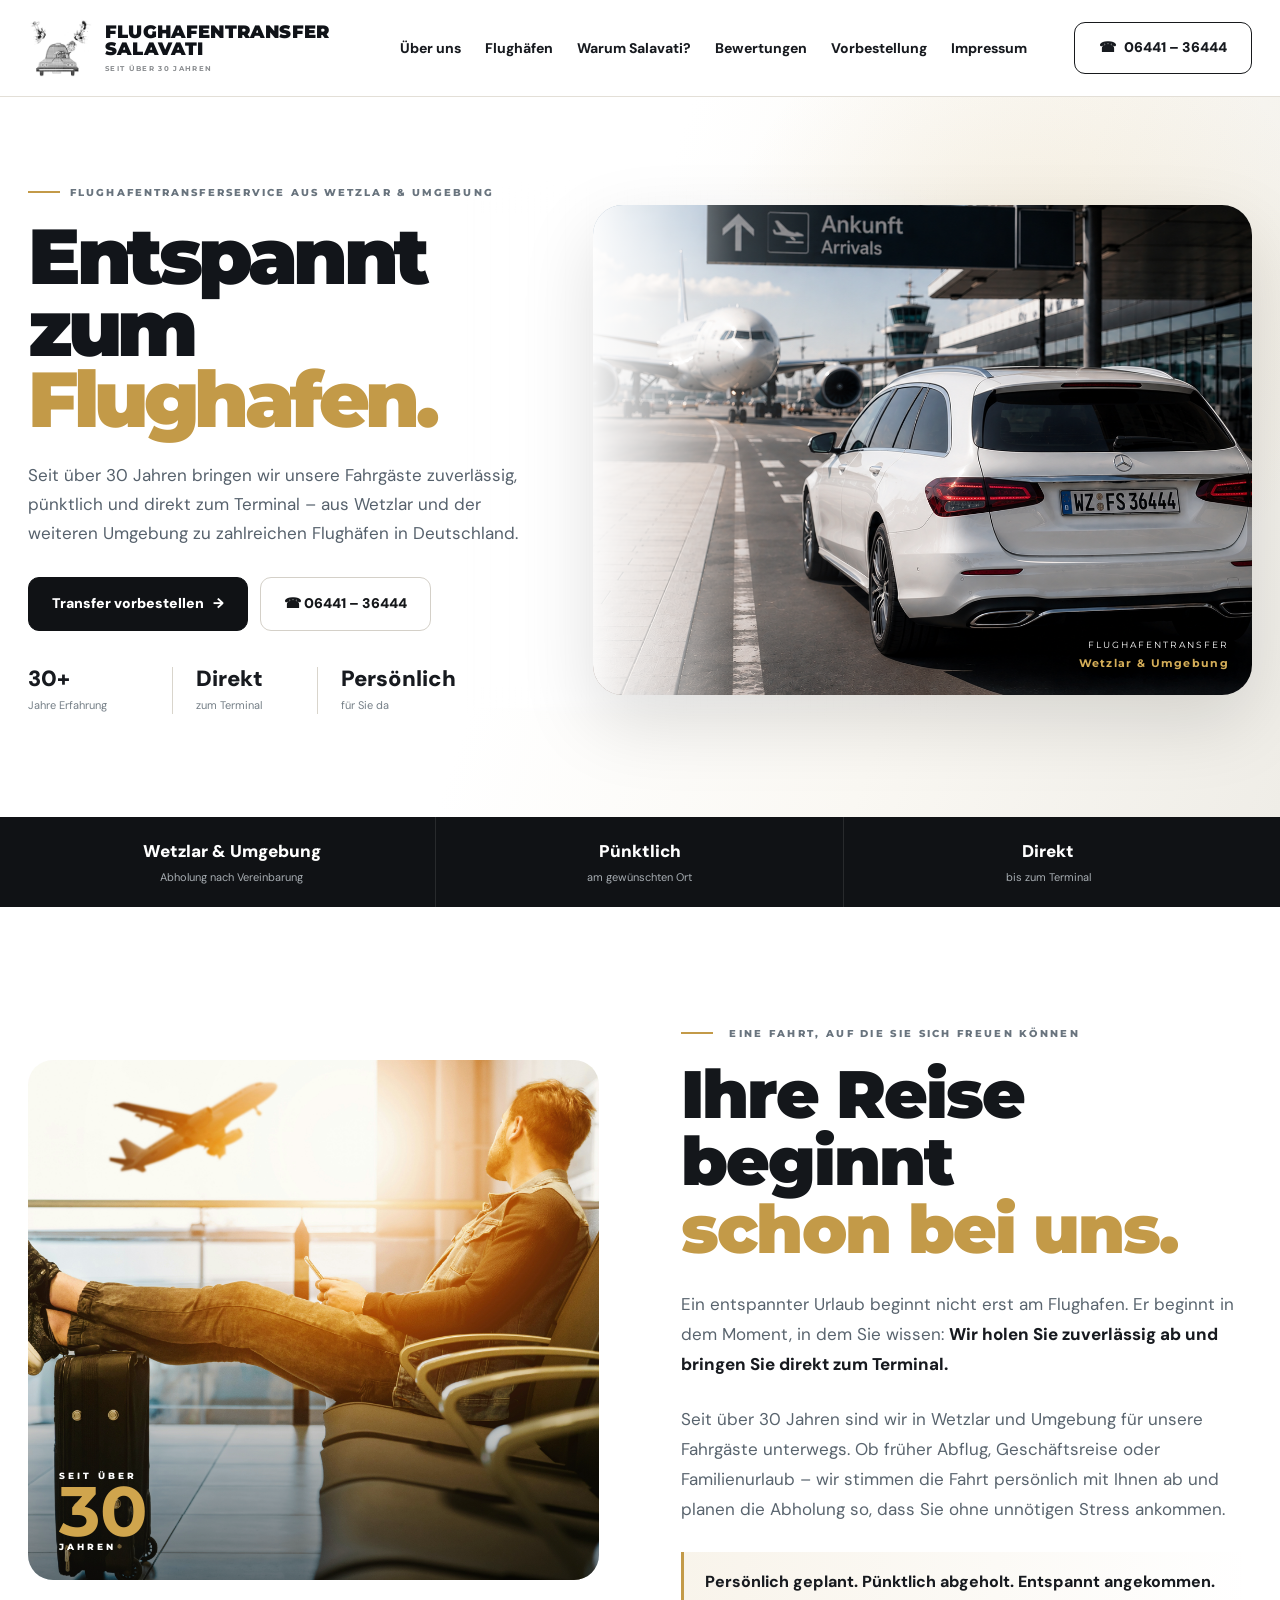
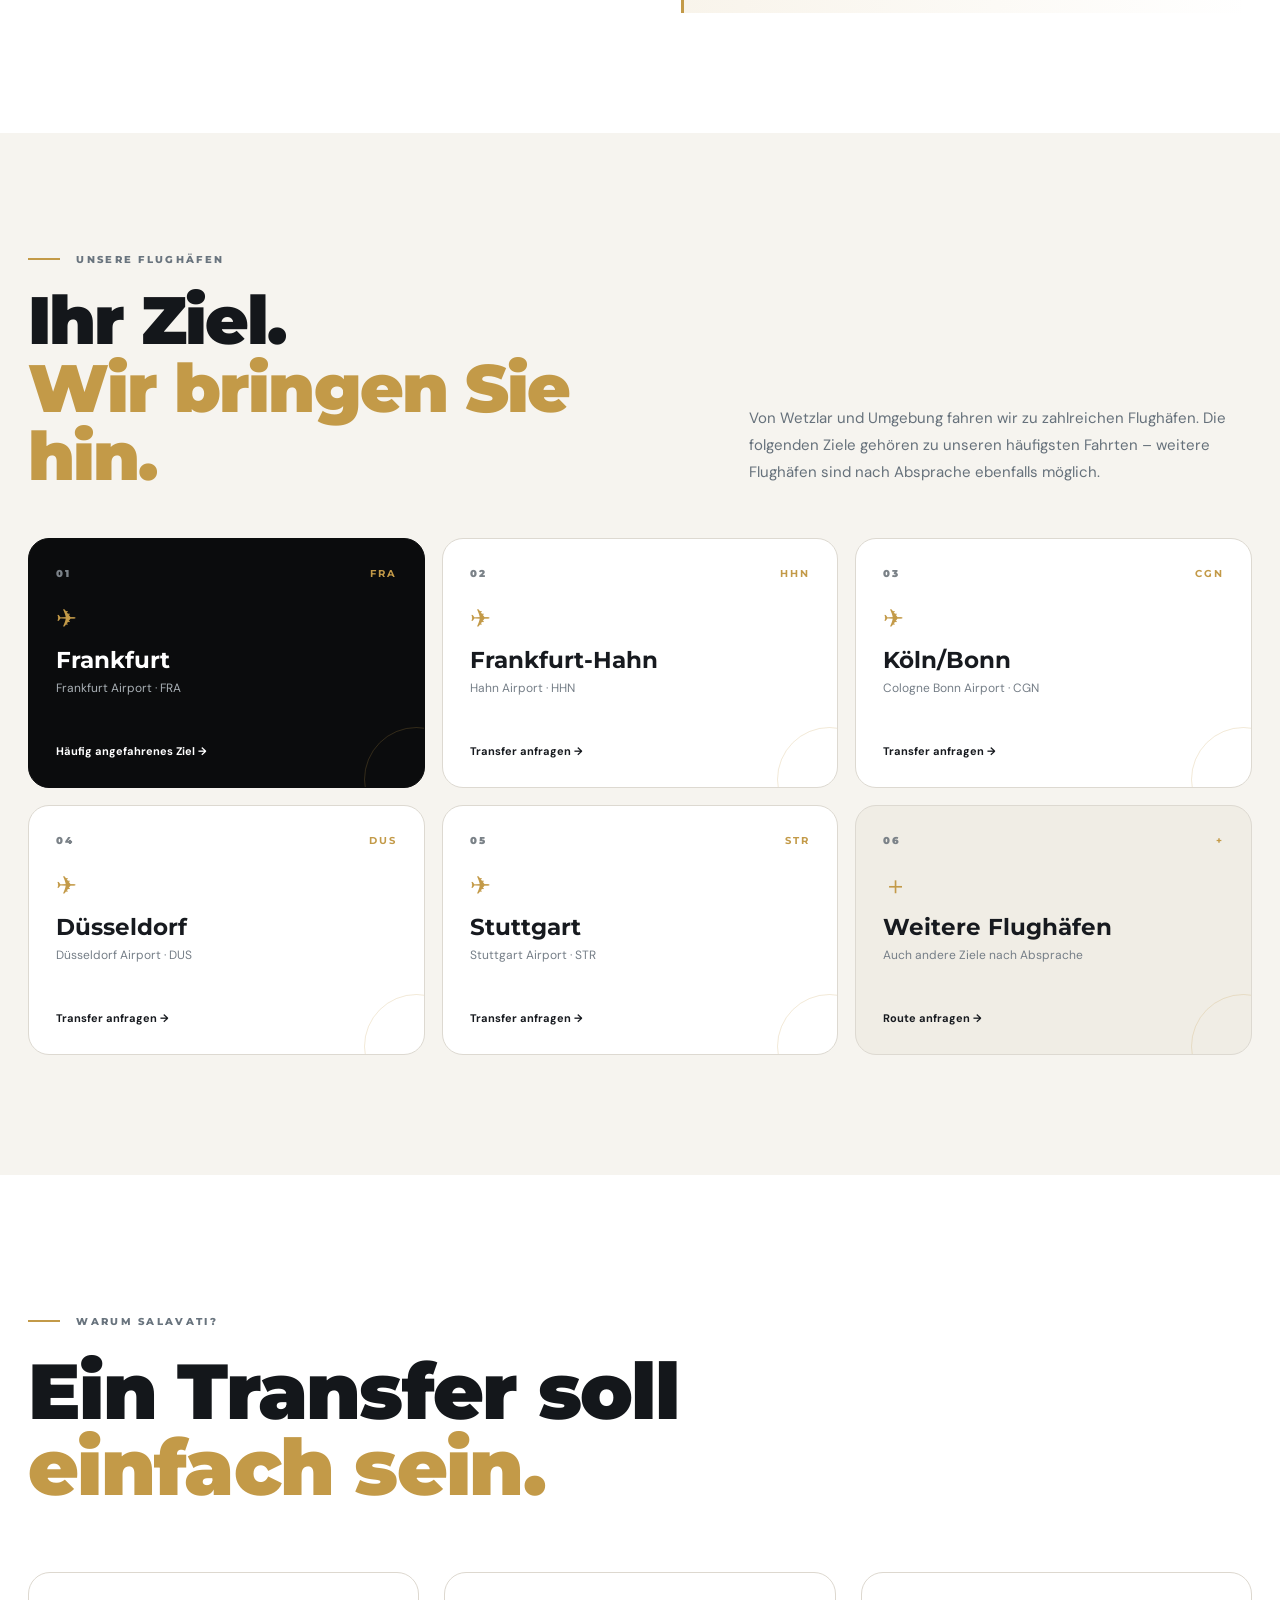
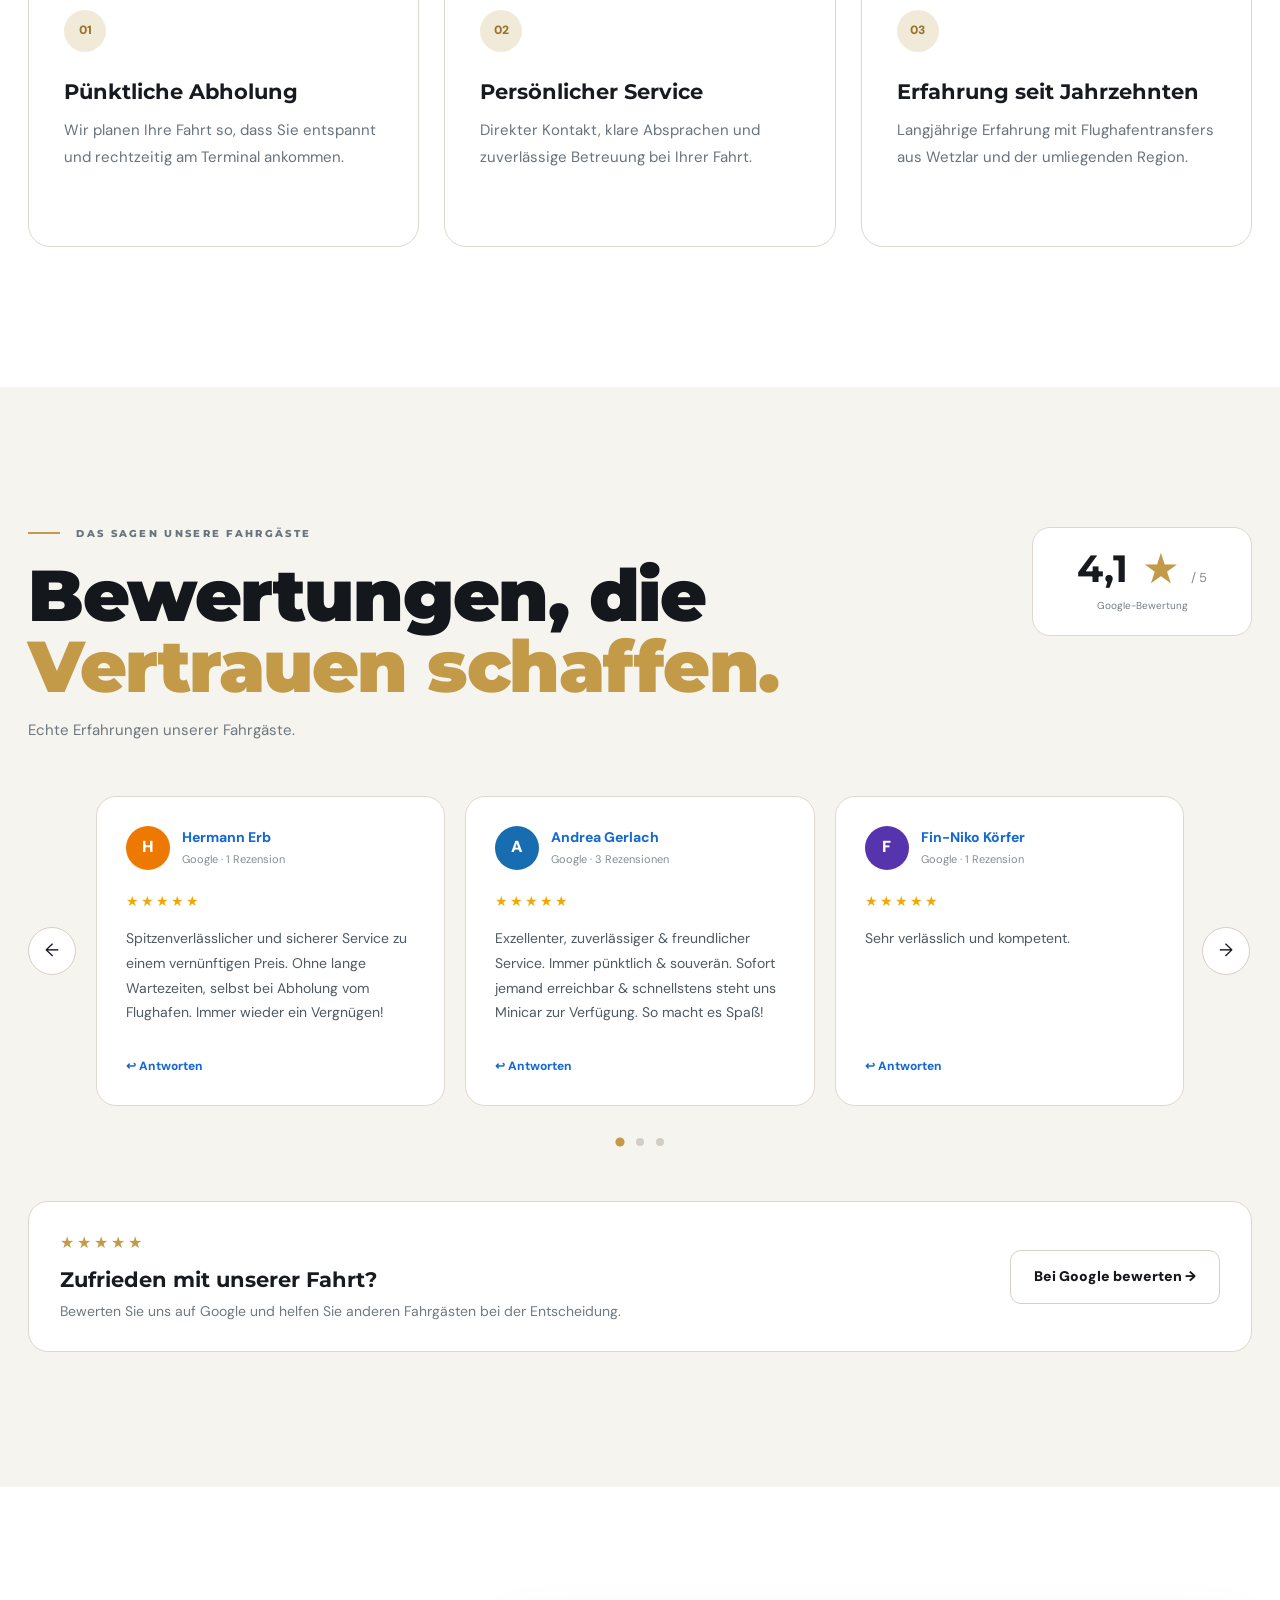
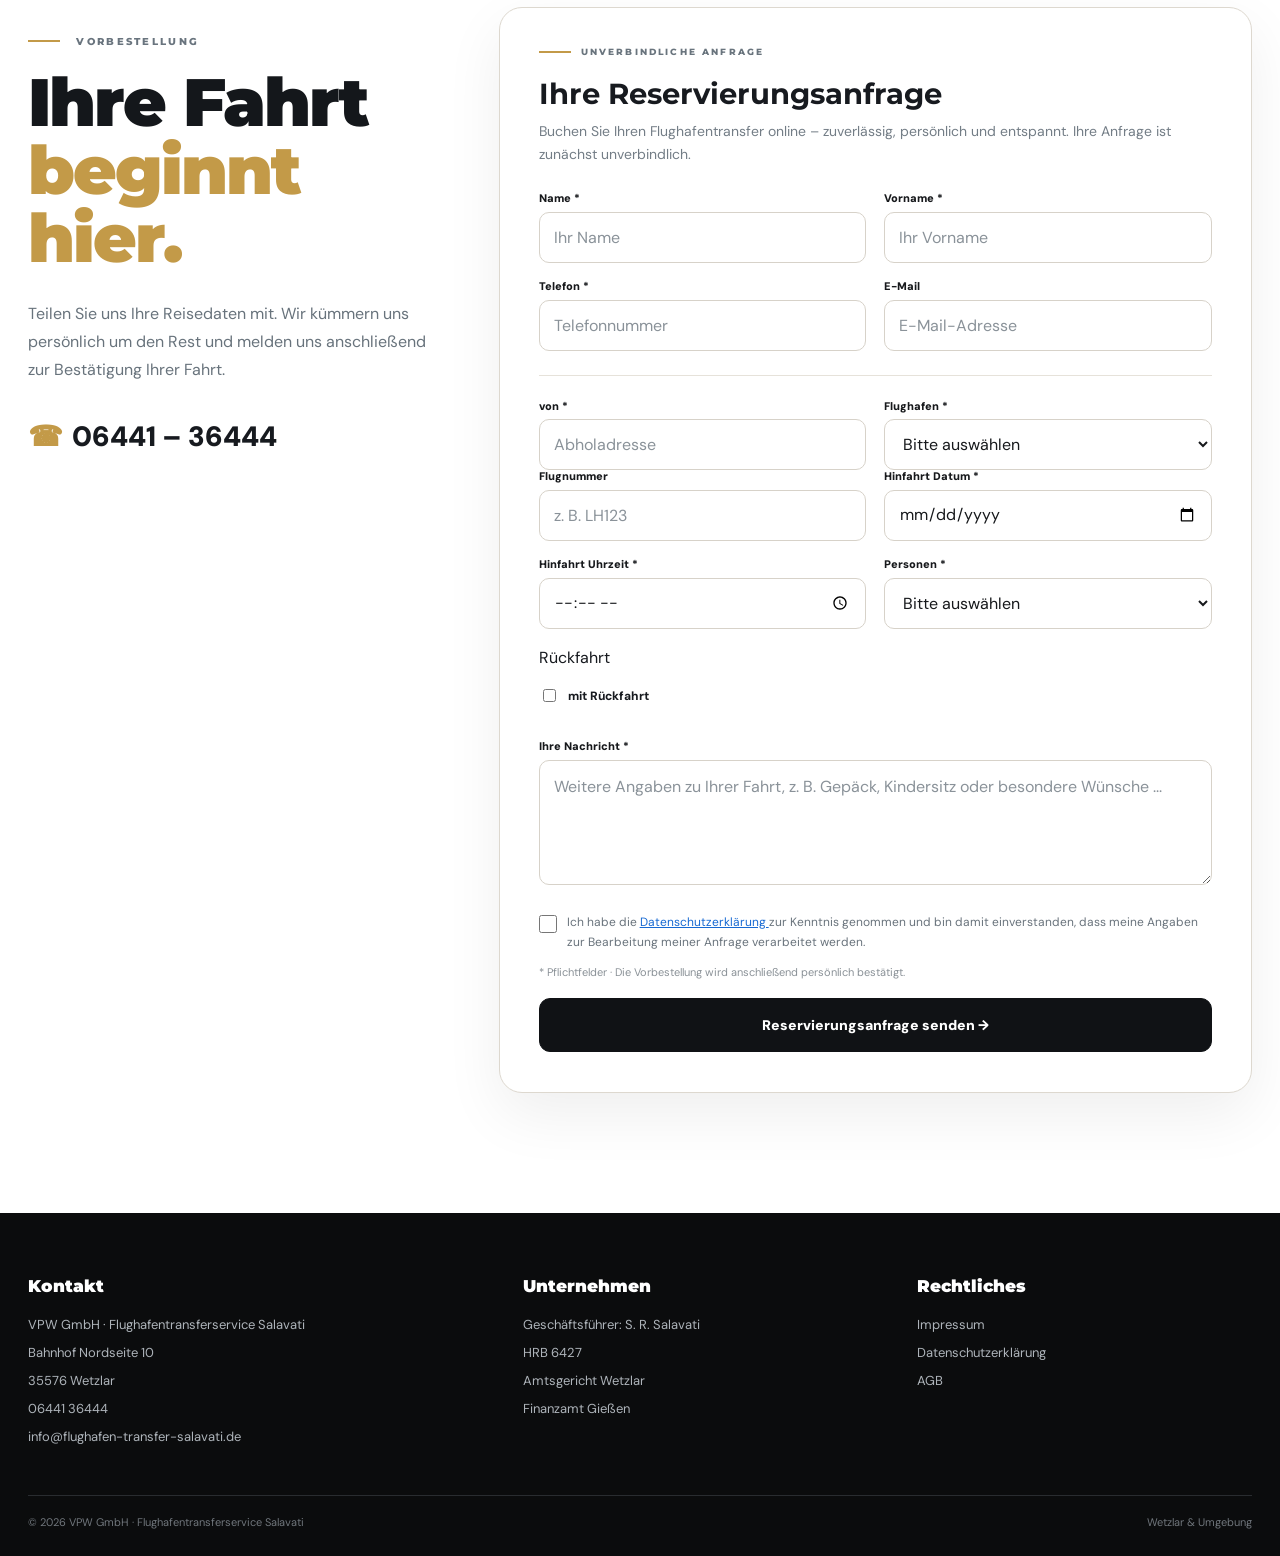
==== commit 68616fdf: "Update index.html" ====
--- a/index.html
+++ b/index.html
@@ -1254,11 +1254,13 @@
             <!-- HIER SPÄTER EUREN GOOGLE-BEWERTUNGSLINK EINTRAGEN -->
 
             <a
-                href="#"
-                class="btn secondary google-button"
-            >
-                Bei Google bewerten →
-            </a>
+    href="https://search.google.com/local/writereview?placeid=ChIJzdV19r5bvEcRx4Tzn0Ifgd0"
+    class="btn secondary google-button"
+    target="_blank"
+    rel="noopener"
+>
+    Bei Google bewerten →
+</a>
 
         </div>
 
@@ -1599,10 +1601,6 @@
 
                         <option>
                             8 Personen
-                        </option>
-
-                        <option>
-                            9 Personen
                         </option>
 
                     </select>
--- a/style.css
+++ b/style.css
@@ -1,282 +1,352 @@
 /* =========================================================
    FLUGHAFENTRANSFER SALAVATI
-   SAUBERE GESAMT-CSS
-   Desktop / iPad / Handy
-========================================================= */
-
-:root{
-    --black:#101215;
-    --gold:#c39a48;
-    --gold-dark:#aa7f2f;
-    --cream:#f6f4ef;
-    --white:#ffffff;
-    --text:#171a1f;
-    --muted:#68737d;
-    --line:#ddd8cf;
-    --soft:#faf9f6;
-    --max:1400px;
-}
+   KOMPLETTE SAUBERE CSS
+   ========================================================= */
+
+
+/* =========================================================
+   VARIABLEN
+   ========================================================= */
+
+:root {
+    --black: #101215;
+    --gold: #c39a48;
+    --gold-dark: #aa7f2f;
+    --cream: #f6f4ef;
+    --white: #ffffff;
+    --text: #171a1f;
+    --muted: #68737d;
+    --line: #ddd8cf;
+    --soft: #faf9f6;
+
+    --max-width: 1400px;
+}
+
 
 /* =========================================================
    RESET
-========================================================= */
+   ========================================================= */
 
 *,
 *::before,
-*::after{
-    box-sizing:border-box;
-}
-
-html{
-    width:100%;
-    max-width:100%;
-    margin:0;
-    padding:0;
-    scroll-behavior:smooth;
-    overflow-x:hidden;
-}
-
-body{
-    width:100%;
-    max-width:100%;
-    margin:0;
-    padding:0;
-    background:#fff;
-    color:var(--text);
-    font-family:"DM Sans",Arial,Helvetica,sans-serif;
-    line-height:1.55;
-    overflow-x:hidden;
-}
-
-body.menu-open{
-    overflow:hidden;
-}
-
-a{
-    color:inherit;
-    text-decoration:none;
-}
-
-img{
-    display:block;
-    max-width:100%;
+*::after {
+    box-sizing: border-box;
+}
+
+html {
+    width: 100%;
+    margin: 0;
+    padding: 0;
+    scroll-behavior: smooth;
+    overflow-x: hidden;
+}
+
+body {
+    width: 100%;
+    margin: 0;
+    padding: 0;
+
+    background: #ffffff;
+    color: var(--text);
+
+    font-family: "DM Sans", Arial, Helvetica, sans-serif;
+    line-height: 1.55;
+
+    overflow-x: hidden;
+}
+
+body.menu-open {
+    overflow: hidden;
+}
+
+a {
+    color: inherit;
+    text-decoration: none;
+}
+
+img {
+    display: block;
+    max-width: 100%;
 }
 
 button,
 input,
 select,
-textarea{
-    font:inherit;
-}
-
-button{
-    cursor:pointer;
-}
-
-.container{
-    width:min(var(--max),calc(100% - 56px));
-    margin-inline:auto;
+textarea {
+    font: inherit;
+}
+
+button {
+    cursor: pointer;
+}
+
+
+/* =========================================================
+   CONTAINER
+   ========================================================= */
+
+.container {
+    width: min(var(--max-width), calc(100% - 56px));
+    margin-inline: auto;
 }
 
 
 /* =========================================================
    TYPOGRAFIE
-========================================================= */
-
-.section-tag{
-    margin:0 0 20px;
-    color:#69747e;
-    font-family:"Montserrat",Arial,sans-serif;
-    font-size:10px;
-    line-height:1.35;
-    font-weight:800;
-    letter-spacing:.23em;
-    text-transform:uppercase;
-}
-
-.section-tag::before{
-    content:"";
-    display:inline-block;
-    width:32px;
-    height:2px;
-    margin:0 11px 3px 0;
-    background:var(--gold);
-}
-
-.section-title{
-    margin:0;
-    color:#14171b;
-    font-family:"Montserrat",Arial,sans-serif;
-    font-size:clamp(50px,5.2vw,76px);
-    line-height:1.02;
-    letter-spacing:-2px;
-    font-weight:900;
-}
-
-.section-title span{
-    display:block;
-    color:var(--gold);
+   ========================================================= */
+
+.section-tag {
+    margin: 0 0 20px;
+
+    color: #69747e;
+
+    font-family: "Montserrat", Arial, sans-serif;
+    font-size: 10px;
+    line-height: 1.35;
+    font-weight: 800;
+
+    letter-spacing: .23em;
+    text-transform: uppercase;
+}
+
+.section-tag::before {
+    content: "";
+
+    display: inline-block;
+
+    width: 32px;
+    height: 2px;
+
+    margin: 0 11px 3px 0;
+
+    background: var(--gold);
+}
+
+.section-title {
+    margin: 0;
+
+    color: #14171b;
+
+    font-family: "Montserrat", Arial, sans-serif;
+    font-size: clamp(50px, 5.2vw, 76px);
+    line-height: 1.02;
+    letter-spacing: -2px;
+    font-weight: 900;
+}
+
+.section-title span {
+    display: block;
+    color: var(--gold);
 }
 
 
 /* =========================================================
    HEADER
-========================================================= */
-
-.site-header{
-    position:relative;
-    z-index:1000;
-    width:100%;
-    background:#fff;
-    border-bottom:1px solid #e3dfd7;
-}
-
-.header-inner{
-    min-height:96px;
-    display:flex;
-    align-items:center;
-    gap:24px;
-}
-
-.brand{
-    min-width:325px;
-    flex:0 0 auto;
-    display:flex;
-    align-items:center;
-    gap:13px;
-}
-
-.brand-logo{
-    width:64px;
-    height:64px;
-    flex:0 0 64px;
-    object-fit:contain;
-}
-
-.brand-copy{
-    min-width:0;
-    display:flex;
-    flex-direction:column;
-    justify-content:center;
-    line-height:.95;
-}
-
-.brand-copy strong{
-    display:block;
-    color:#101318;
-    font-family:"Montserrat",Arial,sans-serif;
-    font-size:18px;
-    line-height:.96;
-    font-weight:900;
-    letter-spacing:.01em;
-    white-space:nowrap;
-}
-
-.brand-copy span{
-    display:block;
-    margin-top:7px;
-    color:#8a8d90;
-    font-family:"Montserrat",Arial,sans-serif;
-    font-size:7px;
-    line-height:1;
-    font-weight:700;
-    letter-spacing:.19em;
-    white-space:nowrap;
-}
-
-.main-nav{
-    min-width:0;
-    flex:1 1 auto;
-    display:flex;
-    align-items:center;
-    justify-content:center;
-    gap:24px;
-    white-space:nowrap;
-}
-
-.main-nav a{
-    position:relative;
-    padding:7px 0;
-    font-size:14px;
-    line-height:1;
-    font-weight:800;
-}
-
-.main-nav a::after{
-    content:"";
-    position:absolute;
-    left:0;
-    right:0;
-    bottom:0;
-    height:2px;
-    background:var(--gold);
-    transform:scaleX(0);
-    transition:transform .2s ease;
-}
-
-.main-nav a:hover{
-    color:var(--gold-dark);
-}
-
-.main-nav a:hover::after{
-    transform:scaleX(1);
-}
-
-.header-actions{
-    flex:0 0 auto;
-    display:flex;
-    align-items:center;
-    gap:9px;
-}
-
-.phone-box{
-    min-width:178px;
-    height:52px;
-    padding:0 18px;
-    display:inline-flex;
-    align-items:center;
-    justify-content:center;
-    gap:8px;
-    border:1.5px solid #17191c;
-    border-radius:11px;
-    background:#fff;
-    font-size:14px;
-    font-weight:900;
-    white-space:nowrap;
-    transition:background .2s ease,color .2s ease;
-}
-
-.phone-box:hover{
-    background:#101215;
-    color:#fff;
-}
-
-.menu-toggle{
-    display:none;
-    width:46px;
-    height:46px;
-    align-items:center;
-    justify-content:center;
-    border:1px solid var(--line);
-    border-radius:11px;
-    background:#fff;
-    color:var(--text);
-    font-size:22px;
-}
-
-.mobile-nav{
-    display:none;
+   ========================================================= */
+
+.site-header {
+    position: relative;
+    z-index: 1000;
+
+    width: 100%;
+
+    background: #ffffff;
+    border-bottom: 1px solid #e3dfd7;
+}
+
+.header-inner {
+    min-height: 96px;
+
+    display: flex;
+    align-items: center;
+
+    gap: 24px;
+}
+
+.brand {
+    min-width: 325px;
+    flex: 0 0 auto;
+
+    display: flex;
+    align-items: center;
+
+    gap: 13px;
+}
+
+.brand-logo {
+    width: 64px;
+    height: 64px;
+
+    flex: 0 0 64px;
+
+    object-fit: contain;
+}
+
+.brand-copy {
+    min-width: 0;
+
+    display: flex;
+    flex-direction: column;
+    justify-content: center;
+
+    line-height: .95;
+}
+
+.brand-copy strong {
+    display: block;
+
+    color: #101318;
+
+    font-family: "Montserrat", Arial, sans-serif;
+    font-size: 18px;
+    line-height: .96;
+    font-weight: 900;
+
+    letter-spacing: .01em;
+
+    white-space: nowrap;
+}
+
+.brand-copy span {
+    display: block;
+
+    margin-top: 7px;
+
+    color: #8a8d90;
+
+    font-family: "Montserrat", Arial, sans-serif;
+    font-size: 7px;
+    line-height: 1;
+    font-weight: 700;
+
+    letter-spacing: .19em;
+
+    white-space: nowrap;
+}
+
+.main-nav {
+    min-width: 0;
+    flex: 1 1 auto;
+
+    display: flex;
+    align-items: center;
+    justify-content: center;
+
+    gap: 24px;
+
+    white-space: nowrap;
+}
+
+.main-nav a {
+    position: relative;
+
+    padding: 7px 0;
+
+    font-size: 14px;
+    line-height: 1;
+    font-weight: 800;
+}
+
+.main-nav a::after {
+    content: "";
+
+    position: absolute;
+
+    left: 0;
+    right: 0;
+    bottom: 0;
+
+    height: 2px;
+
+    background: var(--gold);
+
+    transform: scaleX(0);
+    transition: transform .2s ease;
+}
+
+.main-nav a:hover {
+    color: var(--gold-dark);
+}
+
+.main-nav a:hover::after {
+    transform: scaleX(1);
+}
+
+.header-actions {
+    flex: 0 0 auto;
+
+    display: flex;
+    align-items: center;
+
+    gap: 9px;
+}
+
+.phone-box {
+    min-width: 178px;
+    height: 52px;
+
+    padding: 0 18px;
+
+    display: inline-flex;
+    align-items: center;
+    justify-content: center;
+
+    gap: 8px;
+
+    border: 1.5px solid #17191c;
+    border-radius: 11px;
+
+    background: #ffffff;
+
+    font-size: 14px;
+    font-weight: 900;
+
+    white-space: nowrap;
+
+    transition:
+        background .2s ease,
+        color .2s ease;
+}
+
+.phone-box:hover {
+    background: var(--black);
+    color: #ffffff;
+}
+
+.menu-toggle {
+    display: none;
+
+    width: 46px;
+    height: 46px;
+
+    align-items: center;
+    justify-content: center;
+
+    border: 1px solid var(--line);
+    border-radius: 11px;
+
+    background: #ffffff;
+    color: var(--text);
+
+    font-size: 22px;
+}
+
+.mobile-nav {
+    display: none;
 }
 
 
 /* =========================================================
    HERO
-========================================================= */
-
-.hero{
-    position:relative;
-    min-height:720px;
-    overflow:hidden;
+   ========================================================= */
+
+.hero {
+    position: relative;
+
+    min-height: 720px;
+
+    overflow: hidden;
+
     background:
         radial-gradient(
             circle at 80% 30%,
@@ -285,92 +355,121 @@
         ),
         linear-gradient(
             110deg,
-            #fff 0%,
-            #fff 45%,
+            #ffffff 0%,
+            #ffffff 45%,
             #faf8f3 72%,
             #efede7 100%
         );
 }
 
-.hero-grid{
-    min-height:720px;
-    display:grid;
-    grid-template-columns:minmax(0,.88fr) minmax(0,1.12fr);
-    align-items:center;
-    gap:48px;
-    padding:30px 0 44px;
-}
-
-.hero-copy{
-    position:relative;
-    z-index:3;
-    min-width:0;
-}
-
-.eyebrow{
-    display:flex;
-    align-items:center;
-    gap:10px;
-    color:#69747e;
-    font-family:"Montserrat",Arial,sans-serif;
-    font-size:10px;
-    line-height:1.3;
-    font-weight:800;
-    letter-spacing:.21em;
-    text-transform:uppercase;
-}
-
-.eyebrow i{
-    width:32px;
-    height:2px;
-    flex:0 0 32px;
-    background:var(--gold);
-}
-
-.hero h1{
-    max-width:650px;
-    margin:22px 0 25px;
-    color:#12151a;
-    font-family:"Montserrat",Arial,sans-serif;
-    font-size:clamp(61px,6.1vw,90px);
-    line-height:.92;
-    letter-spacing:-4.5px;
-    font-weight:900;
-}
-
-.hero h1 span{
-    display:block;
-    color:var(--gold);
-}
-
-.hero-text{
-    max-width:610px;
-    margin:0;
-    color:#56616c;
-    font-size:17px;
-    line-height:1.7;
-}
-
-.hero-actions{
-    display:flex;
-    flex-wrap:wrap;
-    gap:12px;
-    margin-top:29px;
-}
-
-.btn{
-    min-height:54px;
-    padding:0 23px;
-    display:inline-flex;
-    align-items:center;
-    justify-content:center;
-    gap:9px;
-    border:1px solid #d4d0c8;
-    border-radius:11px;
-    background:#fff;
-    color:#15171a;
-    font-size:14px;
-    font-weight:900;
+.hero-grid {
+    min-height: 720px;
+
+    display: grid;
+
+    grid-template-columns:
+        minmax(0, .88fr)
+        minmax(0, 1.12fr);
+
+    align-items: center;
+
+    gap: 48px;
+
+    padding: 30px 0 44px;
+}
+
+.hero-copy {
+    position: relative;
+    z-index: 3;
+
+    min-width: 0;
+}
+
+.eyebrow {
+    display: flex;
+    align-items: center;
+
+    gap: 10px;
+
+    color: #69747e;
+
+    font-family: "Montserrat", Arial, sans-serif;
+    font-size: 10px;
+    line-height: 1.3;
+    font-weight: 800;
+
+    letter-spacing: .21em;
+    text-transform: uppercase;
+}
+
+.eyebrow i {
+    width: 32px;
+    height: 2px;
+
+    flex: 0 0 32px;
+
+    background: var(--gold);
+}
+
+.hero h1 {
+    max-width: 650px;
+
+    margin: 22px 0 25px;
+
+    color: #12151a;
+
+    font-family: "Montserrat", Arial, sans-serif;
+    font-size: clamp(61px, 6.1vw, 90px);
+    line-height: .92;
+    letter-spacing: -4.5px;
+    font-weight: 900;
+}
+
+.hero h1 span {
+    display: block;
+    color: var(--gold);
+}
+
+.hero-text {
+    max-width: 610px;
+
+    margin: 0;
+
+    color: #56616c;
+
+    font-size: 17px;
+    line-height: 1.7;
+}
+
+.hero-actions {
+    display: flex;
+    flex-wrap: wrap;
+
+    gap: 12px;
+
+    margin-top: 29px;
+}
+
+.btn {
+    min-height: 54px;
+
+    padding: 0 23px;
+
+    display: inline-flex;
+    align-items: center;
+    justify-content: center;
+
+    gap: 9px;
+
+    border: 1px solid #d4d0c8;
+    border-radius: 11px;
+
+    background: #ffffff;
+    color: #15171a;
+
+    font-size: 14px;
+    font-weight: 900;
+
     transition:
         transform .2s ease,
         background .2s ease,
@@ -378,103 +477,121 @@
         border-color .2s ease;
 }
 
-.btn:hover{
-    transform:translateY(-2px);
-}
-
-.btn.primary{
-    background:#101215;
-    border-color:#101215;
-    color:#fff;
-}
-
-.btn.primary:hover{
-    background:var(--gold);
-    border-color:var(--gold);
-    color:#111;
-}
-
-.btn.secondary:hover{
-    border-color:#101215;
-}
-
-.hero-points{
-    display:flex;
-    margin-top:36px;
-}
-
-.hero-point{
-    min-width:145px;
-    padding:0 23px;
-    border-right:1px solid #d9d5cc;
-}
-
-.hero-point:first-child{
-    padding-left:0;
-}
-
-.hero-point:last-child{
-    border-right:0;
-}
-
-.hero-point strong{
-    display:block;
-    font-size:22px;
-    line-height:1.1;
-    font-weight:900;
-}
-
-.hero-point span{
-    display:block;
-    margin-top:6px;
-    color:#747e86;
-    font-size:11px;
-}
-
-.hero-visual{
-    position:relative;
-    min-width:0;
-    height:560px;
-    display:flex;
-    align-items:center;
-    justify-content:flex-end;
-}
-
-.hero-image-glow{
-    position:absolute;
-    inset:4% -4% 4% -20%;
+.btn:hover {
+    transform: translateY(-2px);
+}
+
+.btn.primary {
+    background: var(--black);
+    border-color: var(--black);
+    color: #ffffff;
+}
+
+.btn.primary:hover {
+    background: var(--gold);
+    border-color: var(--gold);
+    color: #111111;
+}
+
+.btn.secondary:hover {
+    border-color: var(--black);
+}
+
+.hero-points {
+    display: flex;
+
+    margin-top: 36px;
+}
+
+.hero-point {
+    min-width: 145px;
+
+    padding: 0 23px;
+
+    border-right: 1px solid #d9d5cc;
+}
+
+.hero-point:first-child {
+    padding-left: 0;
+}
+
+.hero-point:last-child {
+    border-right: 0;
+}
+
+.hero-point strong {
+    display: block;
+
+    font-size: 22px;
+    line-height: 1.1;
+    font-weight: 900;
+}
+
+.hero-point span {
+    display: block;
+
+    margin-top: 6px;
+
+    color: #747e86;
+
+    font-size: 11px;
+}
+
+.hero-visual {
+    position: relative;
+
+    min-width: 0;
+    height: 560px;
+
+    display: flex;
+    align-items: center;
+    justify-content: flex-end;
+}
+
+.hero-image-glow {
+    position: absolute;
+
+    inset: 4% -4% 4% -20%;
+
     background:
         linear-gradient(
             90deg,
-            #fff 0%,
+            #ffffff 0%,
             rgba(255,255,255,.93) 14%,
             rgba(255,255,255,.45) 35%,
             transparent 60%
         );
-    filter:blur(8px);
-    pointer-events:none;
-}
-
-.hero-image-wrap{
-    position:relative;
-    z-index:2;
-    width:min(700px,100%);
-    height:490px;
-    overflow:hidden;
-    border-radius:30px;
-    box-shadow:0 28px 75px rgba(0,0,0,.13);
-}
-
-.hero-image{
-    width:100%;
-    height:100%;
-    object-fit:cover;
-    object-position:center;
-}
-
-.hero-image-fade{
-    position:absolute;
-    inset:0;
+
+    filter: blur(8px);
+
+    pointer-events: none;
+}
+
+.hero-image-wrap {
+    position: relative;
+    z-index: 2;
+
+    width: min(700px, 100%);
+    height: 490px;
+
+    overflow: hidden;
+
+    border-radius: 30px;
+
+    box-shadow: 0 28px 75px rgba(0,0,0,.13);
+}
+
+.hero-image {
+    width: 100%;
+    height: 100%;
+
+    object-fit: cover;
+}
+
+.hero-image-fade {
+    position: absolute;
+    inset: 0;
+
     background:
         linear-gradient(
             90deg,
@@ -483,136 +600,151 @@
             rgba(255,255,255,.18) 22%,
             transparent 40%
         );
-    pointer-events:none;
-}
-
-.hero-image-caption{
-    position:absolute;
-    z-index:3;
-    right:23px;
-    bottom:23px;
-    display:flex;
-    flex-direction:column;
-    align-items:flex-end;
-    text-align:right;
-    color:#fff;
-    text-shadow:0 2px 12px rgba(0,0,0,.45);
-}
-
-.hero-image-caption span{
-    font-family:"Montserrat",Arial,sans-serif;
-    font-size:9px;
-    letter-spacing:2px;
-    text-transform:uppercase;
-}
-
-.hero-image-caption strong{
-    margin-top:3px;
-    color:#d5ae58;
-    font-family:"Montserrat",Arial,sans-serif;
-    font-size:11px;
-    letter-spacing:1.3px;
+
+    pointer-events: none;
+}
+
+.hero-image-caption {
+    position: absolute;
+
+    right: 23px;
+    bottom: 23px;
+
+    display: flex;
+    flex-direction: column;
+    align-items: flex-end;
+
+    text-align: right;
+
+    color: #ffffff;
+
+    text-shadow: 0 2px 12px rgba(0,0,0,.45);
+}
+
+.hero-image-caption span {
+    font-family: "Montserrat", Arial, sans-serif;
+    font-size: 9px;
+    letter-spacing: 2px;
+    text-transform: uppercase;
+}
+
+.hero-image-caption strong {
+    margin-top: 3px;
+
+    color: #d5ae58;
+
+    font-family: "Montserrat", Arial, sans-serif;
+    font-size: 11px;
+    letter-spacing: 1.3px;
 }
 
 
 /* =========================================================
    PROMISE
-========================================================= */
-
-.promise{
-    background:#101215;
-    color:#fff;
-}
-
-.promise-grid{
-    display:grid;
-    grid-template-columns:repeat(3,1fr);
-}
-
-.promise-item{
-    min-height:90px;
-    padding:20px;
-    display:flex;
-    flex-direction:column;
-    align-items:center;
-    justify-content:center;
-    text-align:center;
-    border-right:1px solid rgba(255,255,255,.1);
-}
-
-.promise-item:last-child{
-    border-right:0;
-}
-
-.promise-item strong{
-    font-size:17px;
-    font-weight:900;
-}
-
-.promise-item span{
-    margin-top:4px;
-    color:#a7adb2;
-    font-size:11px;
+   ========================================================= */
+
+.promise {
+    background: var(--black);
+    color: #ffffff;
+}
+
+.promise-grid {
+    display: grid;
+    grid-template-columns: repeat(3, 1fr);
+}
+
+.promise-item {
+    min-height: 90px;
+
+    padding: 20px;
+
+    display: flex;
+    flex-direction: column;
+    align-items: center;
+    justify-content: center;
+
+    text-align: center;
+
+    border-right: 1px solid rgba(255,255,255,.1);
+}
+
+.promise-item:last-child {
+    border-right: 0;
+}
+
+.promise-item strong {
+    font-size: 17px;
+    font-weight: 900;
+}
+
+.promise-item span {
+    margin-top: 4px;
+
+    color: #a7adb2;
+
+    font-size: 11px;
 }
 
 
 /* =========================================================
    SECTIONS
-========================================================= */
-
-.section{
-    padding:120px 0;
-}
-
-.about-section{
-    background:#fff;
-}
-
-.airports-section{
-    background:var(--cream);
-}
-
-.why-section{
-    background:#fff;
-}
-
-.reviews-section{
-    background:var(--cream);
-}
-
-.booking-section{
-    background:#fff;
+   ========================================================= */
+
+.section {
+    padding: 120px 0;
+}
+
+.about-section,
+.why-section,
+.booking-section {
+    background: #ffffff;
+}
+
+.airports-section,
+.reviews-section {
+    background: var(--cream);
 }
 
 
 /* =========================================================
    ABOUT
-========================================================= */
-
-.about-grid{
-    display:grid;
-    grid-template-columns:minmax(0,1fr) minmax(0,1fr);
-    align-items:center;
-    gap:82px;
-}
-
-.about-photo{
-    position:relative;
-    height:520px;
-    overflow:hidden;
-    border-radius:25px;
-}
-
-.about-photo img{
-    width:100%;
-    height:100%;
-    object-fit:cover;
-}
-
-.about-photo::after{
-    content:"";
-    position:absolute;
-    inset:0;
+   ========================================================= */
+
+.about-grid {
+    display: grid;
+
+    grid-template-columns:
+        minmax(0, 1fr)
+        minmax(0, 1fr);
+
+    align-items: center;
+
+    gap: 82px;
+}
+
+.about-photo {
+    position: relative;
+
+    height: 520px;
+
+    overflow: hidden;
+
+    border-radius: 25px;
+}
+
+.about-photo img {
+    width: 100%;
+    height: 100%;
+
+    object-fit: cover;
+}
+
+.about-photo::after {
+    content: "";
+
+    position: absolute;
+    inset: 0;
+
     background:
         linear-gradient(
             to top,
@@ -621,1159 +753,1489 @@
         );
 }
 
-.about-photo-overlay{
-    position:absolute;
-    z-index:2;
-    left:31px;
-    bottom:28px;
-    display:flex;
-    flex-direction:column;
-    color:#fff;
-}
-
-.about-photo-overlay span{
-    font-family:"Montserrat",Arial,sans-serif;
-    font-size:9px;
-    line-height:1.15;
-    font-weight:800;
-    letter-spacing:3px;
-}
-
-.about-photo-overlay strong{
-    color:#d0a54d;
-    font-family:"Montserrat",Arial,sans-serif;
-    font-size:70px;
-    line-height:.87;
-}
-
-.about-copy p{
-    max-width:650px;
-    margin:26px 0 0;
-    color:#59646e;
-    font-size:17px;
-    line-height:1.75;
-}
-
-.about-copy p strong{
-    color:var(--text);
-    font-weight:800;
-}
-
-.about-callout{
-    margin-top:28px;
-    padding:18px 21px;
-    border-left:3px solid var(--gold);
+.about-photo-overlay {
+    position: absolute;
+    z-index: 2;
+
+    left: 31px;
+    bottom: 28px;
+
+    display: flex;
+    flex-direction: column;
+
+    color: #ffffff;
+}
+
+.about-photo-overlay span {
+    font-family: "Montserrat", Arial, sans-serif;
+    font-size: 9px;
+    line-height: 1.15;
+    font-weight: 800;
+    letter-spacing: 3px;
+}
+
+.about-photo-overlay strong {
+    color: #d0a54d;
+
+    font-family: "Montserrat", Arial, sans-serif;
+    font-size: 70px;
+    line-height: .87;
+}
+
+.about-copy p {
+    max-width: 650px;
+
+    margin: 26px 0 0;
+
+    color: #59646e;
+
+    font-size: 17px;
+    line-height: 1.75;
+}
+
+.about-copy p strong {
+    color: var(--text);
+    font-weight: 800;
+}
+
+.about-callout {
+    margin-top: 28px;
+
+    padding: 18px 21px;
+
+    border-left: 3px solid var(--gold);
+
     background:
         linear-gradient(
             90deg,
             rgba(195,154,72,.11),
             transparent
         );
-    font-weight:800;
+
+    font-weight: 800;
 }
 
 
 /* =========================================================
    AIRPORTS
-========================================================= */
-
-.airport-intro{
-    display:grid;
-    grid-template-columns:minmax(0,1fr) minmax(0,.78fr);
-    align-items:end;
-    gap:75px;
-    margin-bottom:48px;
-}
-
-.airport-intro > p{
-    max-width:570px;
-    margin:0 0 4px auto;
-    color:#66717b;
-    font-size:15px;
-    line-height:1.8;
-}
-
-.airport-grid{
-    display:grid;
-    grid-template-columns:repeat(3,minmax(0,1fr));
-    gap:17px;
-}
-
-.airport-card{
-    position:relative;
-    min-height:250px;
-    overflow:hidden;
-    padding:27px;
-    display:flex;
-    flex-direction:column;
-    border:1px solid #ddd9d1;
-    border-radius:21px;
-    background:#fff;
+   ========================================================= */
+
+.airport-intro {
+    display: grid;
+
+    grid-template-columns:
+        minmax(0, 1fr)
+        minmax(0, .78fr);
+
+    align-items: end;
+
+    gap: 75px;
+
+    margin-bottom: 48px;
+}
+
+.airport-intro > p {
+    max-width: 570px;
+
+    margin: 0 0 4px auto;
+
+    color: #66717b;
+
+    font-size: 15px;
+    line-height: 1.8;
+}
+
+.airport-grid {
+    display: grid;
+
+    grid-template-columns:
+        repeat(3, minmax(0, 1fr));
+
+    gap: 17px;
+}
+
+.airport-card {
+    position: relative;
+
+    min-height: 250px;
+
+    overflow: hidden;
+
+    padding: 27px;
+
+    display: flex;
+    flex-direction: column;
+
+    border: 1px solid #ddd9d1;
+    border-radius: 21px;
+
+    background: #ffffff;
+
     transition:
         transform .22s ease,
         box-shadow .22s ease,
         border-color .22s ease;
 }
 
-.airport-card::after{
-    content:"";
-    position:absolute;
-    right:-45px;
-    bottom:-45px;
-    width:105px;
-    height:105px;
-    border:1px solid var(--gold);
-    border-radius:50%;
-    opacity:.22;
-}
-
-.airport-card:hover{
-    transform:translateY(-4px);
-    border-color:#caa34f;
-    box-shadow:0 18px 40px rgba(0,0,0,.07);
-}
-
-.airport-card.featured{
-    background:#0b0c0d;
-    border-color:#0b0c0d;
-    color:#fff;
-}
-
-.airport-card.airport-highlight{
-    border-color:#d1ab5c;
-}
-
-.airport-card.airport-more{
-    background:#f0ede5;
-}
-
-.airport-top{
-    display:flex;
-    align-items:center;
-    justify-content:space-between;
-    color:#7b8288;
-    font-family:"Montserrat",Arial,sans-serif;
-    font-size:10px;
-    font-weight:900;
-    letter-spacing:2px;
-}
-
-.airport-top strong{
-    color:var(--gold);
-}
-
-.airport-icon{
-    margin-top:24px;
-    color:var(--gold);
-    font-size:25px;
-    line-height:1;
-}
-
-.airport-card h3{
-    margin:17px 0 6px;
-    font-family:"Montserrat",Arial,sans-serif;
-    font-size:23px;
-    line-height:1.1;
-}
-
-.airport-card p{
-    margin:0;
-    color:#757e87;
-    font-size:12px;
-}
-
-.airport-card.featured p{
-    color:#a9b0b5;
-}
-
-.airport-card b{
-    margin-top:auto;
-    font-size:11px;
+.airport-card::after {
+    content: "";
+
+    position: absolute;
+
+    right: -45px;
+    bottom: -45px;
+
+    width: 105px;
+    height: 105px;
+
+    border: 1px solid var(--gold);
+    border-radius: 50%;
+
+    opacity: .22;
+}
+
+.airport-card:hover {
+    transform: translateY(-4px);
+
+    border-color: #caa34f;
+
+    box-shadow: 0 18px 40px rgba(0,0,0,.07);
+}
+
+.airport-card.featured {
+    background: #0b0c0d;
+
+    border-color: #0b0c0d;
+
+    color: #ffffff;
+}
+
+.airport-card.airport-more {
+    background: #f0ede5;
+}
+
+/* KEINE Gold-Umrandung bei Stuttgart */
+.airport-card.airport-highlight {
+    border-color: #ddd9d1;
+    box-shadow: none;
+}
+
+.airport-top {
+    display: flex;
+    align-items: center;
+    justify-content: space-between;
+
+    color: #7b8288;
+
+    font-family: "Montserrat", Arial, sans-serif;
+    font-size: 10px;
+    font-weight: 900;
+
+    letter-spacing: 2px;
+}
+
+.airport-top strong {
+    color: var(--gold);
+}
+
+.airport-icon {
+    margin-top: 24px;
+
+    color: var(--gold);
+
+    font-size: 25px;
+    line-height: 1;
+}
+
+.airport-card h3 {
+    margin: 17px 0 6px;
+
+    font-family: "Montserrat", Arial, sans-serif;
+
+    font-size: 23px;
+    line-height: 1.1;
+}
+
+.airport-card p {
+    margin: 0;
+
+    color: #757e87;
+
+    font-size: 12px;
+}
+
+.airport-card.featured p {
+    color: #a9b0b5;
+}
+
+.airport-card b {
+    margin-top: auto;
+
+    font-size: 11px;
 }
 
 
 /* =========================================================
    WARUM SALAVATI
-========================================================= */
-
-.why-section{
-    padding-top:140px;
-    padding-bottom:140px;
-}
-
-.why-section .section-tag{
-    margin-bottom:24px;
-}
-
-/*
-   Der Titel wird bewusst NICHT extrem breit gemacht.
-   Die große Schrift + enge Breite gibt ihm mehr Höhe
-   und passt damit besser zu den anderen Überschriften.
-*/
-
-.why-section .section-title{
-    max-width:760px;
-    font-size:78px;
-    line-height:.98;
-    letter-spacing:-1.7px;
-}
-
-.why-grid{
-    display:grid;
-    grid-template-columns:repeat(3,minmax(0,1fr));
-    gap:25px;
-    margin-top:66px;
-}
-
-.why-card{
-    min-height:275px;
-    padding:37px 35px;
-    border:1px solid var(--line);
-    border-radius:22px;
-    background:#fff;
-}
-
-.why-number{
-    width:42px;
-    height:42px;
-    display:grid;
-    place-items:center;
-    border-radius:50%;
-    background:#f2ead9;
-    color:#9a742a;
-    font-size:12px;
-    font-weight:900;
-}
-
-.why-card h3{
-    margin:27px 0 12px;
-    font-family:"Montserrat",Arial,sans-serif;
-    font-size:21px;
-    line-height:1.25;
-}
-
-.why-card p{
-    margin:0;
-    color:#68737d;
-    font-size:15px;
-    line-height:1.8;
+   ========================================================= */
+
+.why-section {
+    padding-top: 140px;
+    padding-bottom: 140px;
+}
+
+.why-section .section-tag {
+    margin-bottom: 24px;
+}
+
+.why-section .section-title {
+    max-width: 760px;
+
+    font-size: 78px;
+    line-height: .98;
+    letter-spacing: -1.7px;
+}
+
+.why-grid {
+    display: grid;
+
+    grid-template-columns:
+        repeat(3, minmax(0, 1fr));
+
+    gap: 25px;
+
+    margin-top: 66px;
+}
+
+.why-card {
+    min-height: 275px;
+
+    padding: 37px 35px;
+
+    border: 1px solid var(--line);
+    border-radius: 22px;
+
+    background: #ffffff;
+}
+
+.why-number {
+    width: 42px;
+    height: 42px;
+
+    display: grid;
+    place-items: center;
+
+    border-radius: 50%;
+
+    background: #f2ead9;
+    color: #9a742a;
+
+    font-size: 12px;
+    font-weight: 900;
+}
+
+.why-card h3 {
+    margin: 27px 0 12px;
+
+    font-family: "Montserrat", Arial, sans-serif;
+
+    font-size: 21px;
+    line-height: 1.25;
+}
+
+.why-card p {
+    margin: 0;
+
+    color: #68737d;
+
+    font-size: 15px;
+    line-height: 1.8;
 }
 
 
 /* =========================================================
-   BEWERTUNGEN
-========================================================= */
-
-.reviews-section{
-    padding-top:140px;
-    padding-bottom:135px;
-}
-
-.reviews-heading{
-    display:flex;
-    align-items:flex-start;
-    justify-content:space-between;
-    gap:35px;
-    margin-bottom:53px;
-}
-
-.reviews-heading .section-title{
-    /*
-       Wichtig:
-       schmaler, höher, weniger gequetscht.
-    */
-    width:760px;
-    max-width:760px;
-
-    font-size:78px;
-
-    line-height:.96;
-
-    letter-spacing:-1.6px;
-
-    transform:none;
-}
-
-.reviews-heading .section-title span{
-    display:block;
-    margin:0;
-}
-
-.reviews-subtitle{
-    margin:20px 0 0;
-    color:#6c7780;
-    font-size:15px;
-}
-
-.rating-box{
-    flex:0 0 220px;
-    margin-top:7px;
-    padding:22px 24px;
-    border:1px solid #ddd8cf;
-    border-radius:18px;
-    background:#fff;
-    text-align:center;
-}
-
-.rating-box strong{
-    font-family:"Montserrat",Arial,sans-serif;
-    font-size:38px;
-    line-height:1;
-}
-
-.rating-box strong span{
-    color:var(--gold);
-}
-
-.rating-box > div{
-    display:inline;
-    margin-left:4px;
-    color:#858b90;
-    font-size:13px;
-}
-
-.rating-box small{
-    display:block;
-    margin-top:8px;
-    color:#757d84;
-    font-size:10px;
-}
-
-.review-slider{
-    display:grid;
-    grid-template-columns:50px minmax(0,1fr) 50px;
-    gap:18px;
-    align-items:center;
-}
-
-.review-window{
-    min-width:0;
-    overflow:hidden;
-}
-
-.review-track{
-    display:flex;
-    gap:20px;
-    transition:transform .4s ease;
-}
-
-.review-card{
-    flex:0 0 calc((100% - 40px)/3);
-    min-width:0;
-    min-height:310px;
-    padding:29px;
-    display:flex;
-    flex-direction:column;
-    border:1px solid #ddd9d1;
-    border-radius:20px;
-    background:#fff;
-}
-
-.review-user{
-    display:flex;
-    align-items:center;
-    gap:12px;
-}
-
-.review-avatar{
-    width:44px;
-    height:44px;
-    flex:0 0 44px;
-    display:grid;
-    place-items:center;
-    border-radius:50%;
-    color:#fff;
-    font-weight:900;
-}
-
-.avatar-orange{
-    background:#ed7900;
-}
-
-.avatar-blue{
-    background:#176daf;
-}
-
-.avatar-purple{
-    background:#5634ae;
-}
-
-.avatar-violet{
-    background:#9849bd;
-}
-
-.avatar-slate{
-    background:#5e6d78;
-}
-
-.review-user strong{
-    display:block;
-    color:#1769d2;
-    font-size:14px;
-    font-weight:800;
-}
-
-.review-user small{
-    display:block;
-    margin-top:3px;
-    color:#858d93;
-    font-size:11px;
-}
-
-.stars{
-    margin:21px 0 14px;
-    color:#f2a800;
-    font-size:14px;
-    letter-spacing:2px;
-}
-
-.review-card p{
-    margin:0;
-    color:#4f5961;
-    font-size:14px;
-    line-height:1.76;
-}
-
-.review-answer{
-    margin-top:auto;
-    padding-top:20px;
-    color:#1769d2;
-    font-size:12px;
-    font-weight:800;
-}
-
-.review-arrow{
-    width:48px;
-    height:48px;
-    display:flex;
-    align-items:center;
-    justify-content:center;
-    border:1px solid #d5d0c8;
-    border-radius:50%;
-    background:#fff;
-    color:#171a1f;
-    font-size:18px;
-    transition:transform .2s ease;
-}
-
-.review-arrow:hover{
-    transform:scale(1.05);
-}
-
-.review-dots{
-    margin-top:23px;
-    text-align:center;
-}
-
-.review-dots span{
-    display:inline-block;
-    width:8px;
-    height:8px;
-    margin:0 4px;
-    border-radius:50%;
-    background:#d3cec5;
-    cursor:pointer;
-}
-
-.review-dots span.active{
-    background:var(--gold);
-    transform:scale(1.15);
-}
-
-.google-review-cta{
-    margin-top:48px;
-    min-height:140px;
-    padding:29px 31px;
-    display:flex;
-    align-items:center;
-    justify-content:space-between;
-    gap:25px;
-    border:1px solid #ddd8cf;
-    border-radius:20px;
-    background:#fff;
-}
-
-.google-stars{
-    color:var(--gold);
-    letter-spacing:3px;
-}
-
-.google-review-cta h3{
-    margin:8px 0 4px;
-    font-family:"Montserrat",Arial,sans-serif;
-    font-size:21px;
-}
-
-.google-review-cta p{
-    margin:0;
-    color:#707980;
-    font-size:14px;
+   BEWERTUNGEN – DESKTOP
+   ========================================================= */
+
+.reviews-section {
+    padding-top: 140px;
+    padding-bottom: 135px;
+}
+
+.reviews-heading {
+    display: flex;
+
+    align-items: flex-start;
+    justify-content: space-between;
+
+    gap: 35px;
+
+    margin-bottom: 53px;
+}
+
+.reviews-heading .section-title {
+    width: 760px;
+    max-width: 760px;
+
+    margin: 0;
+
+    font-size: 78px;
+    line-height: .96;
+    letter-spacing: -1.6px;
+}
+
+.reviews-subtitle {
+    margin: 18px 0 0;
+
+    color: #6c7780;
+
+    font-size: 15px;
+}
+
+.rating-box {
+    flex: 0 0 220px;
+
+    margin-top: 7px;
+
+    padding: 22px 24px;
+
+    border: 1px solid #ddd8cf;
+    border-radius: 18px;
+
+    background: #ffffff;
+
+    text-align: center;
+}
+
+.rating-box strong {
+    font-family: "Montserrat", Arial, sans-serif;
+
+    font-size: 38px;
+    line-height: 1;
+}
+
+.rating-box strong span {
+    color: var(--gold);
+}
+
+.rating-box > div {
+    display: inline;
+
+    margin-left: 4px;
+
+    color: #858b90;
+
+    font-size: 13px;
+}
+
+.rating-box small {
+    display: block;
+
+    margin-top: 8px;
+
+    color: #757d84;
+
+    font-size: 10px;
+}
+
+.review-slider {
+    display: grid;
+
+    grid-template-columns:
+        50px
+        minmax(0, 1fr)
+        50px;
+
+    gap: 18px;
+
+    align-items: center;
+}
+
+.review-window {
+    min-width: 0;
+    overflow: hidden;
+}
+
+.review-track {
+    display: flex;
+
+    gap: 20px;
+
+    transition: transform .4s ease;
+}
+
+.review-card {
+    flex: 0 0 calc((100% - 40px) / 3);
+
+    min-width: 0;
+    min-height: 310px;
+
+    padding: 29px;
+
+    display: flex;
+    flex-direction: column;
+
+    border: 1px solid #ddd9d1;
+    border-radius: 20px;
+
+    background: #ffffff;
+}
+
+.review-user {
+    display: flex;
+    align-items: center;
+
+    gap: 12px;
+}
+
+.review-avatar {
+    width: 44px;
+    height: 44px;
+
+    flex: 0 0 44px;
+
+    display: grid;
+    place-items: center;
+
+    border-radius: 50%;
+
+    color: #ffffff;
+
+    font-weight: 900;
+}
+
+.avatar-orange {
+    background: #ed7900;
+}
+
+.avatar-blue {
+    background: #176daf;
+}
+
+.avatar-purple {
+    background: #5634ae;
+}
+
+.avatar-violet {
+    background: #9849bd;
+}
+
+.avatar-slate {
+    background: #5e6d78;
+}
+
+.review-user strong {
+    display: block;
+
+    color: #1769d2;
+
+    font-size: 14px;
+    font-weight: 800;
+}
+
+.review-user small {
+    display: block;
+
+    margin-top: 3px;
+
+    color: #858d93;
+
+    font-size: 11px;
+}
+
+.stars {
+    margin: 21px 0 14px;
+
+    color: #f2a800;
+
+    font-size: 14px;
+
+    letter-spacing: 2px;
+}
+
+.review-card p {
+    margin: 0;
+
+    color: #4f5961;
+
+    font-size: 14px;
+    line-height: 1.76;
+}
+
+.review-answer {
+    margin-top: auto;
+
+    padding-top: 20px;
+
+    color: #1769d2;
+
+    font-size: 12px;
+    font-weight: 800;
+}
+
+.review-arrow {
+    width: 48px;
+    height: 48px;
+
+    display: flex;
+    align-items: center;
+    justify-content: center;
+
+    border: 1px solid #d5d0c8;
+    border-radius: 50%;
+
+    background: #ffffff;
+    color: #171a1f;
+
+    font-size: 18px;
+
+    transition: transform .2s ease;
+}
+
+.review-arrow:hover {
+    transform: scale(1.05);
+}
+
+.review-dots {
+    margin-top: 23px;
+
+    text-align: center;
+}
+
+.review-dots span {
+    display: inline-block;
+
+    width: 8px;
+    height: 8px;
+
+    margin: 0 4px;
+
+    border-radius: 50%;
+
+    background: #d3cec5;
+
+    cursor: pointer;
+}
+
+.review-dots span.active {
+    background: var(--gold);
+
+    transform: scale(1.15);
+}
+
+.google-review-cta {
+    min-height: 140px;
+
+    margin-top: 48px;
+
+    padding: 29px 31px;
+
+    display: flex;
+
+    align-items: center;
+    justify-content: space-between;
+
+    gap: 25px;
+
+    border: 1px solid #ddd8cf;
+    border-radius: 20px;
+
+    background: #ffffff;
+}
+
+.google-stars {
+    color: var(--gold);
+
+    letter-spacing: 3px;
+}
+
+.google-review-cta h3 {
+    margin: 8px 0 4px;
+
+    font-family: "Montserrat", Arial, sans-serif;
+
+    font-size: 21px;
+}
+
+.google-review-cta p {
+    margin: 0;
+
+    color: #707980;
+
+    font-size: 14px;
 }
 
 
 /* =========================================================
    BOOKING
-========================================================= */
-
-.booking-grid{
-    display:grid;
-    grid-template-columns:minmax(0,.7fr) minmax(0,1.3fr);
-    align-items:start;
-    gap:65px;
-}
-
-.booking-copy{
-    padding-top:28px;
-}
-
-.booking-copy > p{
-    max-width:450px;
-    margin:27px 0 0;
-    color:#68737c;
-    font-size:16px;
-    line-height:1.75;
-}
-
-.big-phone{
-    display:inline-flex;
-    align-items:center;
-    gap:9px;
-    margin-top:31px;
-    font-size:28px;
-    font-weight:900;
-    transition:color .2s ease;
-}
-
-.big-phone:hover{
-    color:var(--gold-dark);
-}
-
-.big-phone span{
-    color:var(--gold);
-}
-
-.form{
-    width:100%;
-    min-width:0;
-    padding:37px 39px 40px;
-    border:1px solid #ddd8cf;
-    border-radius:23px;
-    background:#fff;
-    box-shadow:0 22px 60px rgba(0,0,0,.065);
-}
-
-.form-eyebrow{
-    display:flex;
-    align-items:center;
-    gap:10px;
-    margin-bottom:18px;
-    color:#69747d;
-    font-family:"Montserrat",Arial,sans-serif;
-    font-size:9px;
-    font-weight:800;
-    letter-spacing:.24em;
-}
-
-.form-eyebrow span{
-    width:32px;
-    height:2px;
-    flex:0 0 32px;
-    background:var(--gold);
-}
-
-.form h3{
-    margin:0 0 8px;
-    font-family:"Montserrat",Arial,sans-serif;
-    font-size:29px;
-    line-height:1.2;
-}
-
-.form-intro{
-    margin:0 0 26px;
-    color:#737d86;
-    font-size:14px;
-    line-height:1.65;
+   ========================================================= */
+
+.booking-grid {
+    display: grid;
+
+    grid-template-columns:
+        minmax(0, .7fr)
+        minmax(0, 1.3fr);
+
+    align-items: start;
+
+    gap: 65px;
+}
+
+.booking-copy {
+    padding-top: 28px;
+}
+
+.booking-copy > p {
+    max-width: 450px;
+
+    margin: 27px 0 0;
+
+    color: #68737c;
+
+    font-size: 16px;
+    line-height: 1.75;
+}
+
+.big-phone {
+    display: inline-flex;
+    align-items: center;
+
+    gap: 9px;
+
+    margin-top: 31px;
+
+    font-size: 28px;
+    font-weight: 900;
+
+    transition: color .2s ease;
+}
+
+.big-phone:hover {
+    color: var(--gold-dark);
+}
+
+.big-phone span {
+    color: var(--gold);
+}
+
+.form {
+    width: 100%;
+    min-width: 0;
+
+    padding: 37px 39px 40px;
+
+    border: 1px solid #ddd8cf;
+    border-radius: 23px;
+
+    background: #ffffff;
+
+    box-shadow: 0 22px 60px rgba(0,0,0,.065);
+}
+
+.form-eyebrow {
+    display: flex;
+    align-items: center;
+
+    gap: 10px;
+
+    margin-bottom: 18px;
+
+    color: #69747d;
+
+    font-family: "Montserrat", Arial, sans-serif;
+
+    font-size: 9px;
+    font-weight: 800;
+
+    letter-spacing: .24em;
+}
+
+.form-eyebrow span {
+    width: 32px;
+    height: 2px;
+
+    flex: 0 0 32px;
+
+    background: var(--gold);
+}
+
+.form h3 {
+    margin: 0 0 8px;
+
+    font-family: "Montserrat", Arial, sans-serif;
+
+    font-size: 29px;
+    line-height: 1.2;
+}
+
+.form-intro {
+    margin: 0 0 26px;
+
+    color: #737d86;
+
+    font-size: 14px;
+    line-height: 1.65;
 }
 
 .form-grid,
-.route-grid{
-    display:grid;
-    grid-template-columns:minmax(0,1fr) minmax(0,1fr);
-    gap:17px 18px;
-}
-
-.trip-grid{
-    display:grid;
+.route-grid {
+    display: grid;
+
     grid-template-columns:
-        minmax(0,1fr)
-        minmax(0,1fr);
-    gap:17px 18px;
-}
-
-.field{
-    width:100%;
-    min-width:0;
-}
-
-.field label{
-    display:block;
-    margin-bottom:7px;
-    color:#17191c;
-    font-size:11px;
-    line-height:1.15;
-    font-weight:900;
+        minmax(0, 1fr)
+        minmax(0, 1fr);
+
+    gap: 17px 18px;
+}
+
+.trip-grid {
+    display: grid;
+
+    grid-template-columns:
+        minmax(0, 1fr)
+        minmax(0, 1fr);
+
+    gap: 17px 18px;
+}
+
+.field {
+    width: 100%;
+    min-width: 0;
+}
+
+.field label {
+    display: block;
+
+    margin-bottom: 7px;
+
+    color: #17191c;
+
+    font-size: 11px;
+    line-height: 1.15;
+    font-weight: 900;
 }
 
 .field input,
 .field select,
-.field textarea{
-    width:100%;
-    min-width:0;
-    border:1px solid #d7d2c9;
-    border-radius:10px;
-    background:#fff;
-    color:#17191c;
-    outline:none;
-    transition:border-color .2s ease,box-shadow .2s ease;
+.field textarea {
+    width: 100%;
+    min-width: 0;
+
+    border: 1px solid #d7d2c9;
+    border-radius: 10px;
+
+    background: #ffffff;
+    color: #17191c;
+
+    outline: none;
+
+    transition:
+        border-color .2s ease,
+        box-shadow .2s ease;
 }
 
 .field input,
-.field select{
-    height:51px;
-    padding:0 14px;
-}
-
-.field textarea{
-    min-height:125px;
-    padding:14px;
-    resize:vertical;
-    line-height:1.55;
+.field select {
+    height: 51px;
+
+    padding: 0 14px;
+}
+
+.field textarea {
+    min-height: 125px;
+
+    padding: 14px;
+
+    resize: vertical;
+
+    line-height: 1.55;
 }
 
 .field input::placeholder,
-.field textarea::placeholder{
-    color:#8a9299;
+.field textarea::placeholder {
+    color: #8a9299;
 }
 
 .field input:focus,
 .field select:focus,
-.field textarea:focus{
-    border-color:var(--gold);
+.field textarea:focus {
+    border-color: var(--gold);
+
     box-shadow:
         0 0 0 3px
         rgba(195,154,72,.10);
 }
 
-.form-divider{
-    height:1px;
-    margin:24px 0;
-    background:#e6e2da;
-}
-
-.return-field{
-    min-width:0;
-}
-
-.check-row{
-    min-height:51px;
-    display:flex;
-    align-items:center;
-    gap:9px;
-    font-size:12px;
-    font-weight:800;
+.form-divider {
+    height: 1px;
+
+    margin: 24px 0;
+
+    background: #e6e2da;
+}
+
+.return-field {
+    min-width: 0;
+}
+
+.check-row {
+    min-height: 51px;
+
+    display: flex;
+    align-items: center;
+
+    gap: 9px;
+
+    font-size: 12px;
+    font-weight: 800;
 }
 
 .check-row input,
-.consent input{
-    accent-color:var(--gold);
-}
-
-.return-details{
-    margin-top:18px;
-}
-
-.return-grid{
-    display:grid;
-    grid-template-columns:repeat(3,minmax(0,1fr));
-    gap:17px;
-    padding:18px;
-    border:1px solid #e5e0d7;
-    border-radius:14px;
-    background:#faf9f5;
-}
-
-.message-field{
-    margin-top:19px;
-}
-
-.consent{
-    margin-top:20px;
-    display:flex;
-    align-items:flex-start;
-    gap:10px;
-    color:#69737c;
-    font-size:12px;
-    line-height:1.65;
-}
-
-.consent input{
-    width:18px;
-    height:18px;
-    margin:2px 0 0;
-    flex:0 0 18px;
-}
-
-.consent a{
-    color:#1769d2;
-    text-decoration:underline;
-}
-
-.note{
-    margin-top:12px;
-    color:#8a9197;
-    font-size:11px;
-}
-
-.submit{
-    width:100%;
-    margin-top:17px;
+.consent input {
+    accent-color: var(--gold);
+}
+
+.return-details {
+    margin-top: 18px;
+}
+
+.return-grid {
+    display: grid;
+
+    grid-template-columns:
+        repeat(3, minmax(0, 1fr));
+
+    gap: 17px;
+
+    padding: 18px;
+
+    border: 1px solid #e5e0d7;
+    border-radius: 14px;
+
+    background: #faf9f5;
+}
+
+.message-field {
+    margin-top: 19px;
+}
+
+.consent {
+    margin-top: 20px;
+
+    display: flex;
+    align-items: flex-start;
+
+    gap: 10px;
+
+    color: #69737c;
+
+    font-size: 12px;
+    line-height: 1.65;
+}
+
+.consent input {
+    width: 18px;
+    height: 18px;
+
+    margin: 2px 0 0;
+
+    flex: 0 0 18px;
+}
+
+.consent a {
+    color: #1769d2;
+    text-decoration: underline;
+}
+
+.note {
+    margin-top: 12px;
+
+    color: #8a9197;
+
+    font-size: 11px;
+}
+
+.submit {
+    width: 100%;
+
+    margin-top: 17px;
 }
 
 
 /* =========================================================
    FOOTER
-========================================================= */
-
-.site-footer{
-    background:#0b0c0d;
-    color:#fff;
-    padding:60px 0 24px;
-}
-
-.footer-grid{
-    display:grid;
-    grid-template-columns:1.3fr 1fr 1fr;
-    gap:60px;
-}
-
-.footer-column h3{
-    margin:0 0 15px;
-    font-family:"Montserrat",Arial,sans-serif;
-    font-size:17px;
-    font-weight:900;
-}
-
-.footer-column p{
-    margin:8px 0;
-    color:#aeb4ba;
-    font-size:13px;
-}
-
-.footer-column a{
-    color:#aeb4ba;
-}
-
-.footer-column a:hover{
-    color:var(--gold);
-}
-
-.footer-bottom{
-    margin-top:40px;
-    padding-top:18px;
-    display:flex;
-    align-items:center;
-    justify-content:space-between;
-    gap:20px;
-    border-top:1px solid #292c30;
-    color:#70767c;
-    font-size:11px;
+   ========================================================= */
+
+.site-footer {
+    background: #0b0c0d;
+
+    color: #ffffff;
+
+    padding: 60px 0 24px;
+}
+
+.footer-grid {
+    display: grid;
+
+    grid-template-columns:
+        1.3fr 1fr 1fr;
+
+    gap: 60px;
+}
+
+.footer-column h3 {
+    margin: 0 0 15px;
+
+    font-family: "Montserrat", Arial, sans-serif;
+
+    font-size: 17px;
+    font-weight: 900;
+}
+
+.footer-column p {
+    margin: 8px 0;
+
+    color: #aeb4ba;
+
+    font-size: 13px;
+}
+
+.footer-column a {
+    color: #aeb4ba;
+}
+
+.footer-column a:hover {
+    color: var(--gold);
+}
+
+.footer-bottom {
+    margin-top: 40px;
+
+    padding-top: 18px;
+
+    display: flex;
+    align-items: center;
+    justify-content: space-between;
+
+    gap: 20px;
+
+    border-top: 1px solid #292c30;
+
+    color: #70767c;
+
+    font-size: 11px;
 }
 
 
 /* =========================================================
    LAPTOP
-========================================================= */
-
-@media (max-width:1200px) and (min-width:1151px){
-
-    .container{
-        width:calc(100% - 48px);
-    }
-
-    .header-inner{
-        gap:18px;
-    }
-
-    .brand{
-        min-width:285px;
-    }
-
-    .brand-logo{
-        width:58px;
-        height:58px;
-        flex-basis:58px;
-    }
-
-    .brand-copy strong{
-        font-size:15px;
-    }
-
-    .brand-copy span{
-        font-size:6px;
-    }
-
-    .main-nav{
-        gap:17px;
-    }
-
-    .main-nav a{
-        font-size:12px;
-    }
-
-    .phone-box{
-        min-width:165px;
-        font-size:13px;
-    }
-
-    .hero-grid{
-        gap:30px;
-    }
-
-    .hero h1{
-        font-size:clamp(55px,6vw,76px);
-    }
-
-    .hero-image-wrap{
-        height:450px;
-    }
-
-    .about-grid{
-        gap:50px;
-    }
-
-    .booking-grid{
-        gap:45px;
+   ========================================================= */
+
+@media (max-width: 1200px) and (min-width: 1151px) {
+
+    .container {
+        width: calc(100% - 48px);
+    }
+
+    .header-inner {
+        gap: 18px;
+    }
+
+    .brand {
+        min-width: 285px;
+    }
+
+    .brand-logo {
+        width: 58px;
+        height: 58px;
+
+        flex-basis: 58px;
+    }
+
+    .brand-copy strong {
+        font-size: 15px;
+    }
+
+    .brand-copy span {
+        font-size: 6px;
+    }
+
+    .main-nav {
+        gap: 17px;
+    }
+
+    .main-nav a {
+        font-size: 12px;
+    }
+
+    .phone-box {
+        min-width: 165px;
+        font-size: 13px;
+    }
+
+    .hero-grid {
+        gap: 30px;
+    }
+
+    .hero h1 {
+        font-size: clamp(55px, 6vw, 76px);
+    }
+
+    .hero-image-wrap {
+        height: 450px;
+    }
+
+    .about-grid {
+        gap: 50px;
+    }
+
+    .booking-grid {
+        gap: 45px;
     }
 }
 
 
 /* =========================================================
    IPAD
-========================================================= */
-
-@media (max-width:1150px) and (min-width:801px){
-
-    .container{
-        width:calc(100% - 44px);
-    }
-
-    .header-inner{
-        min-height:86px;
-    }
-
-    .brand{
-        min-width:0;
-        flex:1 1 auto;
-    }
-
-    .brand-logo{
-        width:58px;
-        height:58px;
-        flex-basis:58px;
-    }
-
-    .brand-copy strong{
-        font-size:15px;
-    }
-
-    .brand-copy span{
-        font-size:6px;
-    }
-
-    .main-nav{
-        display:none;
-    }
-
-    .menu-toggle{
-        display:flex;
-    }
-
-    .phone-box{
-        min-width:168px;
-        height:48px;
-        font-size:13px;
-    }
-
-    .mobile-nav{
-        display:flex;
-        flex-direction:column;
-        width:100%;
-        max-height:0;
-        overflow:hidden;
-        padding:0 22px;
-        opacity:0;
-        pointer-events:none;
-        background:#fff;
-        border-top:1px solid transparent;
-        box-shadow:0 16px 35px rgba(0,0,0,.06);
+   ========================================================= */
+
+@media (max-width: 1150px) and (min-width: 801px) {
+
+    .container {
+        width: calc(100% - 44px);
+    }
+
+    .header-inner {
+        min-height: 86px;
+    }
+
+    .brand {
+        min-width: 0;
+
+        flex: 1 1 auto;
+    }
+
+    .brand-logo {
+        width: 58px;
+        height: 58px;
+
+        flex-basis: 58px;
+    }
+
+    .brand-copy strong {
+        font-size: 15px;
+    }
+
+    .brand-copy span {
+        font-size: 6px;
+    }
+
+    /* Desktop-Navigation AUS */
+    .main-nav {
+        display: none;
+    }
+
+    /* Hamburger EIN */
+    .menu-toggle {
+        display: flex;
+    }
+
+    /* Telefonnummer bleibt auf dem iPad */
+    .phone-box {
+        min-width: 168px;
+        height: 48px;
+
+        font-size: 13px;
+    }
+
+    .mobile-nav {
+        display: flex;
+        flex-direction: column;
+
+        width: 100%;
+
+        max-height: 0;
+
+        overflow: hidden;
+
+        padding: 0 22px;
+
+        opacity: 0;
+
+        pointer-events: none;
+
+        background: #ffffff;
+
+        border-top: 1px solid transparent;
+
+        box-shadow: 0 16px 35px rgba(0,0,0,.06);
+
         transition:
             max-height .25s ease,
             opacity .2s ease,
             padding .25s ease;
     }
 
-    body.menu-open .mobile-nav{
-        max-height:430px;
-        padding:8px 22px 18px;
-        opacity:1;
-        pointer-events:auto;
-        border-top-color:#e7e2da;
-    }
-
-    .mobile-nav a{
-        padding:13px 2px;
-        border-bottom:1px solid #ece8e1;
-        font-size:14px;
-        font-weight:800;
-    }
-
-    .mobile-nav a:last-child{
-        border-bottom:0;
-    }
-
-    .hero-grid{
-        min-height:650px;
-        grid-template-columns:minmax(0,.95fr) minmax(0,1.05fr);
-        gap:28px;
-    }
-
-    .hero h1{
-        font-size:clamp(53px,6.1vw,72px);
-        letter-spacing:-3.3px;
-    }
-
-    .hero-image-wrap{
-        height:445px;
-    }
-
-    .airport-grid{
-        grid-template-columns:repeat(2,minmax(0,1fr));
-    }
-
-    .why-grid{
-        grid-template-columns:repeat(2,minmax(0,1fr));
-    }
-
-    .why-section .section-title{
-        max-width:700px;
-        font-size:61px;
-        line-height:.99;
-        letter-spacing:-1.1px;
-    }
-
-    .reviews-heading .section-title{
-        width:630px;
-        max-width:630px;
-        font-size:59px;
-        line-height:.98;
-        letter-spacing:-1px;
-    }
-
-    .review-card{
-        flex-basis:calc((100% - 20px)/2);
-    }
-
-    .booking-grid{
-        gap:42px;
-    }
-
-    .footer-grid{
-        grid-template-columns:repeat(2,minmax(0,1fr));
+    body.menu-open .mobile-nav {
+        max-height: 430px;
+
+        padding: 8px 22px 18px;
+
+        opacity: 1;
+
+        pointer-events: auto;
+
+        border-top-color: #e7e2da;
+    }
+
+    .mobile-nav a {
+        padding: 13px 2px;
+
+        border-bottom: 1px solid #ece8e1;
+
+        font-size: 14px;
+        font-weight: 800;
+    }
+
+    .mobile-nav a:last-child {
+        border-bottom: 0;
+    }
+
+
+    /* HERO */
+
+    .hero-grid {
+        min-height: 650px;
+
+        grid-template-columns:
+            minmax(0, .95fr)
+            minmax(0, 1.05fr);
+
+        gap: 28px;
+    }
+
+    .hero h1 {
+        font-size: clamp(53px, 6.1vw, 72px);
+        letter-spacing: -3.3px;
+    }
+
+    .hero-image-wrap {
+        height: 445px;
+    }
+
+
+    /* AIRPORTS */
+
+    .airport-grid {
+        grid-template-columns:
+            repeat(2, minmax(0, 1fr));
+    }
+
+
+    /* WARUM */
+
+    .why-grid {
+        grid-template-columns:
+            repeat(2, minmax(0, 1fr));
+    }
+
+    .why-section .section-title {
+        max-width: 700px;
+
+        font-size: 61px;
+
+        line-height: .99;
+
+        letter-spacing: -1.1px;
+    }
+
+
+    /* BEWERTUNGEN */
+
+    .reviews-heading {
+        display: block;
+
+        margin-bottom: 38px;
+    }
+
+    .reviews-heading .section-title {
+        width: 100%;
+        max-width: 760px;
+
+        font-size: 59px;
+
+        line-height: .98;
+
+        letter-spacing: -1px;
+    }
+
+    .rating-box {
+        width: 100%;
+        max-width: 100%;
+
+        margin-top: 30px;
+
+        text-align: left;
+    }
+
+    .review-card {
+        flex-basis: calc((100% - 20px) / 2);
+    }
+
+
+    /* FOOTER
+       Auf dem iPad drei Spalten, damit es nicht unnötig
+       untereinander fällt.
+    */
+
+    .footer-grid {
+        grid-template-columns:
+            1.3fr 1fr 1fr;
+
+        gap: 35px;
+    }
+
+    .footer-bottom {
+        flex-direction: row;
+        align-items: center;
+    }
+
+
+    /* BOOKING */
+
+    .booking-grid {
+        gap: 42px;
     }
 }
 
 
 /* =========================================================
    HANDY
-========================================================= */
-
-@media (max-width:800px){
-
-    .container{
-        width:calc(100% - 28px);
-    }
+   ========================================================= */
+
+@media (max-width: 800px) {
+
+    .container {
+        width: calc(100% - 28px);
+    }
+
 
     /* HEADER */
 
-    .header-inner{
-        width:calc(100% - 28px);
-        min-height:78px;
-        height:78px;
-        gap:10px;
-    }
-
-    .brand{
-        min-width:0;
-        flex:1 1 auto;
-        gap:10px;
-    }
-
-    .brand-logo{
-        width:52px;
-        height:52px;
-        flex-basis:52px;
-    }
-
-    .brand-copy strong{
-        font-size:12px;
-    }
-
-    .brand-copy span{
-        margin-top:6px;
-        font-size:5px;
-        letter-spacing:.13em;
+    .header-inner {
+        width: calc(100% - 28px);
+
+        min-height: 78px;
+        height: 78px;
+
+        gap: 10px;
+    }
+
+    .brand {
+        min-width: 0;
+
+        flex: 1 1 auto;
+
+        gap: 10px;
+    }
+
+    .brand-logo {
+        width: 52px;
+        height: 52px;
+
+        flex-basis: 52px;
+    }
+
+    .brand-copy strong {
+        font-size: 12px;
+    }
+
+    .brand-copy span {
+        margin-top: 6px;
+
+        font-size: 5px;
+
+        letter-spacing: .13em;
     }
 
     .main-nav,
-    .phone-box{
-        display:none;
-    }
-
-    .header-actions{
-        margin-left:auto;
-    }
-
-    .menu-toggle{
-        display:flex;
-    }
-
-    .mobile-nav{
-        display:flex;
-        flex-direction:column;
-        width:100%;
-        max-height:0;
-        overflow:hidden;
-        padding:0 14px;
-        opacity:0;
-        pointer-events:none;
-        background:#fff;
-        border-top:1px solid transparent;
-        box-shadow:0 16px 35px rgba(0,0,0,.06);
+    .phone-box {
+        display: none;
+    }
+
+    .header-actions {
+        margin-left: auto;
+    }
+
+    .menu-toggle {
+        display: flex;
+    }
+
+    .mobile-nav {
+        display: flex;
+        flex-direction: column;
+
+        width: 100%;
+
+        max-height: 0;
+
+        overflow: hidden;
+
+        padding: 0 14px;
+
+        opacity: 0;
+
+        pointer-events: none;
+
+        background: #ffffff;
+
+        border-top: 1px solid transparent;
+
+        box-shadow: 0 16px 35px rgba(0,0,0,.06);
+
         transition:
             max-height .25s ease,
             opacity .2s ease,
             padding .25s ease;
     }
 
-    body.menu-open .mobile-nav{
-        max-height:430px;
-        padding:7px 14px 16px;
-        opacity:1;
-        pointer-events:auto;
-        border-top-color:#e7e2da;
-    }
-
-    .mobile-nav a{
-        padding:12px 3px;
-        border-bottom:1px solid #ece8e1;
-        font-size:14px;
-        font-weight:800;
-    }
-
-    .mobile-nav a:last-child{
-        border-bottom:0;
+    body.menu-open .mobile-nav {
+        max-height: 430px;
+
+        padding: 7px 14px 16px;
+
+        opacity: 1;
+
+        pointer-events: auto;
+
+        border-top-color: #e7e2da;
+    }
+
+    .mobile-nav a {
+        padding: 12px 3px;
+
+        border-bottom: 1px solid #ece8e1;
+
+        font-size: 14px;
+        font-weight: 800;
+    }
+
+    .mobile-nav a:last-child {
+        border-bottom: 0;
     }
 
 
     /* HERO */
 
-    .hero{
-        min-height:0;
-        padding:0;
-    }
-
-    .hero-grid{
-        width:calc(100% - 28px);
-        min-height:0;
-        padding:28px 0 50px;
-        grid-template-columns:1fr;
-        gap:30px;
-    }
-
-    .eyebrow{
-        font-size:8px;
-        letter-spacing:.17em;
-        gap:8px;
-    }
-
-    .eyebrow i{
-        width:25px;
-        flex-basis:25px;
-    }
-
-    .hero h1{
-        margin:17px 0 21px;
-        font-size:47px;
-        line-height:.95;
-        letter-spacing:-2.4px;
-    }
-
-    .hero-text{
-        font-size:15px;
-        line-height:1.68;
-    }
-
-    .hero-actions{
-        flex-direction:column;
-        align-items:stretch;
-        gap:10px;
-        margin-top:24px;
-    }
-
-    .hero-actions .btn{
-        width:100%;
-    }
-
-    .hero-points{
-        width:100%;
-        margin-top:28px;
-    }
-
-    .hero-point{
-        min-width:0;
-        flex:1;
-        padding:0 7px;
-    }
-
-    .hero-point:first-child{
-        padding-left:0;
-    }
-
-    .hero-point strong{
-        font-size:17px;
-    }
-
-    .hero-point span{
-        font-size:9px;
-    }
-
-    .hero-visual{
-        width:100%;
-        height:285px;
-        min-height:285px;
-    }
-
-    .hero-image-glow{
-        display:none;
-    }
-
-    .hero-image-wrap{
-        width:100%;
-        height:285px;
-        border-radius:20px;
-    }
-
-    .hero-image-fade{
+    .hero {
+        min-height: 0;
+        padding: 0;
+    }
+
+    .hero-grid {
+        width: calc(100% - 28px);
+
+        min-height: 0;
+
+        padding: 28px 0 50px;
+
+        grid-template-columns: 1fr;
+
+        gap: 30px;
+    }
+
+    .eyebrow {
+        font-size: 8px;
+
+        letter-spacing: .17em;
+
+        gap: 8px;
+    }
+
+    .eyebrow i {
+        width: 25px;
+
+        flex-basis: 25px;
+    }
+
+    .hero h1 {
+        margin: 17px 0 21px;
+
+        font-size: 47px;
+
+        line-height: .95;
+
+        letter-spacing: -2.4px;
+    }
+
+    .hero-text {
+        font-size: 15px;
+
+        line-height: 1.68;
+    }
+
+    .hero-actions {
+        flex-direction: column;
+
+        align-items: stretch;
+
+        gap: 10px;
+
+        margin-top: 24px;
+    }
+
+    .hero-actions .btn {
+        width: 100%;
+    }
+
+    .hero-points {
+        width: 100%;
+
+        margin-top: 28px;
+    }
+
+    .hero-point {
+        min-width: 0;
+
+        flex: 1;
+
+        padding: 0 7px;
+    }
+
+    .hero-point:first-child {
+        padding-left: 0;
+    }
+
+    .hero-point strong {
+        font-size: 17px;
+    }
+
+    .hero-point span {
+        font-size: 9px;
+    }
+
+    .hero-visual {
+        width: 100%;
+
+        height: 285px;
+
+        min-height: 285px;
+    }
+
+    .hero-image-glow {
+        display: none;
+    }
+
+    .hero-image-wrap {
+        width: 100%;
+
+        height: 285px;
+
+        border-radius: 20px;
+    }
+
+    .hero-image-fade {
         background:
             linear-gradient(
                 90deg,
@@ -1782,549 +2244,804 @@
             );
     }
 
-    .hero-image-caption{
-        right:13px;
-        bottom:13px;
-    }
-
-    .hero-image-caption span{
-        font-size:8px;
-        letter-spacing:1.5px;
-    }
-
-    .hero-image-caption strong{
-        font-size:9px;
+    .hero-image-caption {
+        right: 13px;
+        bottom: 13px;
+    }
+
+    .hero-image-caption span {
+        font-size: 8px;
+
+        letter-spacing: 1.5px;
+    }
+
+    .hero-image-caption strong {
+        font-size: 9px;
     }
 
 
     /* PROMISE */
 
-    .promise-grid{
-        grid-template-columns:1fr;
-    }
-
-    .promise-item{
-        min-height:72px;
-        padding:16px 12px;
-        border-right:0;
-        border-bottom:1px solid rgba(255,255,255,.1);
-    }
-
-    .promise-item:last-child{
-        border-bottom:0;
+    .promise-grid {
+        grid-template-columns: 1fr;
+    }
+
+    .promise-item {
+        min-height: 72px;
+
+        padding: 16px 12px;
+
+        border-right: 0;
+
+        border-bottom:
+            1px solid rgba(255,255,255,.1);
+    }
+
+    .promise-item:last-child {
+        border-bottom: 0;
     }
 
 
     /* GENERAL */
 
-    .section{
-        padding:74px 0;
-    }
-
-    .section-tag{
-        font-size:8px;
-        letter-spacing:.16em;
-    }
-
-    .section-title{
-        font-size:42px;
-        line-height:1.02;
-        letter-spacing:-1px;
+    .section {
+        padding: 74px 0;
+    }
+
+    .section-tag {
+        font-size: 8px;
+
+        letter-spacing: .16em;
+    }
+
+    .section-title {
+        font-size: 42px;
+
+        line-height: 1.02;
+
+        letter-spacing: -1px;
     }
 
 
     /* ABOUT */
 
-    .about-grid{
-        grid-template-columns:1fr;
-        gap:36px;
-    }
-
-    .about-photo{
-        height:300px;
-        border-radius:20px;
-    }
-
-    .about-photo-overlay{
-        left:20px;
-        bottom:18px;
-    }
-
-    .about-photo-overlay strong{
-        font-size:58px;
-    }
-
-    .about-copy p{
-        font-size:15px;
-        line-height:1.72;
+    .about-grid {
+        grid-template-columns: 1fr;
+
+        gap: 36px;
+    }
+
+    .about-photo {
+        height: 300px;
+
+        border-radius: 20px;
+    }
+
+    .about-photo-overlay {
+        left: 20px;
+        bottom: 18px;
+    }
+
+    .about-photo-overlay strong {
+        font-size: 58px;
+    }
+
+    .about-copy p {
+        font-size: 15px;
+
+        line-height: 1.72;
     }
 
 
     /* AIRPORTS */
 
-    .airport-intro{
-        grid-template-columns:1fr;
-        gap:20px;
-        margin-bottom:35px;
-    }
-
-    .airport-intro > p{
-        margin:0;
-        font-size:14px;
-    }
-
-    .airport-grid{
-        grid-template-columns:1fr;
-        gap:13px;
-    }
-
-    .airport-card{
-        min-height:215px;
-        padding:22px;
-        border-radius:18px;
-    }
-
-    .airport-card h3{
-        font-size:21px;
+    .airport-intro {
+        grid-template-columns: 1fr;
+
+        gap: 20px;
+
+        margin-bottom: 35px;
+    }
+
+    .airport-intro > p {
+        margin: 0;
+
+        font-size: 14px;
+    }
+
+    .airport-grid {
+        grid-template-columns: 1fr;
+
+        gap: 13px;
+    }
+
+    .airport-card {
+        min-height: 215px;
+
+        padding: 22px;
+
+        border-radius: 18px;
+    }
+
+    .airport-card h3 {
+        font-size: 21px;
     }
 
 
     /* WARUM */
 
-    .why-section{
-        padding-top:76px;
-        padding-bottom:76px;
-    }
-
-    .why-section .section-title{
-        max-width:100%;
-        font-size:42px;
-        line-height:1.01;
-        letter-spacing:-.7px;
-    }
-
-    .why-grid{
-        grid-template-columns:1fr;
-        gap:14px;
-        margin-top:40px;
-    }
-
-    .why-card{
-        min-height:215px;
-        padding:27px 24px;
-        border-radius:19px;
-    }
-
-    .why-card h3{
-        margin-top:22px;
-        margin-bottom:11px;
-        font-size:19px;
-    }
-
-    .why-card p{
-        font-size:14px;
-        line-height:1.75;
+    .why-section {
+        padding-top: 76px;
+        padding-bottom: 76px;
+    }
+
+    .why-section .section-title {
+        max-width: 100%;
+
+        font-size: 42px;
+
+        line-height: 1.01;
+
+        letter-spacing: -.7px;
+    }
+
+    .why-grid {
+        grid-template-columns: 1fr;
+
+        gap: 14px;
+
+        margin-top: 40px;
+    }
+
+    .why-card {
+        min-height: 215px;
+
+        padding: 27px 24px;
+
+        border-radius: 19px;
+    }
+
+    .why-card h3 {
+        margin-top: 22px;
+        margin-bottom: 11px;
+
+        font-size: 19px;
+    }
+
+    .why-card p {
+        font-size: 14px;
+
+        line-height: 1.75;
     }
 
 
     /* BEWERTUNGEN */
 
-    .reviews-section{
-        padding-top:78px;
-        padding-bottom:75px;
-    }
-
-    .reviews-heading{
-        flex-direction:column;
-        align-items:stretch;
-        gap:22px;
-        margin-bottom:34px;
-    }
-
-    .reviews-heading .section-title{
-        width:100%;
-        max-width:100%;
-
-        font-size:42px;
-
-        line-height:1.01;
-
-        letter-spacing:-.45px;
-    }
-
-    .reviews-subtitle{
-        margin-top:18px;
-        font-size:13px;
-    }
-
-    .rating-box{
-        width:100%;
-        min-width:0;
-        margin-top:0;
-        text-align:left;
-    }
-
-    .review-slider{
-        grid-template-columns:34px minmax(0,1fr) 34px;
-        gap:5px;
-    }
-
-    .review-track{
-        gap:12px;
-    }
-
-    .review-card{
-        flex:0 0 100%;
-        min-height:315px;
-        padding:24px 21px;
-        border-radius:18px;
-    }
-
-    .review-arrow{
-        width:34px;
-        height:34px;
-        font-size:15px;
-    }
-
-    .review-dots{
-        margin-top:19px;
-    }
-
-    .google-review-cta{
-        margin-top:40px;
-        min-height:0;
-        padding:24px 21px;
-        flex-direction:column;
-        align-items:flex-start;
-        gap:18px;
-        border-radius:18px;
-    }
-
-    .google-button{
-        width:100%;
+    .reviews-section {
+        padding-top: 78px;
+        padding-bottom: 75px;
+    }
+
+    .reviews-heading {
+        display: block;
+
+        margin-bottom: 34px;
+    }
+
+    .reviews-heading .section-title {
+        width: 100%;
+        max-width: 100%;
+
+        font-size: 42px;
+
+        line-height: 1;
+
+        letter-spacing: -.6px;
+    }
+
+    .reviews-heading .section-title span {
+        white-space: normal;
+    }
+
+    .reviews-subtitle {
+        margin-top: 18px;
+
+        font-size: 15px;
+    }
+
+
+    /* Bewertung kompakt und sauber */
+
+    .rating-box {
+        width: 100%;
+
+        min-height: 132px;
+
+        margin-top: 28px;
+
+        padding: 25px 28px;
+
+        display: flex;
+
+        align-items: center;
+
+        justify-content: flex-start;
+
+        gap: 12px;
+
+        text-align: left;
+
+        overflow: hidden;
+    }
+
+    .rating-box strong {
+        display: flex;
+        align-items: center;
+
+        font-size: 44px;
+
+        line-height: 1;
+
+        font-weight: 600;
+
+        white-space: nowrap;
+
+        flex-shrink: 0;
+    }
+
+    .rating-box strong span {
+        display: inline-block;
+
+        margin-left: 9px;
+
+        color: var(--gold);
+
+        font-size: 38px;
+
+        line-height: 1;
+
+        font-weight: 400;
+    }
+
+    .rating-box > div {
+        margin: 0;
+
+        color: #66707a;
+
+        font-size: 21px;
+
+        line-height: 1;
+
+        white-space: nowrap;
+
+        flex-shrink: 0;
+    }
+
+    .rating-box small {
+        display: block;
+
+        margin: 0 0 0 5px;
+
+        color: #66707a;
+
+        font-size: 14px;
+
+        line-height: 1.3;
+
+        white-space: nowrap;
+
+        flex-shrink: 0;
+    }
+
+
+    /* Bewertungs-Slider */
+
+    .review-slider {
+        display: block;
+
+        width: 100%;
+
+        margin-top: 28px;
+    }
+
+    .review-window {
+        width: 100%;
+
+        overflow: hidden;
+    }
+
+    .review-track {
+        gap: 14px;
+    }
+
+    .review-card {
+        flex: 0 0 100%;
+
+        width: 100%;
+        min-width: 100%;
+
+        min-height: 315px;
+
+        padding: 26px 22px;
+
+        border-radius: 19px;
+    }
+
+    .review-user {
+        gap: 14px;
+    }
+
+    .review-avatar {
+        width: 54px;
+        height: 54px;
+
+        flex-basis: 54px;
+
+        font-size: 22px;
+    }
+
+    .review-user strong {
+        font-size: 17px;
+    }
+
+    .review-user small {
+        font-size: 11px;
+    }
+
+    .stars {
+        margin: 20px 0 14px;
+
+        font-size: 16px;
+    }
+
+    .review-card p {
+        font-size: 15px;
+
+        line-height: 1.7;
+    }
+
+    .review-answer {
+        padding-top: 20px;
+
+        font-size: 12px;
+    }
+
+    .review-arrow {
+        display: none;
+    }
+
+    .review-dots {
+        margin-top: 19px;
+    }
+
+    .google-review-cta {
+        margin-top: 40px;
+
+        min-height: 0;
+
+        padding: 24px 21px;
+
+        flex-direction: column;
+
+        align-items: flex-start;
+
+        gap: 18px;
+
+        border-radius: 18px;
+    }
+
+    .google-review-cta h3 {
+        font-size: 20px;
+    }
+
+    .google-review-cta p {
+        font-size: 13px;
+
+        line-height: 1.6;
+    }
+
+    .google-button {
+        width: 100%;
     }
 
 
     /* BOOKING */
 
-    .booking-grid{
-        grid-template-columns:1fr;
-        gap:35px;
-    }
-
-    .booking-copy{
-        padding-top:0;
-    }
-
-    .booking-copy > p{
-        font-size:15px;
-        line-height:1.72;
-    }
-
-    .big-phone{
-        font-size:23px;
-    }
-
-    .form{
-        padding:25px 16px 27px;
-        border-radius:18px;
-    }
-
-    .form h3{
-        font-size:22px;
-    }
-
-    .form-intro{
-        font-size:13px;
-    }
-
-    /*
-       Mobil:
-       Alle Eingabefelder bekommen ihre eigene Zeile,
-       damit nichts mehr gequetscht wird.
-    */
+    .booking-grid {
+        grid-template-columns: 1fr;
+
+        gap: 35px;
+    }
+
+    .booking-copy {
+        padding-top: 0;
+    }
+
+    .booking-copy > p {
+        font-size: 15px;
+
+        line-height: 1.72;
+    }
+
+    .big-phone {
+        font-size: 23px;
+    }
+
+    .form {
+        padding: 25px 16px 27px;
+
+        border-radius: 18px;
+    }
+
+    .form h3 {
+        font-size: 22px;
+    }
+
+    .form-intro {
+        font-size: 13px;
+    }
 
     .form-grid,
     .route-grid,
     .trip-grid,
-    .return-grid{
-        grid-template-columns:1fr;
-        gap:15px;
-    }
-
-    .return-grid{
-        padding:16px;
+    .return-grid {
+        grid-template-columns: 1fr;
+
+        gap: 15px;
+    }
+
+    .return-grid {
+        padding: 16px;
     }
 
     .field input,
-    .field select{
-        height:51px;
-    }
-
-    .field textarea{
-        min-height:125px;
-    }
-
-    .consent{
-        font-size:11px;
+    .field select {
+        height: 51px;
+    }
+
+    .field textarea {
+        min-height: 125px;
+    }
+
+    .consent {
+        font-size: 11px;
     }
 
 
     /* FOOTER */
 
-    .site-footer{
-        padding:50px 0 22px;
-    }
-
-    .footer-grid{
-        grid-template-columns:1fr;
-        gap:31px;
-    }
-
-    .footer-bottom{
-        flex-direction:column;
-        align-items:flex-start;
-        gap:8px;
+    .site-footer {
+        padding: 50px 0 22px;
+    }
+
+    .footer-grid {
+        grid-template-columns: 1fr;
+
+        gap: 31px;
+    }
+
+    .footer-bottom {
+        flex-direction: column;
+
+        align-items: flex-start;
+
+        gap: 8px;
     }
 }
 
 
 /* =========================================================
    SEHR KLEINE HANDYS
-========================================================= */
-
-@media (max-width:390px){
-
-    .brand-logo{
-        width:46px;
-        height:46px;
-        flex-basis:46px;
-    }
-
-    .brand-copy strong{
-        font-size:10.5px;
-    }
-
-    .brand-copy span{
-        font-size:4.4px;
-    }
-
-    .hero-grid{
-        padding-top:22px;
-    }
-
-    .hero h1{
-        font-size:42px;
-        letter-spacing:-2px;
+   ========================================================= */
+
+@media (max-width: 390px) {
+
+    .brand-logo {
+        width: 46px;
+        height: 46px;
+
+        flex-basis: 46px;
+    }
+
+    .brand-copy strong {
+        font-size: 10.5px;
+    }
+
+    .brand-copy span {
+        font-size: 4.4px;
+    }
+
+    .hero-grid {
+        padding-top: 22px;
+    }
+
+    .hero h1 {
+        font-size: 42px;
+
+        letter-spacing: -2px;
     }
 
     .hero-visual,
-    .hero-image-wrap{
-        height:255px;
-        min-height:255px;
-    }
-
-    .section-title{
-        font-size:39px;
-    }
-
-    .why-section .section-title{
-        font-size:39px;
-    }
-
-    .reviews-heading .section-title{
-        font-size:39px;
-    }
-
-    .hero-point strong{
-        font-size:15px;
-    }
-
-    .hero-point span{
-        font-size:8px;
+    .hero-image-wrap {
+        height: 255px;
+
+        min-height: 255px;
+    }
+
+    .section-title {
+        font-size: 39px;
+    }
+
+    .why-section .section-title {
+        font-size: 39px;
+    }
+
+    .reviews-heading .section-title {
+        font-size: 39px;
+    }
+
+    .rating-box {
+        min-height: 124px;
+
+        padding: 22px 22px;
+
+        gap: 9px;
+    }
+
+    .rating-box strong {
+        font-size: 40px;
+    }
+
+    .rating-box strong span {
+        font-size: 35px;
+
+        margin-left: 7px;
+    }
+
+    .rating-box > div {
+        font-size: 19px;
+    }
+
+    .rating-box small {
+        font-size: 12px;
+
+        margin-left: 2px;
+    }
+
+    .hero-point strong {
+        font-size: 15px;
+    }
+
+    .hero-point span {
+        font-size: 8px;
     }
 }
 
 
 /* =========================================================
    REDUCED MOTION
-========================================================= */
-
-@media (prefers-reduced-motion:reduce){
-
-    html{
-        scroll-behavior:auto;
+   ========================================================= */
+
+@media (prefers-reduced-motion: reduce) {
+
+    html {
+        scroll-behavior: auto;
     }
 
     *,
     *::before,
-    *::after{
-        animation:none !important;
-        transition:none !important;
+    *::after {
+        animation: none !important;
+        transition: none !important;
     }
 }
 /* =========================================================
-   BEWERTUNGEN – PERFEKTE TITEL-PROPORTION
+   IPAD – GOOGLE BEWERTUNG OBEN RECHTS
 ========================================================= */
 
-.reviews-heading .section-title {
-    width: 900px !important;
-    max-width: 900px !important;
-
-    margin: 0 !important;
-
-    font-size: 72px !important;
-    line-height: 0.98 !important;
-
-    letter-spacing: -1.5px !important;
-    font-weight: 900 !important;
-
-    transform: none !important;
-}
-
-.reviews-heading .section-title span {
-    display: block !important;
-    white-space: nowrap !important;
-    margin: 0 !important;
-}
-
-
-/* Untertitel wieder nah genug am Titel */
-
-.reviews-subtitle {
-    margin-top: 18px !important;
-}
-
-
-/* =========================================================
-   TABLET
-========================================================= */
-
-@media (max-width: 1100px) {
-
-    .reviews-heading .section-title {
-        width: 680px !important;
-        max-width: 680px !important;
-
-        font-size: 58px !important;
-        line-height: 0.99 !important;
-
-        letter-spacing: -1px !important;
-    }
-
-}
-
-
-/* =========================================================
-   HANDY
-========================================================= */
-
-@media (max-width: 800px) {
+@media (min-width: 801px) and (max-width: 1150px) {
+
+    .reviews-heading {
+        display: flex !important;
+
+        flex-direction: row !important;
+        align-items: flex-start !important;
+        justify-content: space-between !important;
+
+        gap: 25px !important;
+    }
+
+    .reviews-heading > div:first-child {
+        min-width: 0 !important;
+        flex: 1 1 auto !important;
+    }
 
     .reviews-heading .section-title {
         width: 100% !important;
-        max-width: 100% !important;
-
-        font-size: 42px !important;
+        max-width: 650px !important;
+
+        font-size: 59px !important;
+        line-height: .98 !important;
+        letter-spacing: -1px !important;
+    }
+
+    /* Kleine Box oben rechts */
+    .rating-box {
+        flex: 0 0 180px !important;
+
+        width: 180px !important;
+        min-width: 180px !important;
+        max-width: 180px !important;
+
+        margin-top: 0 !important;
+
+        padding: 20px 16px !important;
+
+        border-radius: 17px !important;
+
+        text-align: center !important;
+    }
+
+    .rating-box strong {
+        font-size: 34px !important;
         line-height: 1 !important;
-
-        letter-spacing: -.5px !important;
+    }
+
+    .rating-box strong span {
+        color: var(--gold) !important;
+        font-size: 30px !important;
+
+        display: inline-block !important;
+        margin-left: 5px !important;
+    }
+
+    .rating-box > div {
+        font-size: 12px !important;
+        margin-left: 3px !important;
+    }
+
+    .rating-box small {
+        margin-top: 7px !important;
+        font-size: 9px !important;
+    }
+}
+/* =========================================================
+   BEWERTUNGEN – DESKTOP + IPAD FINAL
+========================================================= */
+
+@media (min-width: 801px) {
+
+    .reviews-heading {
+        display: grid !important;
+
+        grid-template-columns: minmax(0, 1fr) 220px !important;
+
+        align-items: start !important;
+
+        column-gap: 40px !important;
+
+        margin-bottom: 53px !important;
+    }
+
+    .reviews-heading > div:first-child {
+        min-width: 0 !important;
+    }
+
+    .reviews-heading .section-title {
+        width: 100% !important;
+
+        max-width: 900px !important;
+
+        margin: 0 !important;
+
+        font-size: 72px !important;
+
+        line-height: .98 !important;
+
+        letter-spacing: -1.5px !important;
+
+        white-space: normal !important;
     }
 
     .reviews-heading .section-title span {
-        white-space: normal !important;
-    }
-
-}
+        display: block !important;
+
+        white-space: nowrap !important;
+    }
+
+    .reviews-subtitle {
+        margin-top: 18px !important;
+    }
+
+    /* Kleine Google-Box oben rechts */
+    .rating-box {
+        width: 220px !important;
+        min-width: 220px !important;
+        max-width: 220px !important;
+
+        margin: 0 !important;
+
+        padding: 22px 24px !important;
+
+        text-align: center !important;
+    }
+
+    .rating-box strong {
+        font-size: 38px !important;
+        line-height: 1 !important;
+    }
+
+    .rating-box strong span {
+        display: inline-block !important;
+
+        color: var(--gold) !important;
+
+        font-size: 36px !important;
+
+        margin-left: 5px !important;
+    }
+
+    .rating-box > div {
+        display: inline !important;
+
+        margin-left: 4px !important;
+
+        font-size: 13px !important;
+    }
+
+    .rating-box small {
+        display: block !important;
+
+        margin-top: 8px !important;
+
+        font-size: 10px !important;
+    }
+}
+
+
 /* =========================================================
-   MOBILE FIX – REVIEWS
-   ========================================================= */
-
-@media (max-width: 650px) {
-
-    /* Bewertungen Überschrift */
+   IPAD – GLEICHE ANORDNUNG WIE PC
+========================================================= */
+
+@media (min-width: 801px) and (max-width: 1150px) {
+
     .reviews-heading {
-        display: block;
+        grid-template-columns: minmax(0, 1fr) 190px !important;
+
+        column-gap: 25px !important;
     }
 
     .reviews-heading .section-title {
-        font-size: 42px;
-        line-height: 0.98;
-        letter-spacing: -2.5px;
-        max-width: 100%;
-        overflow-wrap: normal;
-    }
-
-    .reviews-subtitle {
-        font-size: 15px;
-        margin-top: 20px;
-    }
-
-    /* Bewertungsbox */
+        max-width: 680px !important;
+
+        font-size: 58px !important;
+
+        line-height: .98 !important;
+
+        letter-spacing: -1px !important;
+    }
+
     .rating-box {
-        width: 100%;
-        height: auto;
-        min-height: 0;
-        margin-top: 28px;
-        padding: 28px 24px;
-        display: flex;
-        align-items: center;
-        gap: 10px;
+        width: 190px !important;
+        min-width: 190px !important;
+        max-width: 190px !important;
+
+        padding: 19px 15px !important;
     }
 
     .rating-box strong {
-        font-size: 42px;
-        line-height: 1;
+        font-size: 34px !important;
     }
 
     .rating-box strong span {
-        font-size: 42px;
+        font-size: 31px !important;
     }
 
     .rating-box > div {
-        font-size: 20px;
+        font-size: 12px !important;
     }
 
     .rating-box small {
-        display: block;
-        width: 100%;
-        font-size: 13px;
-        margin-top: 8px;
-    }
-
-    /* Slider */
-    .review-slider {
-        width: 100%;
-        margin-top: 28px;
-        display: block;
-    }
-
-    .review-window {
-        width: 100%;
-        overflow: hidden;
-    }
-
-    .review-track {
-        display: flex;
-        gap: 14px;
-    }
-
-    .review-card {
-        flex: 0 0 100%;
-        width: 100%;
-        min-width: 100%;
-        box-sizing: border-box;
-        padding: 24px;
-    }
-
-    /* Pfeile auf dem Handy nicht neben die Karte quetschen */
-    .review-arrow {
-        display: none;
-    }
-
-    /* Punkte */
-    .review-dots {
-        margin-top: 18px;
-    }
-
-}
+        font-size: 9px !important;
+    }
+}
